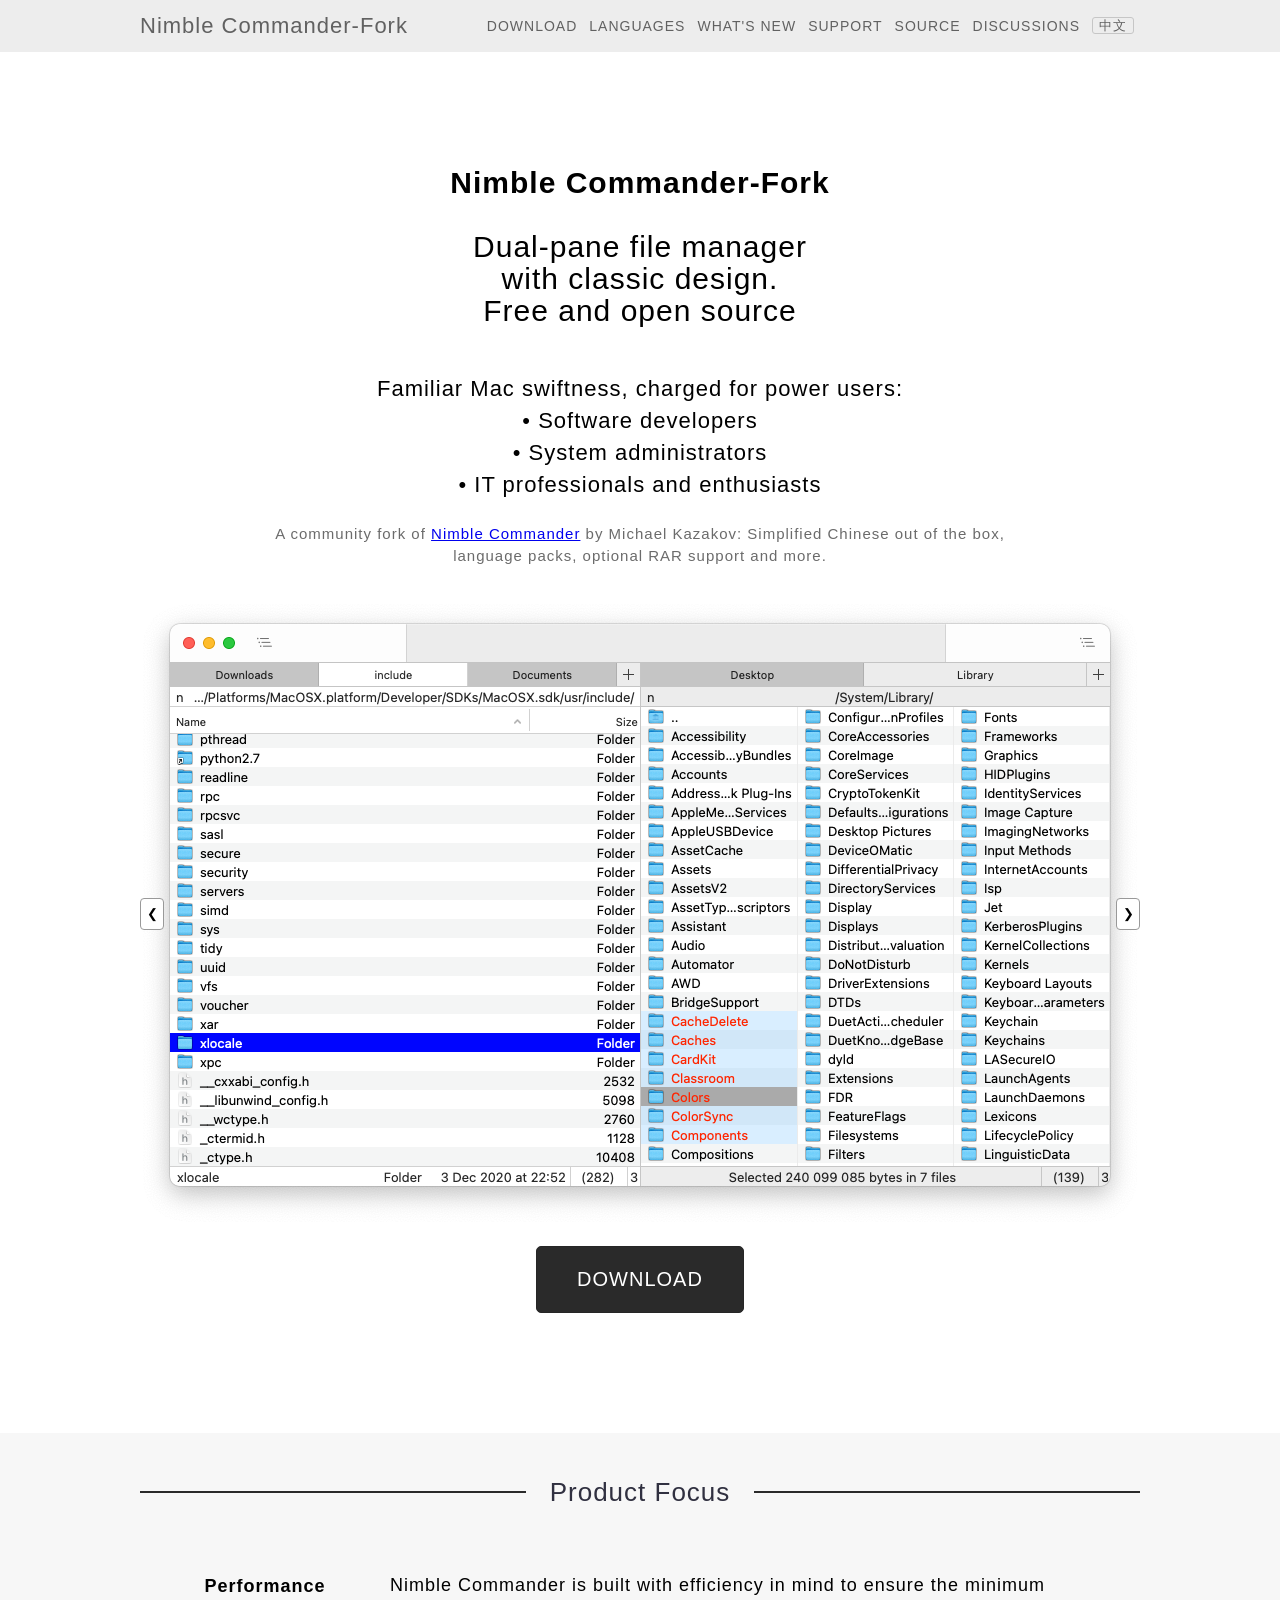
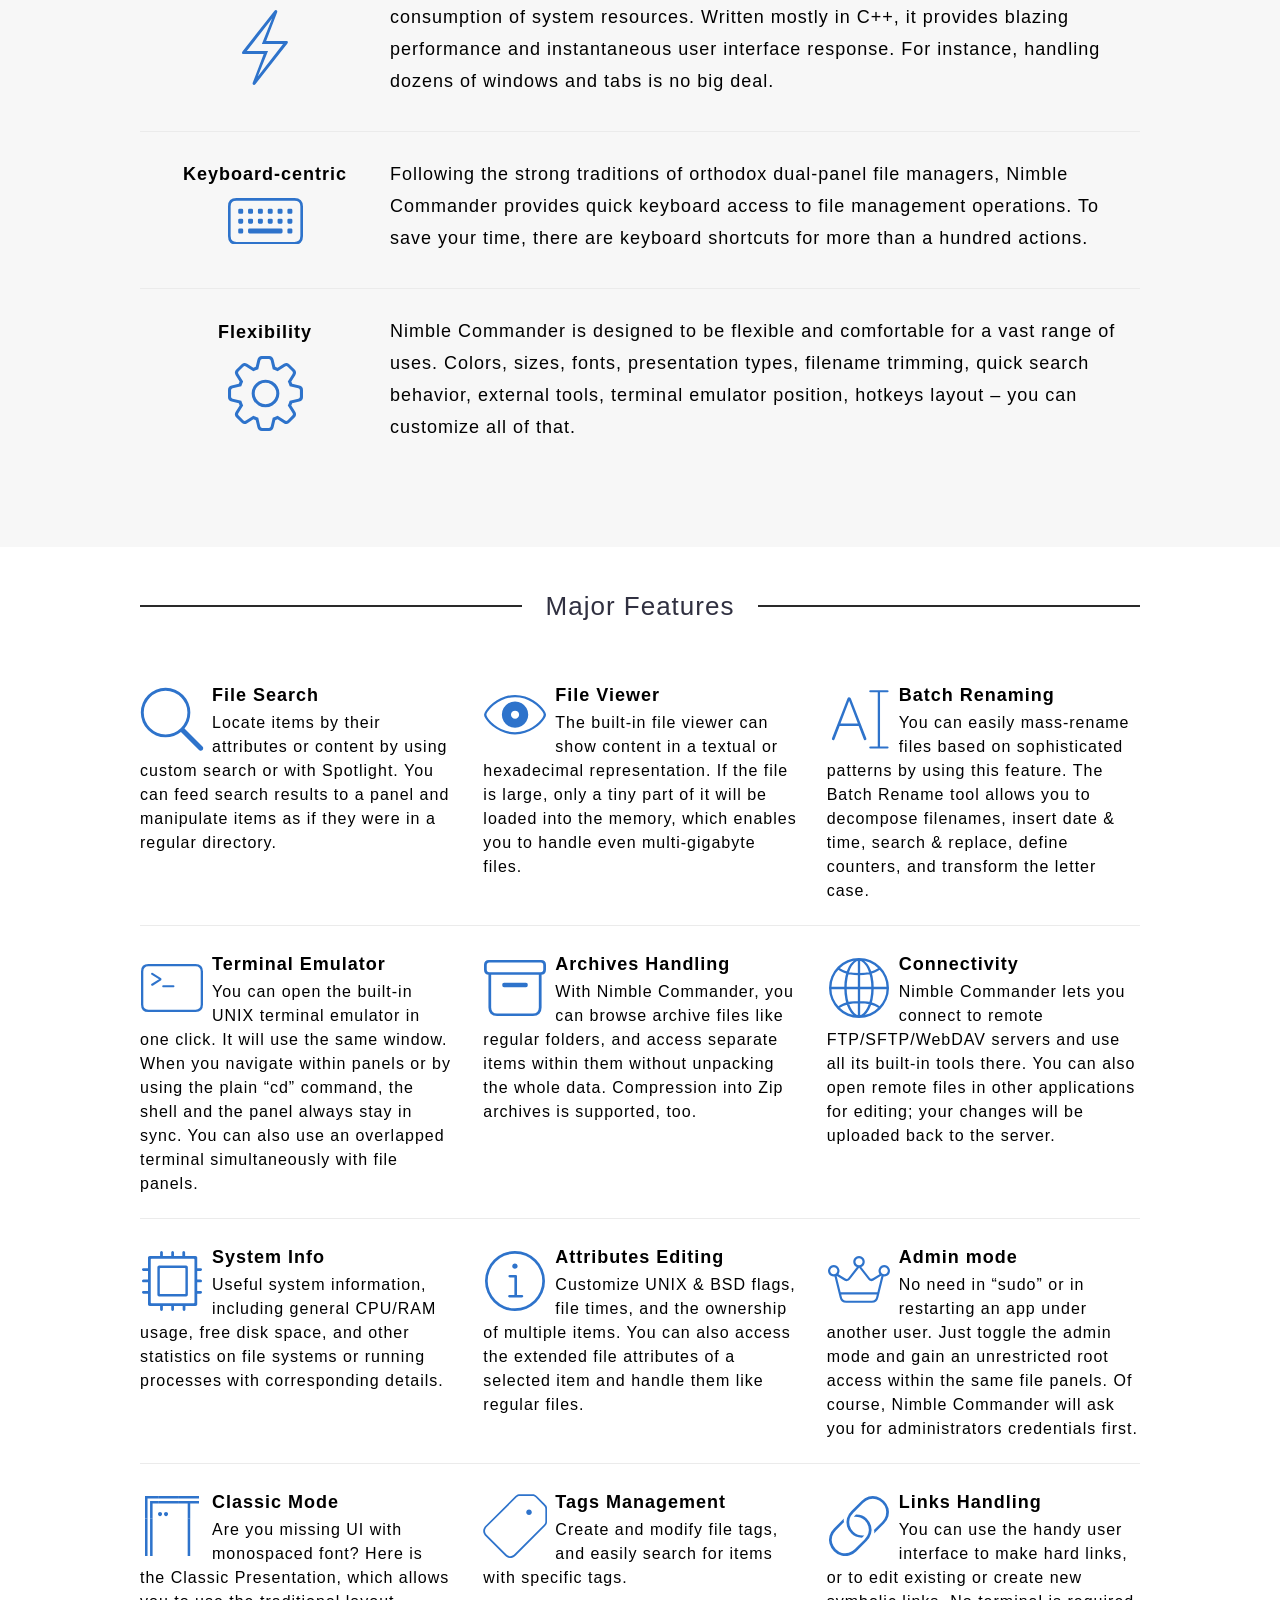
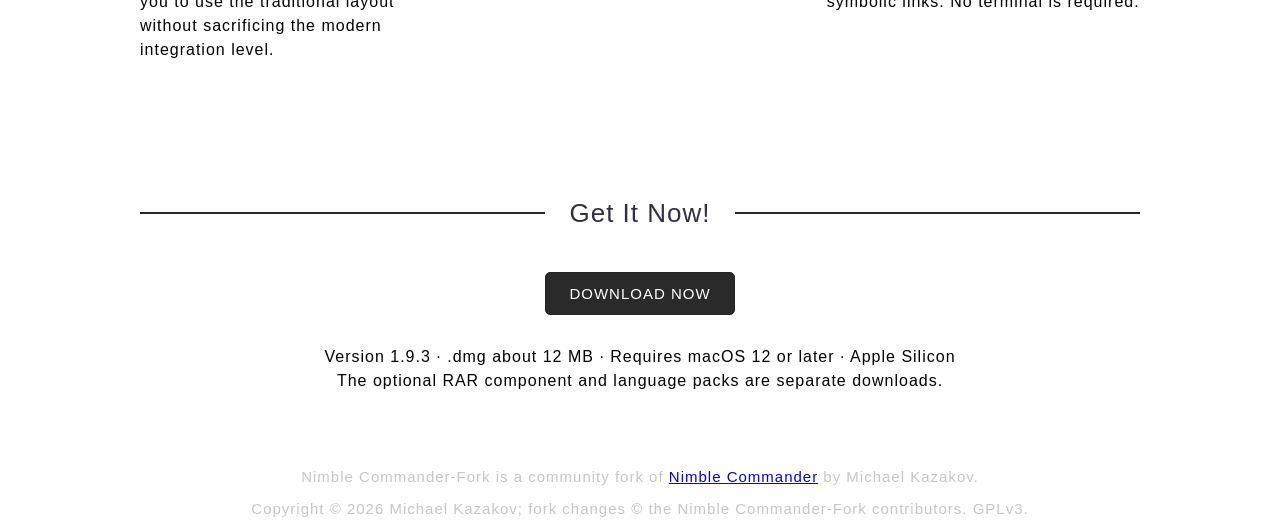
==== index.html @ 8ba86e89 "Make the header responsive and keep the nav on one line" ====
<!DOCTYPE html>
<html lang="en">

<head>
    <meta charset="utf-8">
    <meta name="viewport" content="width=device-width">
    <meta name="description" content="Nimble Commander-Fork: a community fork of the classic dual-pane Mac file manager, with Simplified Chinese out of the box, language packs, optional RAR support and more." data-zh="Nimble Commander-Fork：经典双窗格 Mac 文件管理器的社区分支，开箱即用简体中文、语言包、可选 RAR 支持等。">
    <meta name="author" content="Nimble Commander-Fork contributors">
    <title data-zh="Mac 上的进阶文件管理器 - Nimble Commander-Fork">Advanced file manager for Mac - Nimble Commander-Fork</title>
    <link rel="stylesheet" href="css/style.css?v=ad28f13b">
    <link rel="icon" href="favicon.ico" type="image/x-icon">
    <style>
        .showcase_image {
            display: none;
        }
    </style>
    <script src="js/i18n.js?v=1741791a"></script>
</head>

<body>
    <header>
        <div class="container">
            <div id="branding">
                <a href=".">
                    <h1>Nimble Commander-Fork</h1>
                </a>
            </div>
            <nav id="header_links">
                <ul>
                    <li><a href="download/" data-zh="下载">Download</a></li>
                    <li><a href="languages/" data-zh="语言">Languages</a></li>
                    <li><a href="whats-new/" data-zh="更新内容">What's new</a></li>
                    <li><a href="support/" data-zh="支持">Support</a></li>
                    <li><a href="https://github.com/cfanmaoli/nimble-commander" data-zh="源代码">Source</a></li>
                    <li><a href="https://github.com/cfanmaoli/nimble-commander/discussions" data-zh="讨论区">Discussions</a></li>
                    <li><a href="#" id="nc_lang_toggle" class="lang_toggle">中文</a></li>
                </ul>
            </nav>
        </div>
    </header>
    <div id="header_fix_space"></div>
    <section>
        <div id="showcase">
            <div class="container">
                <h1 id="showcase_title">Nimble Commander-Fork</h1>
                <h1 id="showcase_slogan" data-zh-html='双窗格文件管理器&lt;br&gt;经典设计，免费且开源'>Dual-pane file manager<br>with classic design.<br>Free and open source</h1>
                <p data-zh-html='熟悉的 Mac 流畅体验，专为进阶用户打造：&lt;br&gt;• 软件开发者&lt;br&gt;• 系统管理员&lt;br&gt;• IT 专业人士与爱好者'>Familiar Mac swiftness, charged for power users:<br>
                    • Software developers<br>
                    • System administrators<br>
                    • IT professionals and enthusiasts</p>
                <p class="fork_note" data-zh-html='&lt;a href="https://magnumbytes.com/"&gt;Nimble Commander&lt;/a&gt; 的社区分支（原作者 Michael Kazakov）：开箱即用的简体中文、语言包、可选 RAR 支持等。'>A community fork of <a href="https://magnumbytes.com/">Nimble Commander</a> by Michael Kazakov:
                    Simplified Chinese out of the box, language packs, optional RAR support and more.</p>
                <div class="showcase_images">
                    <img class="showcase_image" src="img/Screenshot-1.png" srcset="img/Screenshot-1@2x.png 2x" data-zh-alt="Nimble Commander 的界面" alt="Nimble Commander's UI">
                    <img class="showcase_image" src="[data-uri]" data-src="img/Screenshot-2.png" srcset="img/Screenshot-2@2x.png 2x"
                        data-zh-alt="项目选择与过滤" alt="Item selection and filtering">
                    <img class="showcase_image" src="[data-uri]" data-src="img/Screenshot-3.png" srcset="img/Screenshot-3@2x.png 2x"
                        data-zh-alt="自定义文件搜索" alt="Custom file search">
                    <img class="showcase_image" src="[data-uri]" data-src="img/Screenshot-4.png" srcset="img/Screenshot-4@2x.png 2x"
                        data-zh-alt="使用常规工具编辑远程文件" alt="Using regular tools to edit remote files">
                    <img class="showcase_image" src="[data-uri]" data-src="img/Screenshot-5.png" srcset="img/Screenshot-5@2x.png 2x"
                        data-zh-alt="重叠式终端与临时面板" alt="Overlapped terminal and temporary panel">
                    <img class="showcase_image" src="[data-uri]" data-src="img/Screenshot-6.png" srcset="img/Screenshot-6@2x.png 2x"
                        data-zh-alt="经典等宽展示模式" alt="Classic monospaced presentation mode">
                    <img class="showcase_image" src="[data-uri]" data-src="img/Screenshot-7.png" srcset="img/Screenshot-7@2x.png 2x"
                        data-zh-alt="内置终端模拟器" alt="Built-in terminal emulator">
                    <button class="showcase_image_button showcase_image_button_left"
                        onclick="showPrevGalleryImage()">&#10094;</button>
                    <button class="showcase_image_button showcase_image_button_right"
                        onclick="showNextGalleryImage()">&#10095;</button>
                </div>
                <a href="https://github.com/cfanmaoli/nimble-commander/releases/latest"
                    class="download_primary hrefbutton_common" data-zh="下载">DOWNLOAD</a>
            </div>
        </div>
    </section>
    <section>
        <div id="product_focus">
            <div class="container ">
                <h2 class="section_header" data-zh="产品特色">Product Focus</h2>
                <div class="focus">
                    <div class="focus_icon">
                        <h4 data-zh="性能">Performance</h4>
                        <svg class="focus_icons" width="12.141mm" height="19.844mm" version="1.1" viewBox="0 0 12.141 19.844" xmlns="http://www.w3.org/2000/svg">
                            <path d="m3.5817 19.609 8.3822-10.693q0.17693-0.21423 0.17693-0.39916 0-0.12476-0.08775-0.22209-0.08773-0.097325-0.26412-0.097325h-5.3913l2.8847-7.5706q0.10849-0.29173-0.0040878-0.46285-0.11255-0.17115-0.32867-0.16417-0.21614 0.0069517-0.39924 0.23403l-8.3737 10.693q-0.17693 0.21423-0.17693 0.39914 0 0.12479 0.087754 0.22211 0.087729 0.09732 0.26412 0.09732h5.3827l-2.8762 7.5703q-0.10849 0.29173 0.00409 0.46285 0.11255 0.17114 0.32433 0.16417 0.21181-7e-3 0.39488-0.23405zm0.38247-1.4678 2.9192-7.2678h-5.6123l7.0462-9.0904-0.14396-0.081144-2.9158 7.2678h5.6003l-7.0374 9.0904z" stroke-width=".24478"/>
                        </svg>
                    </div>
                    <p data-zh="Nimble Commander 以高效为设计目标，力求将系统资源占用降到最低。它主要由 C++ 编写，性能极快，界面响应即时。例如，同时处理数十个窗口和标签页毫无压力。">Nimble Commander is built with efficiency in mind to ensure the minimum consumption of system resources. Written mostly in C++, it provides blazing performance and instantaneous user interface response. For instance, handling dozens of windows and tabs is no big deal.</p>
                </div>
                <hr>
                <div class="focus">
                    <div class="focus_icon">
                        <h4 data-zh="键盘优先">Keyboard-centric</h4>
                        <svg class="focus_icons" width="19.844mm" height="12.32mm" version="1.1" viewBox="0 0 19.844 12.32" xmlns="http://www.w3.org/2000/svg">
                            <path d="m2.2319 12.32h15.38q1.1033 0 1.6676-0.56879 0.56429-0.56879 0.56429-1.6544v-7.8764q0-1.0856-0.56429-1.653-0.56433-0.56736-1.6676-0.56736h-15.38q-1.1063 0-1.6691 0.55993-0.56285 0.55996-0.56285 1.6604v7.8764q0 1.1005 0.56285 1.6618 0.56283 0.56136 1.6691 0.56136zm0.020624-0.69897q-0.76594 0-1.1598-0.39244-0.39384-0.39244-0.39384-1.167v-7.8032q0-0.77455 0.39384-1.167 0.39386-0.39244 1.1598-0.39244h15.339q0.74359 0 1.1486 0.39244 0.40496 0.39244 0.40496 1.167v7.8032q0 0.77455-0.40496 1.167-0.40503 0.39244-1.1486 0.39244zm0.79441-7.436h0.63326q0.33908 0 0.33908-0.34206v-0.63324q0-0.34206-0.33908-0.34206h-0.63326q-0.34205 0-0.34205 0.34206v0.63324q0 0.34206 0.34205 0.34206zm2.6025 0h0.63324q0.33911 0 0.33911-0.34206v-0.63324q0-0.34206-0.33911-0.34206h-0.63324q-0.34206 0-0.34206 0.34206v0.63324q0 0.34206 0.34206 0.34206zm2.6025 0h0.63325q0.3391 0 0.3391-0.34206v-0.63324q0-0.34206-0.3391-0.34206h-0.63325q-0.34206 0-0.34206 0.34206v0.63324q0 0.34206 0.34206 0.34206zm2.6025 0h0.63325q0.3391 0 0.3391-0.34206v-0.63324q0-0.34206-0.3391-0.34206h-0.63325q-0.34206 0-0.34206 0.34206v0.63324q0 0.34206 0.34206 0.34206zm2.6025 0h0.63326q0.33911 0 0.33911-0.34206v-0.63324q0-0.34206-0.33911-0.34206h-0.63326q-0.34205 0-0.34205 0.34206v0.63324q0 0.34206 0.34205 0.34206zm2.6025 0h0.63326q0.33911 0 0.33911-0.34206v-0.63324q0-0.34206-0.33911-0.34206h-0.63326q-0.34204 0-0.34204 0.34206v0.63324q0 0.34206 0.34204 0.34206zm-13.012 2.6025h0.63326q0.33908 0 0.33908-0.34204v-0.63326q0-0.34204-0.33908-0.34204h-0.63326q-0.34205 0-0.34205 0.34204v0.63326q0 0.34204 0.34205 0.34204zm2.6025 0h0.63324q0.33911 0 0.33911-0.34204v-0.63326q0-0.34204-0.33911-0.34204h-0.63324q-0.34206 0-0.34206 0.34204v0.63326q0 0.34204 0.34206 0.34204zm2.6025 0h0.63325q0.3391 0 0.3391-0.34204v-0.63326q0-0.34204-0.3391-0.34204h-0.63325q-0.34206 0-0.34206 0.34204v0.63326q0 0.34204 0.34206 0.34204zm2.6025 0h0.63325q0.3391 0 0.3391-0.34204v-0.63326q0-0.34204-0.3391-0.34204h-0.63325q-0.34206 0-0.34206 0.34204v0.63326q0 0.34204 0.34206 0.34204zm2.6025 0h0.63326q0.33911 0 0.33911-0.34204v-0.63326q0-0.34204-0.33911-0.34204h-0.63326q-0.34205 0-0.34205 0.34204v0.63326q0 0.34204 0.34205 0.34204zm2.6025 0h0.63326q0.33911 0 0.33911-0.34204v-0.63326q0-0.34204-0.33911-0.34204h-0.63326q-0.34204 0-0.34204 0.34204v0.63326q0 0.34204 0.34204 0.34204zm-13.012 2.6025h0.63326q0.33908 0 0.33908-0.34204v-0.63326q0-0.34204-0.33908-0.34204h-0.63326q-0.34205 0-0.34205 0.34204v0.63326q0 0.34204 0.34205 0.34204zm2.6285 0h8.3858q0.36804 0 0.36804-0.36814v-0.57833q0-0.37087-0.36804-0.37087h-8.3858q-0.36804 0-0.36804 0.37087v0.57833q0 0.36814 0.36804 0.36814zm10.384 0h0.63326q0.33911 0 0.33911-0.34204v-0.63326q0-0.34204-0.33911-0.34204h-0.63326q-0.34204 0-0.34204 0.34204v0.63326q0 0.34204 0.34204 0.34204z" stroke-width=".2115"/>
                        </svg>
                    </div>
                    <p data-zh="秉承经典双面板文件管理器的优良传统，Nimble Commander 为文件管理操作提供快捷的键盘访问。为节省你的时间，超过一百个操作都配有键盘快捷键。">Following the strong traditions of orthodox dual-panel file managers, Nimble Commander provides quick keyboard access to file management operations. To save your time, there are keyboard shortcuts for more than a hundred actions.</p>
                </div>
                <hr>
                <div class="focus">
                    <div class="focus_icon">
                        <h4 data-zh="灵活性">Flexibility</h4>
                        <svg class="focus_icons" width="19.844mm" height="19.833mm" version="1.1" viewBox="0 0 19.844 19.833" xmlns="http://www.w3.org/2000/svg">
                            <path d="m8.9543 19.833h1.9316q0.45476 0 0.76382-0.25089 0.30906-0.25089 0.41722-0.71289l0.43863-1.9014 0.60736-0.22287 1.6479 1.0381q0.40102 0.26171 0.79547 0.21476 0.39444-0.04695 0.7186-0.37462l1.3535-1.3502q0.33655-0.3188 0.37739-0.71592 0.04084-0.39712-0.21199-0.80353l-1.0416-1.6425 0.22288-0.60588 1.9014-0.43863q0.46202-0.11152 0.71464-0.42058 0.25265-0.30906 0.25265-0.76046v-1.9179q0-0.46011-0.2509-0.7665-0.2509-0.30636-0.7164-0.41452l-1.8945-0.44549-0.22636-0.60924 1.0416-1.6426q0.25283-0.40638 0.21199-0.80345-0.04084-0.39704-0.37724-0.71933l-1.3537-1.3502q-0.32419-0.32767-0.71687-0.37288-0.39269-0.045193-0.79371 0.21302l-1.6513 1.0347-0.61072-0.22636-0.43863-1.9014q-0.10816-0.46199-0.41722-0.71289-0.30906-0.25088-0.76382-0.25088h-1.9316q-0.45476 0-0.76214 0.25088-0.30739 0.2509-0.4154 0.71289l-0.43863 1.9014-0.62293 0.22636-1.6515-1.0347q-0.40103-0.25821-0.79196-0.21302-0.39094 0.045218-0.7186 0.37288l-1.3502 1.3502q-0.33638 0.32228-0.37721 0.71933-0.040861 0.39707 0.21199 0.80345l1.0382 1.6426-0.22651 0.60924-1.8856 0.44549q-0.462 0.10816-0.71289 0.41452-0.25089 0.30638-0.25089 0.7665v1.9179q0 0.4514 0.25257 0.76046 0.25257 0.30906 0.71122 0.42058l1.8925 0.43863 0.22301 0.60588-1.0382 1.6425q-0.26507 0.40641-0.21813 0.80353 0.04697 0.39712 0.3835 0.71592l1.3502 1.3502q0.3188 0.32767 0.71585 0.37462 0.39704 0.04696 0.79807-0.21476l1.6513-1.0381 0.61625 0.22287 0.43863 1.9014q0.10801 0.462 0.4154 0.71289 0.30739 0.25089 0.76214 0.25089zm0.10075-0.81022q-0.43528 0-0.52126-0.41418l-0.52864-2.2906q-0.34136-0.10464-0.67784-0.23181-0.33645-0.12716-0.61898-0.26795l-1.9831 1.2464q-0.35103 0.24396-0.67924-0.080746l-1.2059-1.2092q-0.30711-0.30027-0.068377-0.67053l1.2396-1.9883q-0.11838-0.27043-0.2533-0.60691-0.13495-0.33645-0.23961-0.67769l-2.2939-0.52529q-0.41417-0.091337-0.41417-0.52126v-1.7232q0-0.43528 0.41417-0.52476l2.2904-0.52178q0.10466-0.35158 0.24311-0.69149 0.13843-0.33988 0.24644-0.59997l-1.2362-1.9849q-0.23861-0.3701 0.064997-0.67721l1.2094-1.2025q0.32471-0.32121 0.6826-0.080746l1.9762 1.2363q0.28267-0.13395 0.62591-0.26452 0.34324-0.1306 0.68112-0.23525l0.52529-2.2904q0.085979-0.41432 0.52126-0.41432h1.7336q0.43513 0 0.52126 0.41432l0.52514 2.2973q0.36247 0.10466 0.68838 0.2335 0.32594 0.12882 0.60323 0.26292l1.9829-1.2398q0.35789-0.24046 0.6826 0.080746l1.2094 1.2025q0.3036 0.30711 0.06502 0.67721l-1.2396 1.9849q0.12559 0.26009 0.26129 0.59562 0.13568 0.33553 0.23698 0.69584l2.285 0.52178q0.4197 0.089484 0.4197 0.52476v1.7232q0 0.42992-0.4197 0.52126l-2.2886 0.52529q-0.10115 0.3501-0.23172 0.68215-0.1306 0.33202-0.2699 0.60245l1.2431 1.9883q0.2351 0.37026-0.06853 0.67053l-1.2059 1.2092q-0.32822 0.32471-0.67924 0.08075l-1.9864-1.2464q-0.27378 0.14079-0.59972 0.26795-0.32591 0.12717-0.68838 0.23181l-0.52514 2.2906q-0.08613 0.41418-0.52126 0.41418zm0.87391-5.4423q1.0025 0 1.8338-0.4995 0.83132-0.49947 1.3308-1.3352 0.4995-0.83575 0.4995-1.8382 0-1.0025-0.4995-1.826-0.49947-0.82353-1.3308-1.323-0.83132-0.49947-1.8338-0.49947-1.0025 0-1.8365 0.49947-0.834 0.4995-1.3352 1.323-0.50125 0.82353-0.50125 1.826 0 1.0113 0.50125 1.8427 0.50125 0.83132 1.3308 1.3308 0.82957 0.4995 1.8409 0.4995zm0-0.80688q-0.78442 0-1.4314-0.39221-0.64692-0.39221-1.0374-1.0408-0.39046-0.6486-0.39046-1.433 0-0.77223 0.39046-1.4165 0.39048-0.64424 1.0418-1.0347 0.65138-0.39048 1.4269-0.39048 0.77208 0 1.4191 0.39048 0.64699 0.39046 1.0375 1.0347 0.39048 0.64424 0.39048 1.4165 0 0.78445-0.39048 1.433-0.39046 0.64862-1.0375 1.0408-0.64702 0.39221-1.4191 0.39221z" stroke-width=".25038"/>
                        </svg>
                    </div>
                    <p data-zh="Nimble Commander 的设计力求灵活舒适，可适应极其广泛的用途。颜色、尺寸、字体、展示方式、文件名截断、快速搜索行为、外部工具、终端模拟器位置、快捷键布局——这些都可以自定义。">Nimble Commander is designed to be flexible and comfortable for a vast range of uses. Colors, sizes, fonts, presentation types, filename trimming, quick search behavior, external tools, terminal emulator position, hotkeys layout – you can customize all of that.</p>
                </div>
            </div>
        </div>
    </section>
    <section>
        <div id="features">
            <div class="container">
                <h2 class="section_header" data-zh="主要功能">Major Features</h2>
                <div class="features_row">
                    <div class="feature">
                        <svg class="features_icons" id="svg2477" width="64" height="64" version="1.1" viewBox="0 0 16.933 16.933" xmlns="http://www.w3.org/2000/svg">
                            <path d="m0.21349 6.765q0 1.3567 0.51296 2.5418 0.51295 1.1849 1.4153 2.0914 0.9024 0.90642 2.0858 1.4138 1.1835 0.5074 2.5434 0.5074 1.1519 0 2.188-0.3766 1.0361-0.3766 1.874-1.0473l4.7717 4.783q0.08956 0.09444 0.20843 0.14408 0.11886 0.04965 0.25292 0.04965 0.30427 0 0.479-0.19783 0.17475-0.19783 0.17475-0.47018 0-0.12904-0.04721-0.24237-0.04722-0.11333-0.13557-0.21263l-4.7655-4.7686q0.72615-0.852 1.136-1.9341 0.40987-1.0821 0.40987-2.2814 0-1.352-0.50899-2.5354-0.50897-1.1834-1.4098-2.0898-0.90088-0.90642-2.0898-1.4154-1.1889-0.50899-2.5378-0.50899-1.3599 0-2.5434 0.50899-1.1835 0.50899-2.0858 1.4154-0.90238 0.90642-1.4153 2.0898-0.51296 1.1834-0.51296 2.5354zm0.77353 0q0-1.1888 0.4502-2.235 0.45018-1.0461 1.2474-1.8419 0.7973-0.79571 1.8434-1.2475 1.0461-0.45176 2.2429-0.45176 1.1888 0 2.2332 0.45176 1.0445 0.45179 1.8419 1.2475 0.7973 0.79571 1.2491 1.8419 0.45179 1.0461 0.45179 2.235 0 1.1966-0.45179 2.2412-0.45179 1.0446-1.2491 1.8419-0.7973 0.79728-1.8419 1.249-1.0446 0.45179-2.2332 0.45179-1.1967 0-2.2429-0.45179-1.0461-0.45176-1.8434-1.249-0.7973-0.79723-1.2474-1.8419-0.4502-1.0446-0.4502-2.2412z" stroke-width=".2271"/>
                        </svg>
                        <h4 data-zh="文件搜索">File Search</h4>
                        <p data-zh="通过自定义搜索或 Spotlight，按属性或内容定位项目。你可以把搜索结果送入面板，像操作普通目录中的项目一样操作它们。">Locate items by their attributes or content by using custom search or with Spotlight. You can feed search results to a panel and manipulate items as if they were in a regular directory.</p>
                    </div>
                    <div class="feature">
                        <svg class="features_icons" width="64" height="64" version="1.1" viewBox="0 0 16.933 16.933" xmlns="http://www.w3.org/2000/svg">
                            <path d="m8.481 12.55q1.429 0 2.6808-0.41315 1.2518-0.41315 2.2657-1.0656 1.0139-0.65245 1.741-1.3745 0.72713-0.72209 1.1194-1.358 0.39239-0.63591 0.39239-1.0055 0-0.37172-0.39516-1.0066t-1.1251-1.3569q-0.73002-0.72209-1.7468-1.3745-1.0168-0.65244-2.2629-1.0656-1.2461-0.41315-2.6693-0.41315-1.4223 0-2.6662 0.41315-1.2439 0.41315-2.2617 1.0656-1.0178 0.65245-1.7501 1.3745-0.73225 0.72207-1.1296 1.3569-0.39733 0.63483-0.39733 1.0066 0 0.36955 0.39444 1.0055 0.39446 0.63592 1.1239 1.358 0.72942 0.72207 1.7444 1.3745 1.015 0.65245 2.2646 1.0656 1.2496 0.41315 2.6776 0.41315zm0-0.57399q-1.3127 0-2.4635-0.38176-1.1507-0.38175-2.0914-0.97686-0.94065-0.59509-1.6175-1.2447-0.67685-0.64956-1.0424-1.2032-0.36557-0.55367-0.36557-0.83626 0-0.26925 0.36557-0.81846 0.36559-0.54922 1.0424-1.2038 0.67687-0.65462 1.6175-1.2542 0.94067-0.59959 2.0914-0.98864 1.1507-0.38904 2.4635-0.38904 1.3071 0 2.4577 0.38904 1.1507 0.38904 2.0914 0.98864 0.9407 0.59959 1.6176 1.2542 0.67692 0.65462 1.0414 1.2038 0.36443 0.54922 0.36443 0.81846 0 0.28259-0.36443 0.83626-0.36443 0.55367-1.0414 1.2032-0.67687 0.64956-1.6176 1.2447-0.94072 0.59511-2.0914 0.97686-1.1507 0.38176-2.4577 0.38176zm0-1.1699q0.95338 0 1.746-0.47339 0.7926-0.47338 1.2666-1.2642 0.47399-0.79082 0.47399-1.7353 0-0.96481-0.47399-1.7545t-1.2666-1.254q-0.79262-0.4643-1.746-0.4643-0.9705 0-1.7642 0.4643-0.79369 0.46432-1.262 1.254-0.46829 0.78973-0.46261 1.7545 0.00793 0.94451 0.4762 1.7353 0.46829 0.79082 1.2552 1.2642 0.78688 0.47339 1.7574 0.47339zm0.00575-2.4103q-0.44639 0-0.76531-0.31208-0.31892-0.31206-0.31892-0.75052 0-0.44639 0.31892-0.75562 0.31892-0.30923 0.76531-0.30923 0.44064 0 0.7527 0.30923 0.31208 0.30923 0.31208 0.75562 0 0.43846-0.31208 0.75052-0.31206 0.31208-0.75269 0.31208z" stroke-width=".16255"/>
                        </svg>
                        <h4 data-zh="文件查看器">File Viewer</h4>
                        <p data-zh="内置文件查看器可以用文本或十六进制形式显示内容。如果文件很大，只会将其中一小部分载入内存，因此即使处理数 GB 的文件也不在话下。">The built-in file viewer can show content in a textual or hexadecimal representation. If the file is large, only a tiny part of it will be loaded into the memory, which enables you to handle even multi-gigabyte files.</p>
                    </div>
                    <div class="feature">
                        <svg class="features_icons" width="64" height="64" version="1.1" viewBox="0 0 16.933 16.933" xmlns="http://www.w3.org/2000/svg">
                            <path d="m1.6424 14.072q0.14577 0 0.23256-0.06952 0.086776-0.06954 0.14376-0.23048l1.3316-3.4734h5.0217l1.3246 3.4734q0.05696 0.16095 0.1437 0.23049 0.08673 0.06952 0.23248 0.06952 0.15978 0 0.25422-0.08679 0.09446-0.08679 0.09446-0.24387 0-0.09741-0.04866-0.22386l-4.0337-10.428q-0.06516-0.16485-0.17888-0.25655-0.1137-0.091702-0.29547-0.091702-0.35117 0-0.47598 0.34556l-4.0408 10.433q-0.048651 0.11554-0.048651 0.22386 0 0.15707 0.091698 0.24252 0.091703 0.08544 0.25146 0.08544zm1.9234-4.4002 2.2819-5.9744h0.034965l2.2749 5.9744zm7.9024 6.6318h4.5262q0.30478 0 0.30478-0.27457 0-0.26031-0.30478-0.26031h-1.963v-14.374h1.963q0.30478 0 0.30478-0.26582 0-0.26463-0.30478-0.26463h-4.5262q-0.29764 0-0.29764 0.26463 0 0.26582 0.29764 0.26582h1.9603v14.374h-1.9603q-0.29764 0-0.29764 0.26031 0 0.27457 0.29764 0.27457z" stroke-width=".20106"/>
                        </svg>
                        <h4 data-zh="批量重命名">Batch Renaming</h4>
                        <p data-zh="借助此功能，你可以基于复杂的模式轻松批量重命名文件。批量重命名工具支持拆解文件名、插入日期和时间、搜索并替换、定义计数器以及转换字母大小写。">You can easily mass-rename files based on sophisticated patterns by using this feature. The Batch Rename tool allows you to decompose filenames, insert date & time, search & replace, define counters, and transform the letter case.</p>
                    </div>
                </div>
                <hr>
                <div class="features_row">
                    <div class="feature">
                        <svg class="features_icons" width="64" height="64" version="1.1" viewBox="0 0 16.933 16.933" xmlns="http://www.w3.org/2000/svg">
                            <path d="m3.0857 7.3605q-0.13041 0.080156-0.1502 0.19254-0.019786 0.11238 0.039628 0.2105 0.059414 0.098115 0.17052 0.13109 0.11112 0.032972 0.24005-0.052181l2.1051-1.3339q0.12783-0.077564 0.16622-0.20746 0.038411-0.12988-0.0044994-0.26173-0.042892-0.13183-0.16172-0.20289l-2.1051-1.3313q-0.12893-0.087765-0.24326-0.053543-0.11433 0.034222-0.17374 0.12784-0.059414 0.093602-0.036419 0.21053 0.023013 0.11693 0.15342 0.19448l1.9424 1.1893zm2.7985 0.64365q0 0.11757 0.077283 0.19373 0.077264 0.076146 0.18956 0.076146h2.6832q0.11883 0 0.19611-0.076146 0.077283-0.076165 0.077283-0.19373 0-0.12029-0.077283-0.19515-0.077283-0.074841-0.19611-0.074841h-2.6832q-0.1123 0-0.18956 0.074841-0.077283 0.074859-0.077283 0.19515zm-3.6736 6.8126h12.512q0.96709 0 1.4565-0.5016 0.48944-0.5016 0.48944-1.4589v-8.7791q0-0.95726-0.48944-1.4589-0.48942-0.5016-1.4565-0.5016h-12.512q-0.96204 0-1.454 0.49505-0.49196 0.49503-0.49196 1.4654v8.7791q0 0.97036 0.49196 1.4654 0.49195 0.49504 1.454 0.49504zm0.018016-0.61893q-0.66779 0-1.0112-0.34604-0.34337-0.34604-0.34337-1.0264v-8.7173q0-0.68297 0.34337-1.0277 0.34339-0.34472 1.0112-0.34472h12.476q0.64828 0 1.0014 0.34472 0.35313 0.34474 0.35313 1.0277v8.7173q0 0.68037-0.35313 1.0264-0.35315 0.34604-1.0014 0.34604z" stroke-width=".18545"/>
                        </svg>
                        <h4 data-zh="终端模拟器">Terminal Emulator</h4>
                        <p data-zh="一键即可打开内置的 UNIX 终端模拟器，它使用同一个窗口。当你在面板中导航或使用普通的“cd”命令时，shell 与面板始终保持同步。你也可以让重叠式终端与文件面板同时使用。">You can open the built-in UNIX terminal emulator in one click. It will use the same window. When you navigate within panels or by using the plain “cd” command, the shell and the panel always stay in sync. You can also use an overlapped terminal simultaneously with file panels.</p>
                    </div>
                    <div class="feature">
                        <svg class="features_icons" width="64" height="64" version="1.1" viewBox="0 0 16.933 16.933" xmlns="http://www.w3.org/2000/svg">
                            <path d="m3.7337 15.875h9.4737q1.1193 0 1.7059-0.57778 0.5866-0.57778 0.5866-1.6737v-8.9552h-0.72929v8.9607q0 0.75944-0.41443 1.1566t-1.1661 0.39711h-9.4469q-0.77793 0-1.1807-0.39711-0.40276-0.39711-0.40276-1.1566v-8.9607h-0.72148v8.9552q0 1.1036 0.58424 1.6775 0.58422 0.57393 1.7112 0.57393zm1.8378-7.6259h5.801q0.21812 0 0.33925-0.13087 0.12113-0.13087 0.12113-0.34897v-0.23033q0-0.22554-0.12113-0.35496-0.12113-0.12942-0.33925-0.12942h-5.801q-0.22582 0-0.34695 0.12942-0.12113 0.12942-0.12113 0.35496v0.23033q0 0.2181 0.12113 0.34897 0.12113 0.13087 0.34695 0.13087zm-4.0234-3.2667h13.837q0.61253 0 0.94805-0.36185 0.3355-0.36185 0.3355-0.95808v-1.2842q0-0.59318-0.3355-0.95656-0.33552-0.36338-0.94805-0.36338h-13.837q-0.59265 0-0.9381 0.36338-0.34547 0.36338-0.34547 0.95656v1.2842q0 0.59623 0.33942 0.95808 0.33942 0.36185 0.94414 0.36185zm0.10988-0.68927q-0.32799 0-0.49608-0.18488-0.16807-0.18485-0.16807-0.50826v-1.164q0-0.32339 0.16807-0.50439 0.16809-0.18103 0.49608-0.18103h13.62q0.32799 0 0.49696 0.18103 0.16897 0.181 0.16897 0.50439v1.164q0 0.32341-0.16897 0.50826-0.16897 0.18488-0.49696 0.18488z" stroke-width=".21912"/>
                           </svg>
                        <h4 data-zh="归档处理">Archives Handling</h4>
                        <p data-zh="使用 Nimble Commander，你可以像浏览普通文件夹一样浏览归档文件，无需解包全部数据即可访问其中的单个项目。也支持压缩为 Zip 归档。">With Nimble Commander, you can browse archive files like regular folders, and access separate items within them without unpacking the whole data. Compression into Zip archives is supported, too.</p>
                    </div>
                    <div class="feature">
                        <svg class="features_icons" width="64" height="64" version="1.1" viewBox="0 0 16.933 16.933" xmlns="http://www.w3.org/2000/svg">
                            <path d="m8.4652 16.22q0.76682 0 1.465-0.55015 0.69825-0.55015 1.2471-1.5702 0.54879-1.02 0.86729-2.444 0.3185-1.424 0.3185-3.1689 0-1.7477-0.31703-3.1732-0.31703-1.4255-0.86731-2.4469-0.55027-1.0214-1.247-1.5731-0.69676-0.55163-1.4665-0.55163-0.76682 0-1.4651 0.55163-0.69825 0.55161-1.247 1.5731-0.54882 1.0214-0.8659 2.4469-0.31709 1.4255-0.31709 3.1732 0 1.7449 0.31709 3.1689 0.31709 1.424 0.86738 2.444 0.55027 1.02 1.247 1.5702 0.69676 0.55015 1.4636 0.55015zm0-14.942q0.64929 0 1.2361 0.55654t1.0445 1.5471q0.45758 0.99061 0.7198 2.295 0.26221 1.3044 0.26221 2.8105 0 1.4411-0.26221 2.7367-0.26221 1.2956-0.7198 2.2995-0.4576 1.004-1.0445 1.5827t-1.2361 0.57872q-0.64647 0-1.237-0.57872-0.59052-0.57872-1.0444-1.5827-0.45392-1.004-0.71607-2.2995-0.26215-1.2956-0.26215-2.7367 0-1.506 0.26215-2.8105 0.26215-1.3044 0.71607-2.295 0.45392-0.99059 1.0444-1.5471 0.59054-0.55654 1.237-0.55654zm-0.30743-0.41511v15.196h0.61486v-15.196zm0.30743 11.015q-1.1988 0-2.2698 0.18846-1.071 0.18848-1.9241 0.53231-0.85313 0.34385-1.4182 0.79678l0.46324 0.38766q0.8428-0.61499 2.1472-0.94895 1.3044-0.33396 3.0016-0.33396 1.7002 0 3.0045 0.33396 1.3043 0.33396 2.1473 0.94895l0.46312-0.38766q-0.56508-0.45293-1.4233-0.79678-0.85827-0.34383-1.9241-0.53231-1.0659-0.18846-2.2675-0.18846zm7.5304-3.7186h-15.061v0.61498h15.061zm-7.5304-3.0626q1.2016 0 2.2675-0.18846 1.0658-0.18848 1.9241-0.53231 0.85827-0.34385 1.4233-0.79678l-0.46312-0.38767q-0.84293 0.615-2.1473 0.94896t-3.0045 0.33396q-1.6972 0-3.0016-0.33396t-2.1472-0.94896l-0.46324 0.38767q0.56508 0.45293 1.4182 0.79678 0.85313 0.34383 1.9241 0.53231 1.071 0.18846 2.2698 0.18846zm0 11.308q1.6389 0 3.0723-0.6178 1.4334-0.6178 2.5309-1.7169 1.0975-1.0991 1.7166-2.5328 0.61916-1.4336 0.61916-3.07 0-1.6364-0.61916-3.07-0.61916-1.4336-1.718-2.5328-1.0989-1.0991-2.5323-1.7169-1.4334-0.6178-3.0723-0.6178-1.6361 0-3.0732 0.6178-1.4371 0.6178-2.5295 1.7169-1.0924 1.0991-1.7115 2.5328-0.61909 1.4336-0.61909 3.07 0 1.6364 0.61909 3.07 0.61909 1.4336 1.7129 2.5328 1.0938 1.0991 2.5309 1.7169 1.4371 0.6178 3.0732 0.6178zm0-0.62637q-1.505 0-2.827-0.56969-1.322-0.56969-2.3313-1.5792-1.0093-1.0095-1.5789-2.3332-0.56959-1.3237-0.56959-2.829t0.56812-2.829q0.56811-1.3237 1.5775-2.3332 1.0093-1.0095 2.3314-1.5792 1.3221-0.56969 2.827-0.56969 1.5078 0 2.8298 0.56969 1.322 0.56969 2.3328 1.5792 1.0108 1.0095 1.5804 2.3332 0.56958 1.3237 0.56958 2.829t-0.56958 2.829q-0.56958 1.3237-1.5789 2.3332-1.0093 1.0095-2.3314 1.5792-1.3221 0.56969-2.8299 0.56969z" stroke-width=".21043"/>
                        </svg>
                        <h4 data-zh="连接能力">Connectivity</h4>
                        <p data-zh="Nimble Commander 允许你连接远程 FTP/SFTP/WebDAV 服务器，并在其中使用全部内置工具。你还可以用其他应用程序打开远程文件进行编辑；所做的更改会被上传回服务器。">Nimble Commander lets you connect to remote FTP/SFTP/WebDAV servers and use all its built-in tools there. You can also open remote files in other applications for editing; your changes will be uploaded back to the server.</p>
                    </div>
                </div>
                <hr>
                <div class="features_row">
                    <div class="feature">
                        <svg class="features_icons" width="64" height="64" version="1.1" viewBox="0 0 16.933 16.933" xmlns="http://www.w3.org/2000/svg">
                            <path d="m5.0548 12.583h7.1477q0.45941 0 0.45941-0.4689v-7.2945q0-0.46888-0.45941-0.46888h-7.1477q-0.45648 0-0.45648 0.46888v7.2945q0 0.4689 0.45648 0.4689zm0.36135-0.65434q-0.17359 0-0.17359-0.1801v-6.5634q0-0.1801 0.17359-0.1801h6.425q0.17652 0 0.17652 0.1801v6.5634q0 0.1801-0.17652 0.1801zm-2.8309 3.1785h12.087q0.2176 0 0.34314-0.12815 0.12554-0.12815 0.12554-0.35004v-12.324q0-0.22188-0.12554-0.35004-0.12554-0.12815-0.34314-0.12815h-12.087q-0.21438 0-0.34146 0.12815-0.12708 0.12815-0.12708 0.35004v12.324q0 0.22189 0.12708 0.35004 0.12708 0.12815 0.34146 0.12815zm0.45187-0.7357q-0.19167 0-0.19167-0.19558v-11.418q0-0.19558 0.19167-0.19558h11.186q0.18874 0 0.18874 0.19558v11.418q0 0.19558-0.18874 0.19558zm3.0127 0.21972h-0.72874v1.4413q0 0.16178 0.10139 0.26681 0.10141 0.10503 0.26291 0.10503 0.15855 0 0.26148-0.10503 0.10296-0.10503 0.10296-0.26681zm2.9394 0h-0.72105v1.4413q0 0.16178 0.10296 0.26681 0.10293 0.10503 0.25368 0.10503 0.1615 0 0.26296-0.10503 0.10146-0.10503 0.10146-0.26681zm3.0277 0h-0.72874v1.4413q0 0.16178 0.10679 0.26681 0.10677 0.10503 0.25751 0.10503 0.15857 0 0.2615-0.10503 0.10293-0.10503 0.10293-0.26681zm2.6104-3.508v0.73558h1.4126q0.1615 0 0.26289-0.10347 0.10141-0.10345 0.10141-0.26027 0-0.16177-0.10141-0.26679-0.10139-0.10505-0.26289-0.10505zm0-3.007v0.74341h1.4126q0.1615 0 0.26289-0.10496 0.10141-0.10498 0.10141-0.26675 0-0.16177-0.10141-0.26675-0.10139-0.10496-0.26289-0.10496zm0-2.9991v0.73558h1.4126q0.1615 0 0.26289-0.10505 0.10141-0.10503 0.10141-0.26679 0-0.15682-0.10141-0.26027-0.10139-0.10347-0.26289-0.10347zm-3.4197-2.7346h0.73181v-1.4413q0-0.1538-0.10294-0.26281-0.10293-0.10901-0.26148-0.10901-0.1615 0-0.26446 0.10901-0.10293 0.10901-0.10293 0.26281zm-2.9394 0h0.72105v-1.4413q0-0.1538-0.10146-0.26281-0.10146-0.10901-0.26296-0.10901-0.15074 0-0.25368 0.10901-0.10296 0.10901-0.10296 0.26281zm-2.9471 0h0.72874v-1.4413q0-0.1538-0.10296-0.26281-0.10293-0.10901-0.26148-0.10901-0.1615 0-0.26291 0.10901-0.10139 0.10901-0.10139 0.26281zm-2.691 3.4732v-0.73857h-1.7366q-0.15841 0-0.26137 0.10498-0.10293 0.10496-0.10293 0.26191 0 0.16177 0.10293 0.26673 0.10296 0.10496 0.26137 0.10496zm0 3.0071v-0.74355h-1.7366q-0.15841 0-0.26137 0.10503-0.10293 0.10503-0.10293 0.26668 0 0.16177 0.10293 0.26679 0.10296 0.10505 0.26137 0.10505zm0 2.9991v-0.73556h-1.7366q-0.15841 0-0.26137 0.10496-0.10293 0.10498-0.10293 0.26675 0 0.15682 0.10293 0.26034 0.10296 0.10352 0.26137 0.10352z" stroke-width=".22274"/>
                        </svg>
                        <h4 data-zh="系统信息">System Info</h4>
                        <p data-zh="实用的系统信息，包括 CPU/内存总体占用、磁盘可用空间，以及文件系统或运行中进程的其他统计数据与相应详情。">Useful system information, including general CPU/RAM usage, free disk space, and other statistics on file systems or running processes with corresponding details.</p>
                    </div>
                    <div class="feature">
                        <svg class="features_icons" width="64" height="64" version="1.1" viewBox="0 0 16.933 16.933" xmlns="http://www.w3.org/2000/svg">
                            <path d="m8.4615 16.404q1.6417 0 3.0739-0.61578 1.4322-0.61578 2.53-1.7154 1.0977-1.0996 1.7182-2.5328 0.6205-1.4332 0.6205-3.0736 0-1.6404-0.6205-3.0736-0.62052-1.4332-1.7194-2.5328-1.0989-1.0996-2.5311-1.7154-1.4322-0.61579-3.0739-0.61579-1.6314 0-3.0676 0.61579-1.4362 0.61577-2.5288 1.7154-1.0926 1.0996-1.7131 2.5328-0.62052 1.4332-0.62052 3.0736 0 1.6404 0.62052 3.0736 0.62052 1.4332 1.7143 2.5328 1.0937 1.0996 2.53 1.7154t3.0676 0.61578zm0-0.71891q-1.4925 0-2.8014-0.55891-1.3088-0.55891-2.2998-1.5517-0.991-0.9928-1.5535-2.3036-0.56252-1.3108-0.56252-2.8043 0-1.4935 0.56136-2.8043 0.56136-1.3108 1.5524-2.3036 0.991-0.9928 2.2998-1.5517 1.3088-0.55893 2.8014-0.55893 1.4949 0 2.8077 0.55893 1.3128 0.5589 2.301 1.5517 0.98818 0.99282 1.5519 2.3036 0.56368 1.3108 0.56368 2.8043 0 1.4935-0.55854 2.8043-0.55856 1.3108-1.5496 2.3036-0.991 0.99282-2.301 1.5517-1.31 0.55891-2.8128 0.55891zm-1.4664-2.863h3.3145q0.15011 0 0.24075-0.1003 0.09063-0.10032 0.09063-0.22665 0-0.13198-0.09063-0.22947-0.09064-0.09749-0.24075-0.09749h-1.3096v-4.9428q0-0.15752-0.093455-0.26429-0.093455-0.10676-0.2575-0.10676h-1.5794q-0.15011 0-0.24191 0.097473-0.091793 0.097495-0.091793 0.22947 0 0.13429 0.091793 0.23179 0.091793 0.097495 0.24191 0.097495h1.2351v4.6576h-1.3096q-0.14216 0-0.23793 0.09749-0.09577 0.0975-0.09577 0.22947 0 0.12634 0.09577 0.22665 0.095769 0.1003 0.23793 0.1003zm1.4478-7.5721q0.29991 0 0.50933-0.20394 0.20944-0.20394 0.20944-0.50402 0-0.3001-0.20944-0.512-0.20942-0.21189-0.50933-0.21189-0.29989 0-0.50651 0.21189t-0.20662 0.512q0 0.30008 0.20662 0.50402t0.50651 0.20394z" stroke-width=".21046"/>
                           </svg>
                        <h4 data-zh="属性编辑">Attributes Editing</h4>
                        <p data-zh="自定义 UNIX 与 BSD 标志、文件时间和多个项目的所有者。你还可以访问所选项目的扩展文件属性，并像处理普通文件一样处理它们。">Customize UNIX & BSD flags, file times, and the ownership of multiple items. You can also access the extended file attributes of a selected item and handle them like regular files.</p>
                    </div>
                    <div class="feature">
                        <svg class="features_icons" width="64" height="64" version="1.1" viewBox="0 0 16.933 16.933" xmlns="http://www.w3.org/2000/svg">
                            <path d="m1.7885 7.2896q0.42012 0 0.76519-0.20688 0.34506-0.20688 0.55068-0.55194t0.20562-0.76506q0-0.41386-0.20562-0.76205-0.20562-0.3482-0.55068-0.55508-0.34506-0.20688-0.76519-0.20688-0.42251 0-0.76752 0.20567-0.34501 0.20567-0.55068 0.55388-0.20567 0.34819-0.20567 0.76445 0 0.42 0.20687 0.76506 0.20688 0.34506 0.55194 0.55194 0.34506 0.20688 0.76506 0.20688zm0-0.58348q-0.38666 0-0.66472-0.27682-0.27806-0.2768-0.27806-0.66357 0-0.3917 0.27806-0.6661 0.27806-0.2744 0.66472-0.2744 0.38679 0 0.66364 0.27686 0.27686 0.27686 0.27686 0.66364 0 0.38677-0.2756 0.66357-0.2756 0.27682-0.6649 0.27682zm6.6814-1.8087q0.42011 0 0.76512-0.20567t0.55068-0.55194q0.20567-0.34627 0.20567-0.76626 0-0.41386-0.20567-0.76205-0.20567-0.3482-0.55068-0.55381-0.34501-0.20562-0.76512-0.20562-0.41375 0-0.76321 0.20562-0.34944 0.2056-0.55506 0.55381-0.20562 0.34819-0.20562 0.76205 0 0.42 0.20688 0.76626 0.20688 0.34626 0.55506 0.55194 0.3482 0.20567 0.76196 0.20567zm0-0.58348q-0.38679 0-0.66359-0.27686-0.2768-0.27688-0.2768-0.66354 0-0.39169 0.2768-0.6661 0.2768-0.2744 0.66359-0.2744 0.38677 0 0.66363 0.27686 0.27686 0.27686 0.27686 0.66364 0 0.38666-0.2744 0.66354-0.2744 0.27686-0.66608 0.27686zm6.675 2.9756q0.41375 0 0.7632-0.20688 0.34944-0.20688 0.55512-0.55194 0.20567-0.34506 0.20567-0.76506 0-0.41626-0.20885-0.76445-0.20885-0.3482-0.55386-0.55388-0.34501-0.20567-0.76127-0.20567-0.42011 0-0.76512 0.20688-0.34501 0.20688-0.55068 0.55508-0.20567 0.34819-0.20567 0.76205 0 0.42 0.20567 0.76506t0.55068 0.55194q0.34501 0.20688 0.76512 0.20688zm0-0.58348q-0.38917 0-0.66359-0.27682-0.2744-0.2768-0.2744-0.66357 0-0.38679 0.2756-0.66364 0.27562-0.27686 0.66239-0.27686 0.38928 0 0.6661 0.2744 0.2768 0.2744 0.2768 0.6661 0 0.38677-0.2768 0.66357-0.27682 0.27682-0.6661 0.27682zm-12.732 0.28582 2.1638 1.3286q0.37242 0.23072 0.77301 0.17671 0.40059-0.053986 0.69066-0.42881l2.4909-3.1955-0.53898-0.22725-2.4048 3.0823q-0.14583 0.18968-0.32627 0.2116-0.18043 0.021903-0.38235-0.10601l-2.1657-1.3234zm12.108-0.031598-0.30057-0.48811-2.1 1.2894q-0.25488 0.15567-0.46056 0.11989-0.20567-0.035799-0.37291-0.26093l-2.3304-3.0089-0.53898 0.22975 2.5226 3.2585q0.2497 0.32436 0.61562 0.38784 0.36591 0.063483 0.63477-0.10174zm-11.095 5.0735h10.096v-0.56874h-10.096zm-1.4878-4.9865 1.4191 5.7612q0.18515 0.75457 0.58907 1.0977 0.40393 0.34314 1.1505 0.34314h6.7545q0.74407 0 1.1492-0.34314 0.40517-0.34314 0.58792-1.0977l1.4191-5.7612-0.53407-0.23842-1.4601 5.9782q-0.2209 0.89098-1.1533 0.89098h-6.7721q-0.94117 0-1.1558-0.89098l-1.4601-5.9782z" stroke-width=".17953"/>
                        </svg>
                        <h4 data-zh="管理员模式">Admin mode</h4>
                        <p data-zh="无需“sudo”，也无需以其他用户身份重启应用。只需切换管理员模式，即可在同一个文件面板中获得不受限制的 root 权限。当然，Nimble Commander 会先要你提供管理员凭据。">No need in “sudo” or in restarting an app under another user. Just toggle the admin mode and gain an unrestricted root access within the same file panels. Of course, Nimble Commander will ask you for administrators credentials first.</p>
                    </div>
                </div>
                <hr>
                <div class="features_row">
                    <div class="feature">
                        <svg class="features_icons" width="64" height="64" version="1.1" viewBox="0 0 16.933 16.933" xmlns="http://www.w3.org/2000/svg">
                            <g stroke-width=".73779">
                                <path d="m1.993 6.5122h-0.67006v-5.983h3.6616v0.67006h-2.9915zm0.67006 0v-4.6429h2.3214v0.67006h-1.6514v3.9728z"/>
                                <path d="m4.9845 1.8693h5.3129v0.67006h-5.3129zm0-0.67006v-0.67006h5.3129v0.67006z"/>
                                <path d="m10.297 1.8693h5.3129v0.67006h-2.3214v3.9728h-0.67006v-3.9728h-2.3214zm0-0.67006v-0.67006h5.3129v0.67006z"/>
                                <path d="m1.993 16.414h-0.67006v-9.9602h0.67006zm0.67006-9.9602h0.67006v9.9602h-0.67006z"/>
                                <path d="m5.2942 4.7625q0.22912 0 0.38475 0.15563t0.15563 0.38475q0 0.23344-0.15995 0.40204-0.15563 0.16427-0.38042 0.16427-0.22047 0-0.3761-0.16427-0.15563-0.1686-0.15563-0.40204t0.1513-0.38475q0.15563-0.15563 0.38042-0.15563z"/>
                                <path d="m6.8817 4.7625q0.22912 0 0.38475 0.15563t0.15563 0.38475q0 0.23344-0.15995 0.40204-0.15563 0.16427-0.38042 0.16427-0.22047 0-0.3761-0.16427-0.15563-0.1686-0.15563-0.40204t0.1513-0.38475q0.15563-0.15563 0.38042-0.15563z"/>
                                <path d="m12.612 16.412v-9.9602h0.67006v9.9602z"/>
                            </g>
                           </svg>
                        <h4 data-zh="经典模式">Classic Mode</h4>
                        <p data-zh="怀念等宽字体界面吗？这里提供经典展示方式，让你在不牺牲现代集成度的前提下使用传统布局。">Are you missing UI with monospaced font? Here is the Classic Presentation, which allows you to use the traditional layout without sacrificing the modern integration level.</p>
                    </div>
                    <div class="feature">
                        <svg class="features_icons" width="64" height="64" version="1.1" viewBox="0 0 16.933 16.933" xmlns="http://www.w3.org/2000/svg">
                            <path d="M 8.6766831,16.241708 16.43805,8.4415787 C 16.890267,7.9887918 16.948811,7.8140002 16.948811,6.9750375 V 3.9937233 c 0,-0.6291758 -0.06256,-0.8062619 -0.662018,-1.4058113 L 14.415402,0.71337329 C 13.816631,0.11382396 13.639087,0.05118918 13.011423,0.05118918 h -2.977419 c -0.8378675,0 -1.0124108,0.05792419 -1.4553308,0.51072942 L 0.76087269,8.3155302 c -0.95458541,0.9558112 -0.93809704,1.9516588 6.9603e-4,2.8995618 l 5.01934018,5.025915 c 0.9573696,0.948619 1.9597962,0.938614 2.8957742,7.01e-4 z M 8.3672555,15.905553 c -0.7511491,0.75283 -1.515082,0.762834 -2.2776072,-7e-4 L 1.0965719,10.905257 c -0.75254099,-0.753523 -0.74254897,-1.5370633 0,-2.280589 L 8.8916042,0.87525664 C 9.1429823,0.62424595 9.4215522,0.50559431 9.7642505,0.50559431 h 3.2971245 c 0.332019,0 0.601285,0.11795546 0.862663,0.36966233 l 2.201777,2.21397986 c 0.251378,0.2517076 0.368491,0.5220192 0.368491,0.8544738 V 7.245164 c 0,0.3517345 -0.117801,0.6220666 -0.368491,0.8737737 z M 12.175156,5.5722169 c 0.417144,0 0.739464,-0.3148342 0.739464,-0.7411283 0,-0.416275 -0.32232,-0.7404313 -0.739464,-0.7404313 -0.417839,0 -0.740159,0.3241563 -0.740159,0.7404313 0,0.4262941 0.32232,0.7411283 0.740159,0.7411283 z" stroke-width=".21846"/>
                        </svg>
                        <h4 data-zh="标签管理">Tags Management</h4>
                        <p data-zh="创建和修改文件标签，并轻松搜索具有特定标签的项目。">Create and modify file tags, and easily search for items with specific tags.</p>
                    </div>
                    <div class="feature">
                        <svg class="features_icons" width="64" height="64" version="1.1" viewBox="0 0 16.933 16.933" xmlns="http://www.w3.org/2000/svg">
                            <path d="m7.6783 5.3973-0.60559 0.60395q1.0007-0.058508 1.695 0.19462 0.69425 0.25311 1.2157 0.77727 0.72969 0.72959 0.96976 1.627 0.24005 0.89745-0.01306 1.7935-0.25311 0.8961-0.99438 1.6373l-2.5526 2.5525q-0.744 0.73685-1.64 0.98633-0.89601 0.24947-1.7899 0.014435t-1.6234-0.95734q-0.72957-0.73972-0.96964-1.6335-0.24005-0.89382 0.0094261-1.7899 0.24947-0.89608 0.99348-1.6372l2.1479-2.1407q-0.082206-0.17411-0.099826-0.41795-0.017641-0.24387 0.054092-0.49895l-2.6363 2.6436q-0.86447 0.8616-1.1601 1.9142-0.29559 1.0527-0.007218 2.1126 0.28837 1.0599 1.17 1.9387 0.88605 0.88605 1.9424 1.1722t2.109-0.0072q1.0527-0.29338 1.9142-1.155l2.6801-2.6829q0.8616-0.86157 1.1586-1.9129 0.29704-1.0513 0.0072-2.1125-0.28978-1.0613-1.1686-1.9402-0.51139-0.51139-1.1662-0.79095t-1.6399-0.29112zm1.5755 6.1636 0.60286-0.6012q-0.99789 0.058508-1.6886-0.19456-0.69067-0.25305-1.2121-0.77734-0.72957-0.72959-0.96962-1.627-0.24005-0.89745 0.0094261-1.7935 0.24947-0.89603 0.9906-1.6373l2.5599-2.5526q0.74125-0.73686 1.6387-0.98633 0.89745-0.24947 1.7913-0.014437t1.6162 0.95746q0.73674 0.73244 0.97321 1.6299 0.23647 0.89745-0.01444 1.7935-0.25091 0.89601-0.99204 1.6373l-2.1407 2.1406q0.07504 0.17411 0.09625 0.41795 0.02119 0.24387-0.05781 0.49895l2.6437-2.6436q0.86147-0.86147 1.1549-1.9142 0.29344-1.0527 0.007208-2.1126-0.28621-1.0599-1.165-1.9388-0.88605-0.88881-1.9459-1.1736-1.0599-0.2848-2.1125 0.0086457-1.0526 0.29344-1.9071 1.1549l-2.6801 2.6829q-0.86874 0.86159-1.1622 1.9129-0.29344 1.0513-0.00723 2.1126 0.28623 1.0613 1.1722 1.9401 0.50424 0.51139 1.1612 0.79095 0.65697 0.27956 1.6377 0.28837z" stroke-width=".20536"/>
                        </svg>
                        <h4 data-zh="链接处理">Links Handling</h4>
                        <p data-zh="你可以通过便捷的界面创建硬链接，或编辑现有的、创建新的符号链接。无需终端。">You can use the handy user interface to make hard links, or to edit existing or create new symbolic links. No terminal is required.</p>
                    </div>
                </div>
            </div>
        </div>

    </section>
    <section>
        <div id="get_it_now">
            <div class="container">
                <h2 class="section_header" data-zh="立即获取！">Get It Now!</h2>
                <a href="https://github.com/cfanmaoli/nimble-commander/releases/latest"
                    class="download_gta_try hrefbutton_common" data-zh="立即下载">DOWNLOAD NOW</a>
                <p data-zh-html='版本 1.9.3 · .dmg 约 12 MB · 需要 macOS 12 或更新版本 · Apple Silicon&lt;br&gt;可选的 RAR 组件和语言包为单独下载。'>
                    Version 1.9.3 · .dmg about 12 MB · Requires macOS 12 or later · Apple Silicon<br>
                    The optional RAR component and language packs are separate downloads.
                </p>
            </div>
        </div>

    </section>
    <footer>
        <div class="container">
            <p data-zh-html='Nimble Commander-Fork 是 &lt;a href="https://magnumbytes.com/"&gt;Nimble Commander&lt;/a&gt;（作者 Michael Kazakov）的社区分支。&lt;br&gt;版权所有 © 2026 Michael Kazakov；分支改动 © Nimble Commander-Fork 贡献者。GPLv3。'>Nimble Commander-Fork is a community fork of <a href="https://magnumbytes.com/">Nimble Commander</a> by Michael Kazakov.<br>Copyright © 2026 Michael Kazakov; fork changes © the Nimble Commander-Fork contributors. GPLv3.</p>
        </div>
    </footer>

    <script>
        var galleryImageIndex = 0;
        showGalleryImage(galleryImageIndex);

        function showPrevGalleryImage() {
            showGalleryImage(galleryImageIndex - 1);
        }

        function showNextGalleryImage() {
            showGalleryImage(galleryImageIndex + 1);
        }

        function showGalleryImage(n) {
            var images = document.getElementsByClassName("showcase_image");

            galleryImageIndex = (images.length + n) % images.length;

            var target = images[galleryImageIndex];
            if (target.src.endsWith(".png")) {
                for (var i = 0; i < images.length; i++)
                    images[i].style.display = (i == galleryImageIndex) ? "block" : "none";
            }
            else {
                function loaded() {
                    showGalleryImage(galleryImageIndex);
                }
                target.addEventListener('load', loaded);
                target.src = target.getAttribute('data-src');
            }
        }
    </script>
</body>

</html>
---- css/style.css ----
body {
font-size: 16px;
line-height: 32px;
font-family: 'Helvetica Neue', Helvetica, Arial, sans-serif;
letter-spacing: 1px;
padding: 0;
margin: 0;
background-color: #ffffff;
}

body h1 {
    font-size: 30px;
}

body h2 {
    font-size: 26px;
}

body h3 {
    font-size: 22px;
}

body h4 {
    font-size: 18px;
}

/* Global */
.container{
    width: 90%;
    max-width: 1000px;
    margin: auto;
    overflow: hidden;
}

.section_header {
    display: flex;
	flex-basis: 100%;
	align-items: center;
    color: #303040;
    margin: 8px 0px;
    font-weight: normal;
    padding-top: 35px;
    padding-bottom: 35px;
}

.section_header::before {
    content: "";
    flex-grow: 1;
    background: #2a2a2a;
    height: 2px;
    margin-right: 24px;
}
.section_header::after {
	content: "";
	flex-grow: 1;
	background: #2a2a2a;
	height: 2px;
    margin-left: 24px;
}

.hrefbutton_common {
    display: inline-block;
    border-radius: 5px;
    text-decoration: none;
    text-transform: uppercase;
    text-align:center;
    line-height: 1em;
    vertical-align:middle;
    padding: 1.125em 2em;
    transition: 0.2s;
}

/******************************************** Header *******************************************/
header {
    background: #ededed;
    position: fixed;
    width: 100%;
    top: 0px;
    left: 0px;
    z-index: 1500;
    color: #616161;
}

header .container {
    display: flex;
    flex-wrap: wrap;
    align-items: center;
    justify-content: space-between;
    row-gap: 2px;
    column-gap: 20px;
}

header #branding {
    float: none;
    margin-right: auto;
} 

header h1 {
    font-weight: normal;
    margin-block-start: 10px;
    margin-block-end: 10px;
}

header nav {
    float: none;
    margin-top: 0;
    margin-left: auto;
}

header ul {
    list-style-type: none;
    margin: 0;
    padding: 0;
    display: flex;
    flex-wrap: wrap;
    align-items: center;
    justify-content: flex-end;
}

header li {
    display: inline;
    padding: 6px;
}

header div#branding a{
    color:inherit;
    text-decoration: none;
    text-transform: none;
}

header  h1{
    font-size: 26px;
}

header nav#header_links a{
    color:inherit;
    font-size: 14px;
    text-decoration: none;
    text-transform: uppercase;
}

#header_fix_space {
    height: 60px;
}

/******************************************** Footer *********************************************/

footer p {
    text-align: center;
    color: #c6c6c6;
    font-size: 15px;
    margin: 2px 0px;
}

/**************************************** Main - Showcase ****************************************/
#showcase {
    background: #ffffff;
    color: #000000;
    text-align: center;
    margin-top: 90px;
}

#showcase_title {
    font-weight: bold;
    margin-bottom: 32px;
}

#showcase_slogan {
    font-weight: normal;
    margin-bottom: 46px;
}

#showcase p {
    font-size: 22px;

}

/* Chinese text: use the system CJK font and slightly roomier lines, so the hero does not look
   cramped next to the Latin typography. */
html[data-nc-lang="zh"] body {
    font-family: "PingFang SC", "Hiragino Sans GB", "Heiti SC", "Microsoft YaHei", "Helvetica Neue", sans-serif;
}

html[data-nc-lang="zh"] #showcase_slogan {
    line-height: 1.5;
}

#showcase p.fork_note {
    font-size: 15px;
    line-height: 1.5;
    color: #6b6b6b;
    margin: 0 auto 26px auto;
    max-width: 760px;
}

.showcase_images {
    position: relative;
    margin-bottom: 12px;
}

.showcase_image {
    width: 100%;
}

.showcase_image_button {
    position: absolute;
    width: 24px;
    height: 32px;
    top: 50%;
    transform: translate(0%,-50%);
    border-radius: 4px;
    border: 1px solid #999999;
    color: #000000;
    background-color: #ffffff;
    transition: 0.2s;
}

.showcase_image_button:hover {
    background-color: #e7e7e7;
}

.showcase_image_button:focus {
    outline: none;
}

.showcase_image_button_left {
    left: 0%;
}

.showcase_image_button_right {
    right:0%;
}

.download_primary {
    border: 1px solid #262626;
    color: #ffffff;    
    background-color: #2A2A2A;
    font-size: 20px;
    font-weight: 300;
}

.download_primary:hover{
    border: 1px solid #1b1b1b;    
    background-color: #1b1b1b;
}

/******************************************Product focus *****************************************/
#product_focus{
    background: #f7f7f7;
    margin-top: 120px;
    padding-bottom: 70px;
}

#product_focus hr {
    border: none;
    height: 1px;
    background-color: #ebebeb;
}

.focus {
    display: flex;
    align-items: center;
    font-size: 18px;
    font-weight: 400;
    margin-block-start: 0;
    margin-block-end: 0;
    margin-bottom: 16px;
}

.focus_icon {
    flex: 0 0 250px;
    text-align:center;
}

.focus_icon i{
    margin: auto;
}

.focus_icon h4 {
    font-weight: 700;
    margin: 0;
} 

/******************************************** Features *******************************************/
#features{
    background: #ffffff;
    padding-bottom: 70px;
}

.features_row {
    display: grid;
    grid-template: repeat(3, 1fr) / repeat(3, 1fr); 
    grid-template-rows: none;
    column-gap: 30px;
    margin-top: 22px;
    margin-bottom: 22px;
}

.feature i{
    float: left;
    margin-right: 10px;
}

.feature h4 {
    margin-block-start: 0;
    margin-block-end: 0;    
    margin: 0;
}

.feature p {
    margin-block-start: 0;
    margin-block-end: 0;    
    margin: 0;
    line-height: 150%;
}

#features hr {
    border: none;
    height: 1px;
    background-color: #ebebeb;
}

/****************************************** Versions comparison *****************************************/
#versions_comparison{
    background: #f7f7f7;
    padding-bottom: 70px;
}

#versions_features_table {
    margin: 0 auto;
}

#versions_features_table th,
#versions_features_table td {
    padding: 5px 16px;
}

#versions_features_table th {
    font-size: 18px;
    font-weight: normal;
}

#versions_features_table td:not(:first-child) {
    text-align: center;
}

.download_versions {
    border: 2px solid #262626;
    color: #000000;    
    background-color: none;
    font-size: 15px;
    padding: 13px 19px;
    margin: 0px 6px;
    width: 105px;
}

.download_versions:hover{
    background-color: #2a2a2a;
    color: #ffffff;   
}

/****************************************** Get it now! *****************************************/
#get_it_now{
    background: #ffffff;
    text-align: center;
    padding-bottom: 50px;
}

#get_it_now p {
    margin-top: 30px;
    line-height: 150%;
}

.download_gta_try {
    border: 1px solid #262626;
    color: #ffffff;    
    background-color: #2A2A2A;
    font-size: 15px;
    font-weight: 300;
    padding: 13px 19px;
    margin: 0px 10px;
    width: 150px;
}

.download_gta_try:hover{
    background-color: #1b1b1b;
    color: #ffffff;
}

.download_gta_buy {
    border: 1px solid #d4d4d4;
    color: #000000;    
    background-color: #ebebeb;
    font-size: 15px;
    padding: 13px 19px;
    margin: 0px 10px;
    width: 150px;
}

.download_gta_buy:hover{
    background-color: #dcdcdc;
}

/******************************************** What's new *****************************************/
#whats_new h3 {
    padding: 0;
    margin: 0;
}

#whats_new ul {
    margin-top: 0.5em;
    margin-bottom: 2.5em;
}

/******************************************** Download *******************************************/

#direct_download {
    text-align: center;
    margin-bottom: 60px;
}

.download_direct {
    border: 1px solid #262626;
    color: #ffffff;    
    background-color: #2A2A2A;
    font-size: 15px;
    font-weight: 300;
    padding: 13px 19px;
    margin: 0px 10px;
    width: 120px;
}

.download_direct:hover{
    background-color: #1b1b1b;
    color: #ffffff;
}

#installation_and_uninstallation{
    background: #f7f7f7;
    padding-bottom: 70px;
}

#installation_and_uninstallation_table {
    margin: 0 auto;
    width: 90%;
    border-spacing: 15px 0px;
}

#installation_and_uninstallation_table td {
    text-align: left;
    vertical-align: top;
    width: 40%;
}

#mas_versions {
    padding-bottom: 10px;
}

/******************************************** Support ********************************************/

#support_container {
    max-width: 650px;
    margin: auto;
    margin-bottom: 40px;
}

#support_container p{
    font-size: 18px;
    line-height: 30px;
    margin-bottom: 30px;
}

/******************************************** Sprites ********************************************/

.focus_icons {
    fill: #2E73CB;
    padding-top: 8px;
}

.features_icons {
    fill: #2E73CB;
    display: block;
    float: left;
    padding-top: 8px;
    padding-right: 8px;    
}

/******************************************** Queries ********************************************/
@media only screen and (max-width: 768px) {
    header {
        position: relative;
        top: auto;
        left: auto;
        z-index: auto;
    }
    #header_fix_space {
        height: 0px;
    }
    .focus {
        display: inline;
    }
    .features_row {
        display: inline ;
    }
    .feature {
        padding-bottom: 12px;
    }
    #versions_comparison_downloads_row_primary {
        display: none;
    }
    #versions_comparison_downloads_row_secondary {
        display: none;
    }
}

/**************************************** Language switch ****************************************/

header nav#header_links a.lang_toggle {
    border: 1px solid #c6c6c6;
    border-radius: 3px;
    padding: 0px 6px;
    font-size: 13px;
    vertical-align: 2px;
    transition: 0.2s;
}

header nav#header_links a.lang_toggle:hover {
    background-color: #dcdcdc;
}

/* Set by js/i18n.js while a stored Chinese preference is being applied,
   to avoid a flash of the English text on page load. */
html.nc_i18n_pending body {
    visibility: hidden;
}

/**************************************** Language picker ****************************************/

.language_picker {
    display: flex;
    flex-wrap: wrap;
    align-items: center;
    justify-content: center;
    gap: 12px;
    margin-top: 24px;
}

.language_picker label {
    font-size: 15px;
}

.language_picker select {
    font-size: 15px;
    padding: 8px 10px;
    border: 1px solid #c6c6c6;
    border-radius: 4px;
    background: #ffffff;
    color: #262626;
    min-width: 260px;
}

a.language_download {
    font-size: 13px;
    padding: 10px 18px;
    border: 1px solid #262626;
    color: #ffffff;
    background-color: #2a2a2a;
}

a.language_download:hover {
    background-color: #1b1b1b;
    color: #ffffff;
}

a.language_download[aria-disabled="true"] {
    opacity: 0.4;
    pointer-events: none;
}

.language_hint {
    font-size: 13px;
    color: #6b6b6b;
    margin-top: 14px;
}

/**************************************** Download page ******************************************/

#direct_download {
    text-align: center;
    padding-bottom: 40px;
}

.download_meta {
    font-size: 15px;
    color: #6b6b6b;
    margin: 6px 0 28px;
}

.download_note {
    font-size: 13px;
    color: #6b6b6b;
    margin-top: 18px;
}

#installation_and_uninstallation {
    background: #f7f7f7;
    padding-bottom: 70px;
}

.card_grid {
    display: flex;
    flex-wrap: wrap;
    gap: 24px;
    justify-content: center;
    max-width: 880px;
    margin: 18px auto 8px;
}

.card {
    flex: 1 1 240px;
    background: #ffffff;
    border: 1px solid #e4e4e4;
    border-radius: 6px;
    padding: 18px 22px;
}

.card h3 {
    font-size: 17px;
    margin: 0 0 8px;
    color: #303040;
}

.card p {
    font-size: 15px;
    line-height: 1.6;
    margin: 0;
}

.prose {
    max-width: 900px;
    margin: 0 auto;
}

.prose p,
.prose li {
    line-height: 1.7;
}

.prose ul {
    padding-left: 22px;
}

.prose > h3 {
    margin-top: 32px;
}

.install_note {
    font-size: 14px;
    color: #4a4a4a;
    margin: 26px auto 0;
    max-width: 760px;
}

#rar_support {
    padding-bottom: 50px;
}

#rar_support .container,
#languages_section .container {
    max-width: 900px;
}

#languages_section {
    background: #f7f7f7;
    padding-bottom: 70px;
}

pre,
code {
    font-family: "SF Mono", Menlo, Consolas, "Liberation Mono", monospace;
}

pre {
    background: #ffffff;
    border: 1px solid #d9d9d9;
    border-radius: 6px;
    padding: 14px 18px;
    margin: 16px auto 0;
    max-width: 760px;
    overflow-x: auto;
    font-size: 13px;
    line-height: 1.6;
    text-align: left;
    color: #262626;
}

pre code {
    background: none;
    padding: 0;
    border: none;
    font-size: inherit;
}

code {
    background: #f2f2f2;
    border-radius: 3px;
    padding: 1px 5px;
    font-size: 0.9em;
}

#languages_quality {
    background: #f7f7f7;
    padding-bottom: 70px;
}

@media (max-width: 1280px) {
    header h1 {
        font-size: 22px;
    }
}
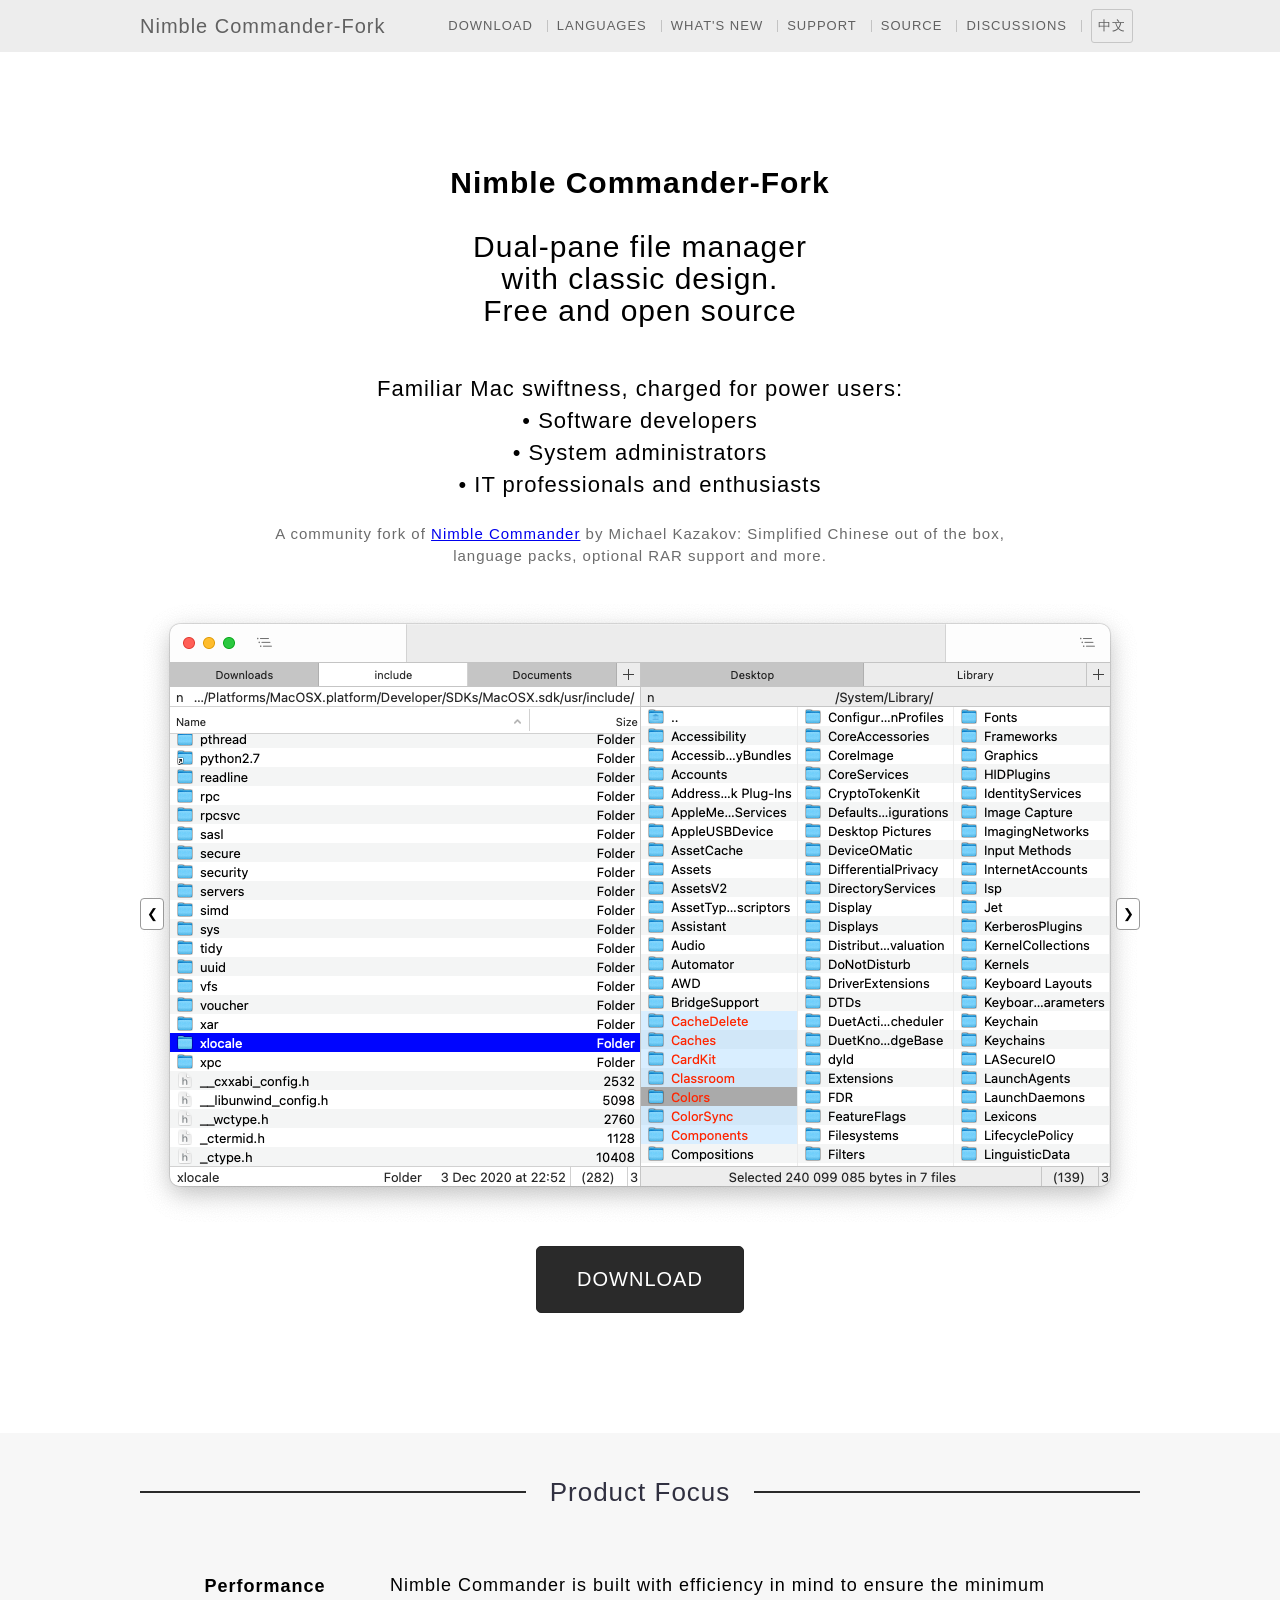
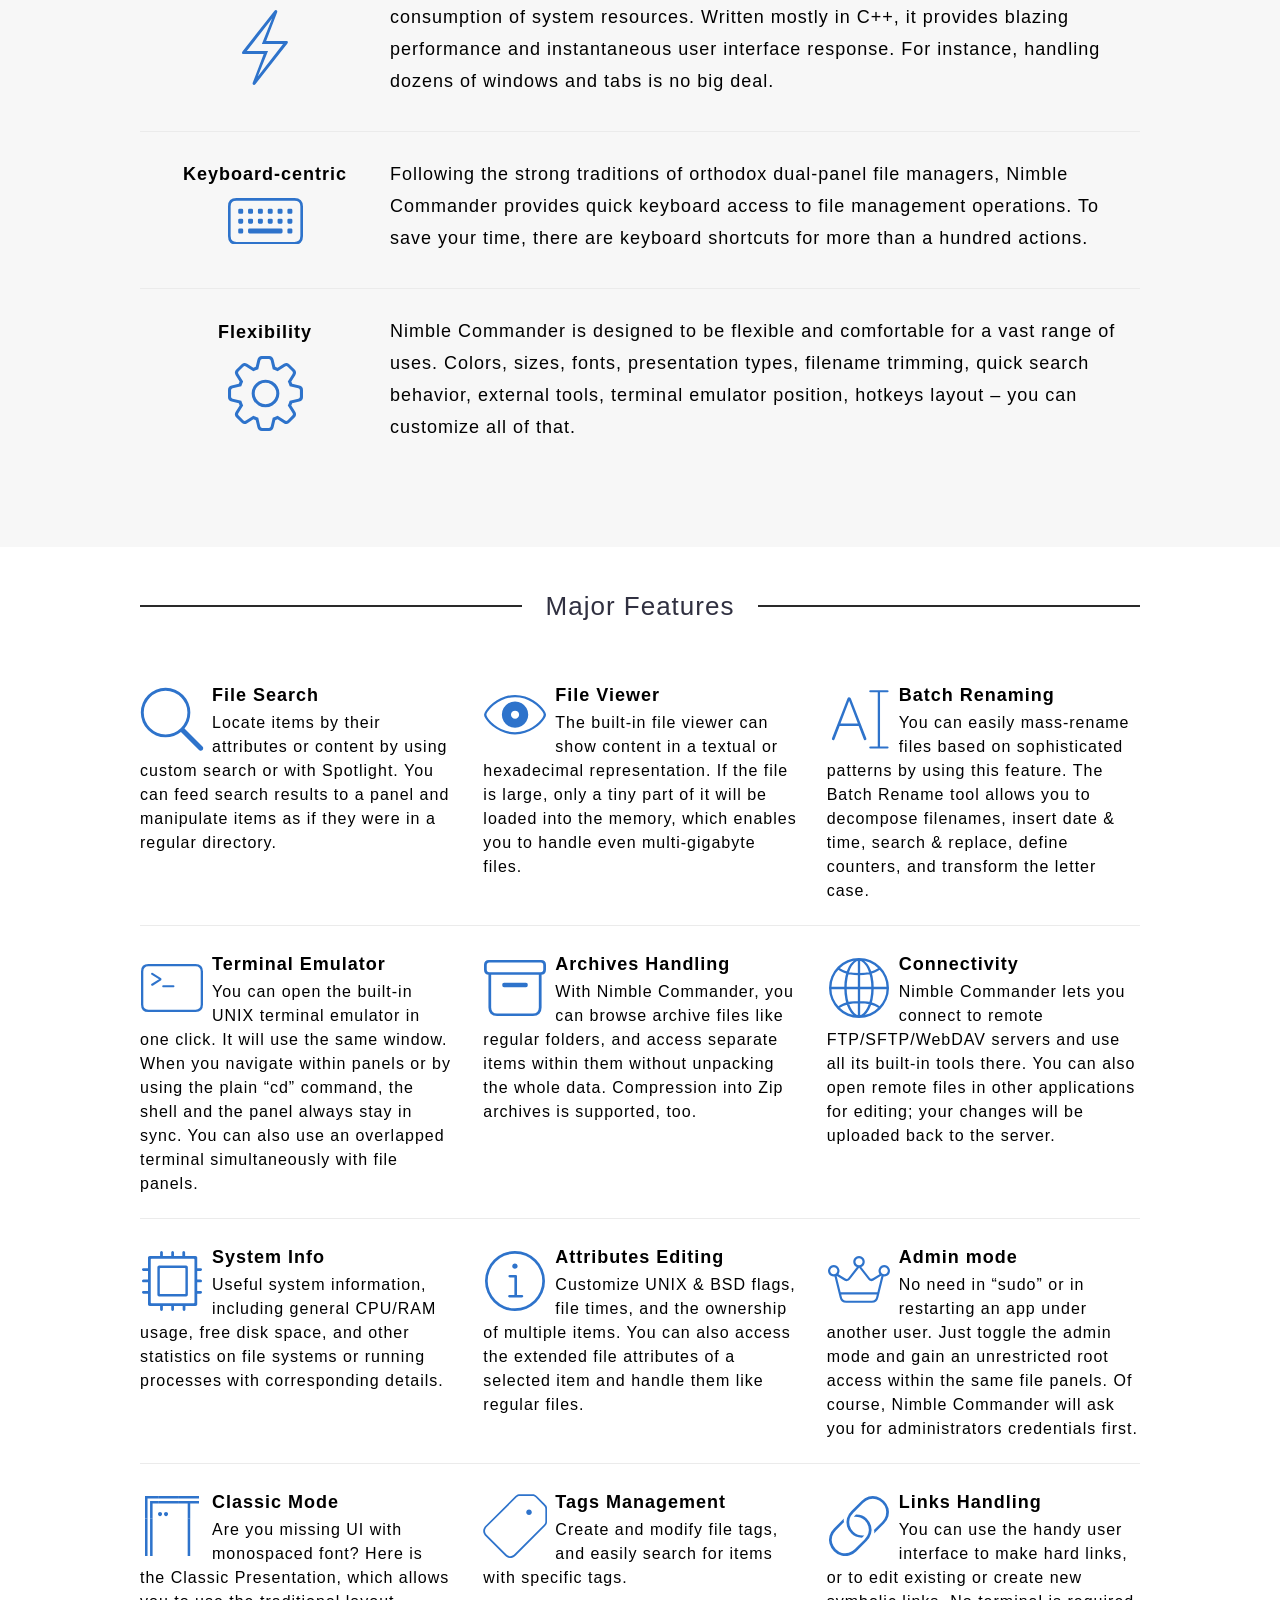
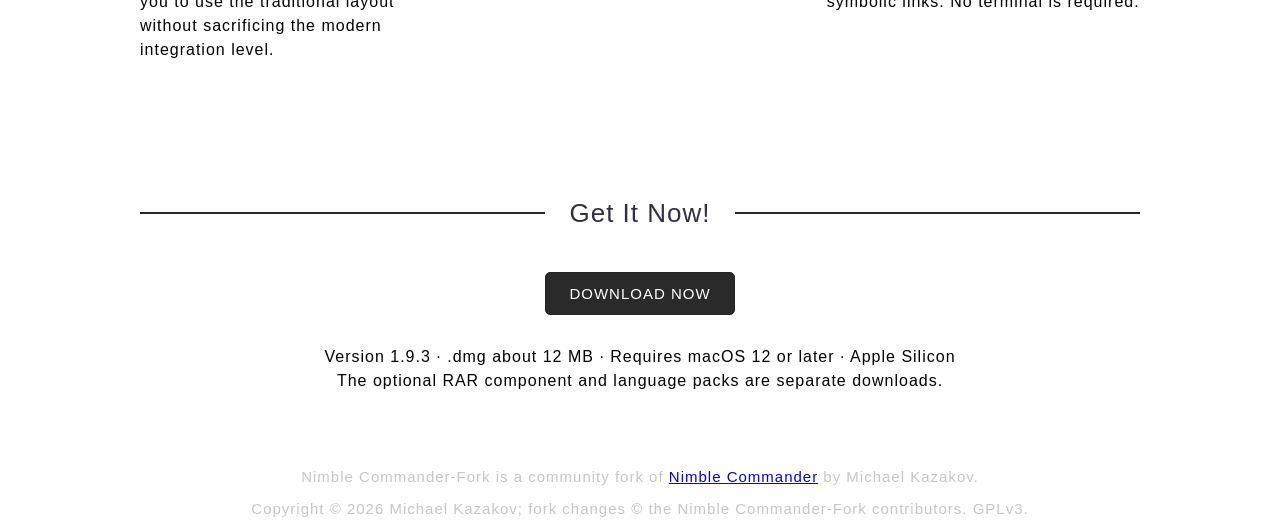
==== commit b74d35ab: "Separate the navigation items visually" ====
--- a/index.html
+++ b/index.html
@@ -7,7 +7,7 @@
     <meta name="description" content="Nimble Commander-Fork: a community fork of the classic dual-pane Mac file manager, with Simplified Chinese out of the box, language packs, optional RAR support and more." data-zh="Nimble Commander-Fork：经典双窗格 Mac 文件管理器的社区分支，开箱即用简体中文、语言包、可选 RAR 支持等。">
     <meta name="author" content="Nimble Commander-Fork contributors">
     <title data-zh="Mac 上的进阶文件管理器 - Nimble Commander-Fork">Advanced file manager for Mac - Nimble Commander-Fork</title>
-    <link rel="stylesheet" href="css/style.css?v=ad28f13b">
+    <link rel="stylesheet" href="css/style.css?v=faf4715b">
     <link rel="icon" href="favicon.ico" type="image/x-icon">
     <style>
         .showcase_image {
--- a/css/style.css
+++ b/css/style.css
@@ -118,8 +118,18 @@
 }
 
 header li {
-    display: inline;
-    padding: 6px;
+    display: inline-flex;
+    align-items: center;
+    padding: 6px 9px;
+}
+
+header li + li::before {
+    content: "";
+    display: inline-block;
+    width: 1px;
+    height: 12px;
+    margin-right: 12px;
+    background: #c3c3c3;
 }
 
 header div#branding a{
@@ -715,6 +725,18 @@
 
 @media (max-width: 1280px) {
     header h1 {
-        font-size: 22px;
-    }
-}
+        font-size: 20px;
+    }
+
+    header nav#header_links a {
+        font-size: 13px;
+    }
+
+    header li {
+        padding: 6px 7px;
+    }
+
+    header li + li::before {
+        margin-right: 9px;
+    }
+}
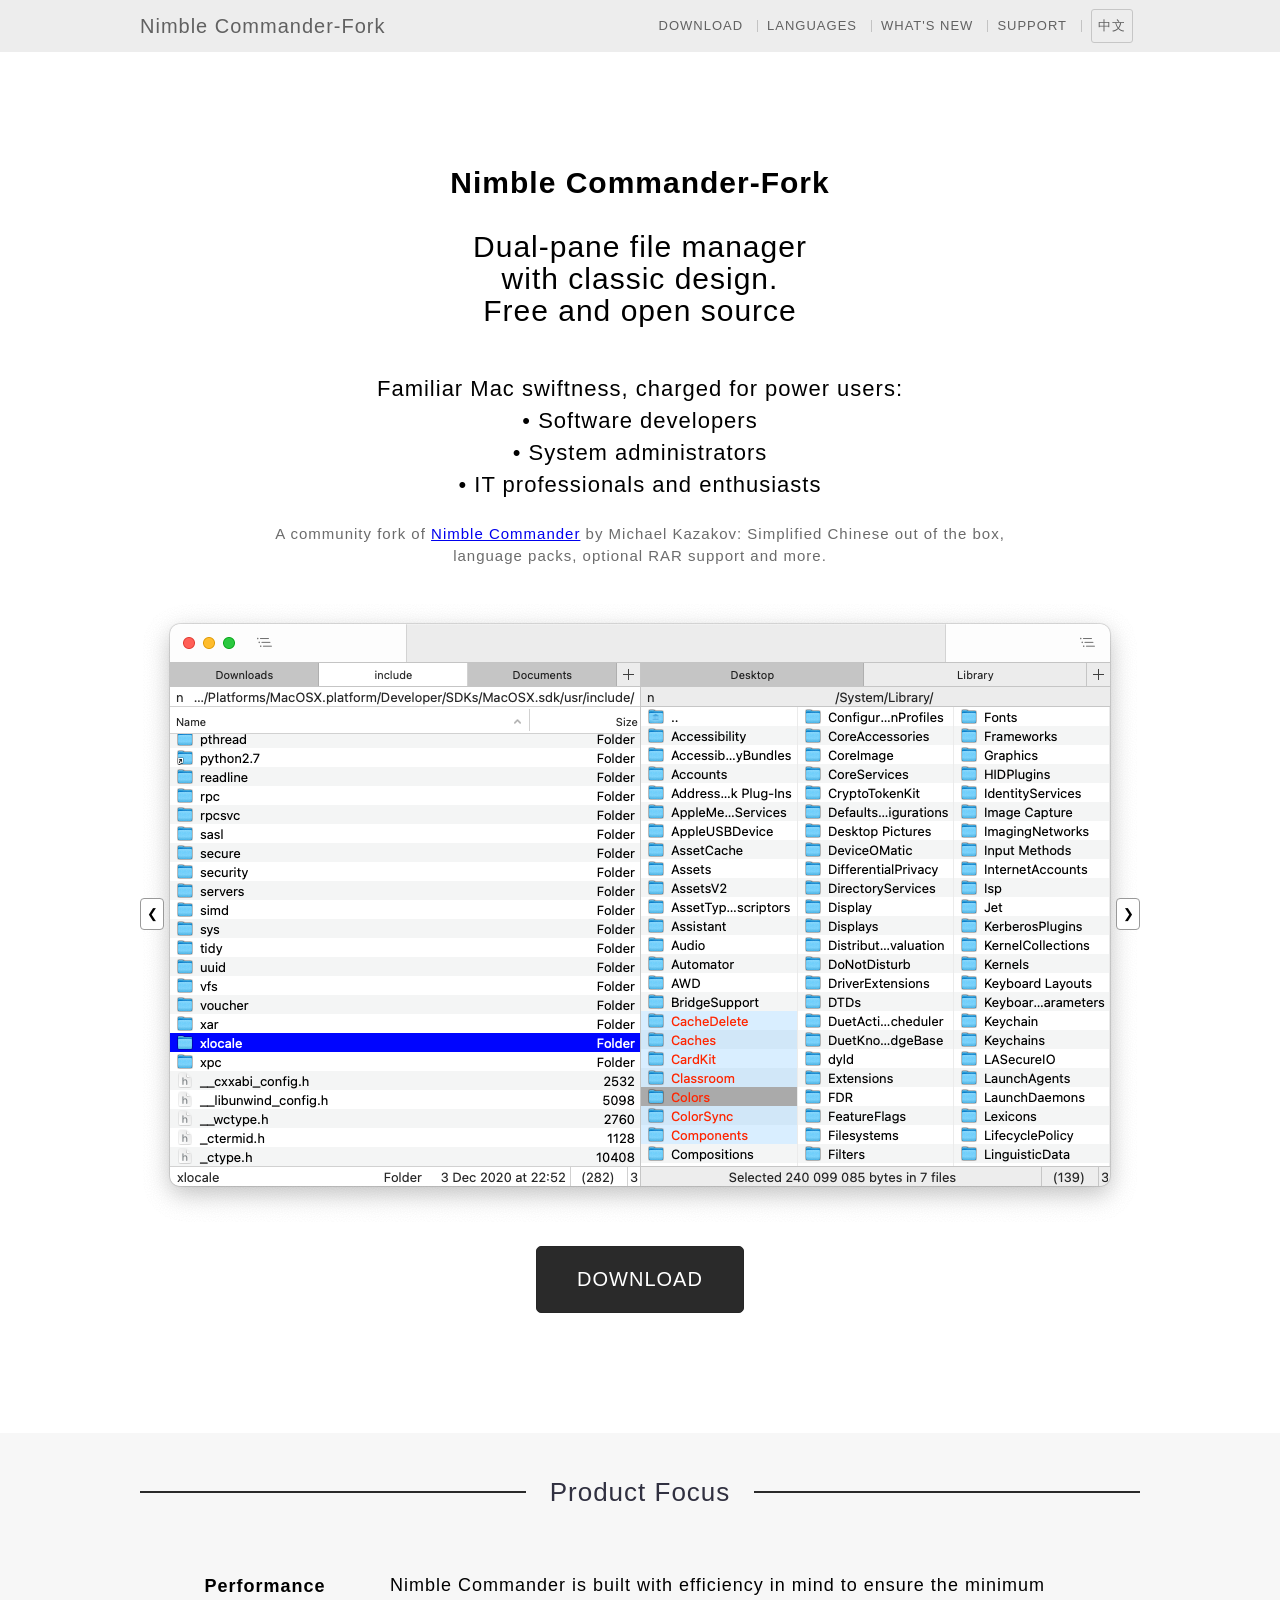
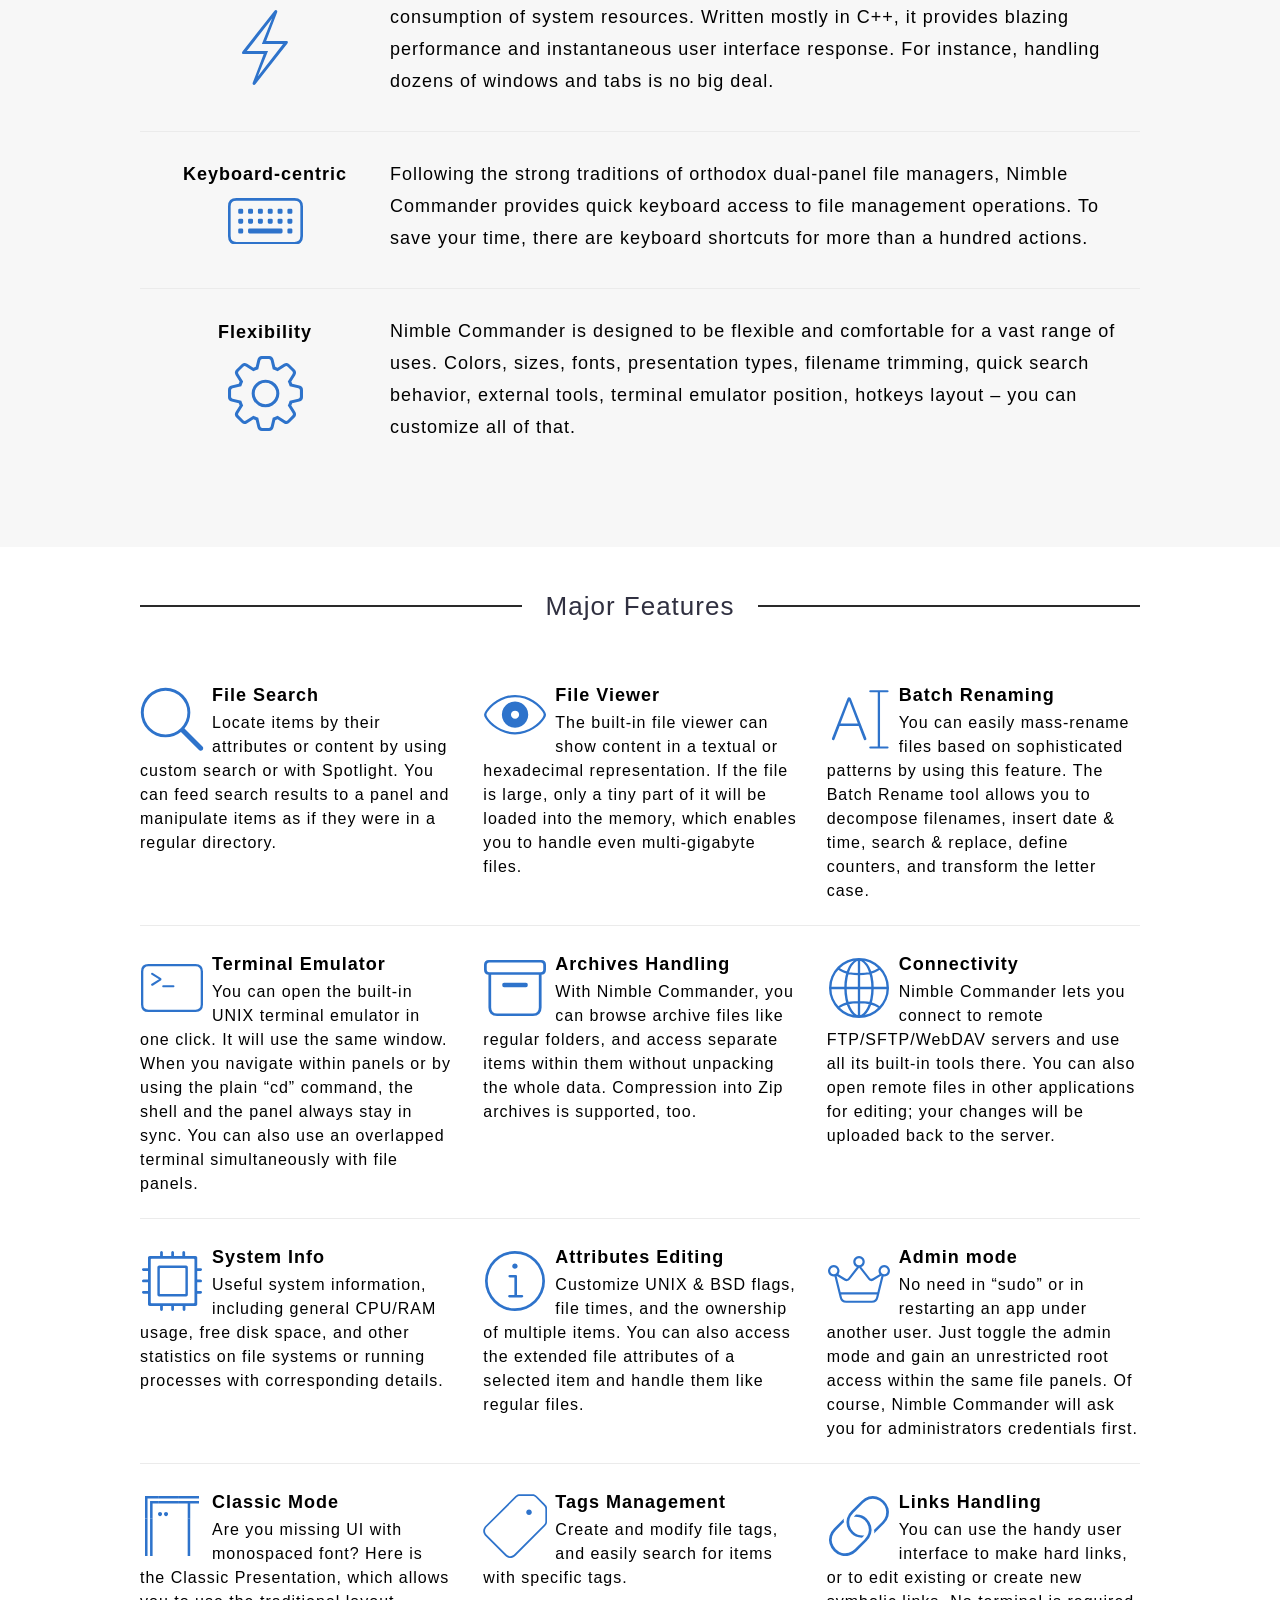
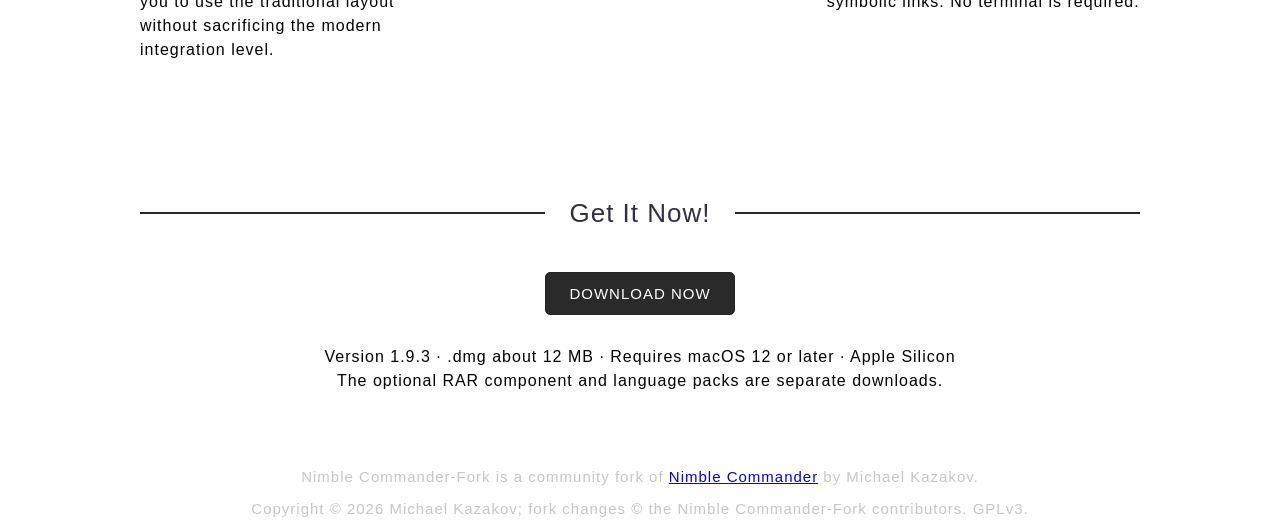
==== commit 8ed778b3: "Move the source and discussion links to the support page" ====
--- a/index.html
+++ b/index.html
@@ -31,8 +31,6 @@
                     <li><a href="languages/" data-zh="语言">Languages</a></li>
                     <li><a href="whats-new/" data-zh="更新内容">What's new</a></li>
                     <li><a href="support/" data-zh="支持">Support</a></li>
-                    <li><a href="https://github.com/cfanmaoli/nimble-commander" data-zh="源代码">Source</a></li>
-                    <li><a href="https://github.com/cfanmaoli/nimble-commander/discussions" data-zh="讨论区">Discussions</a></li>
                     <li><a href="#" id="nc_lang_toggle" class="lang_toggle">中文</a></li>
                 </ul>
             </nav>
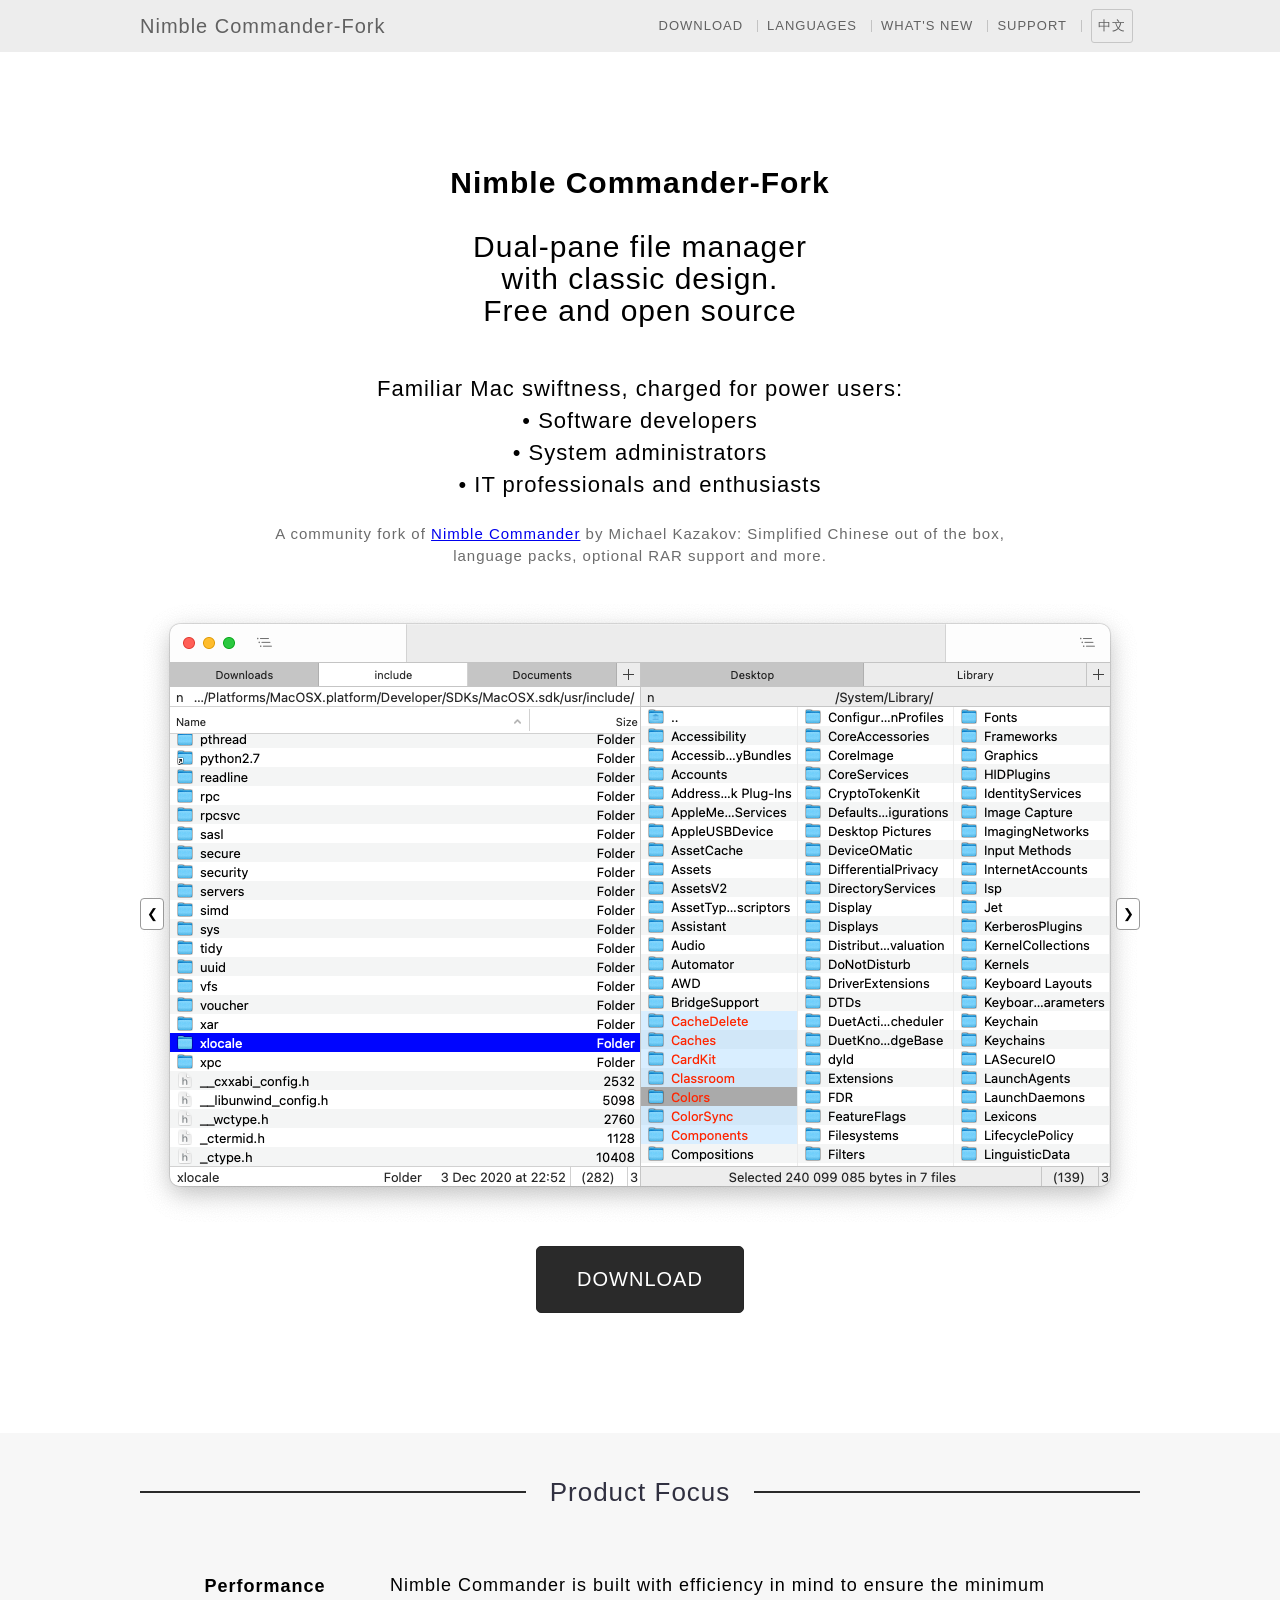
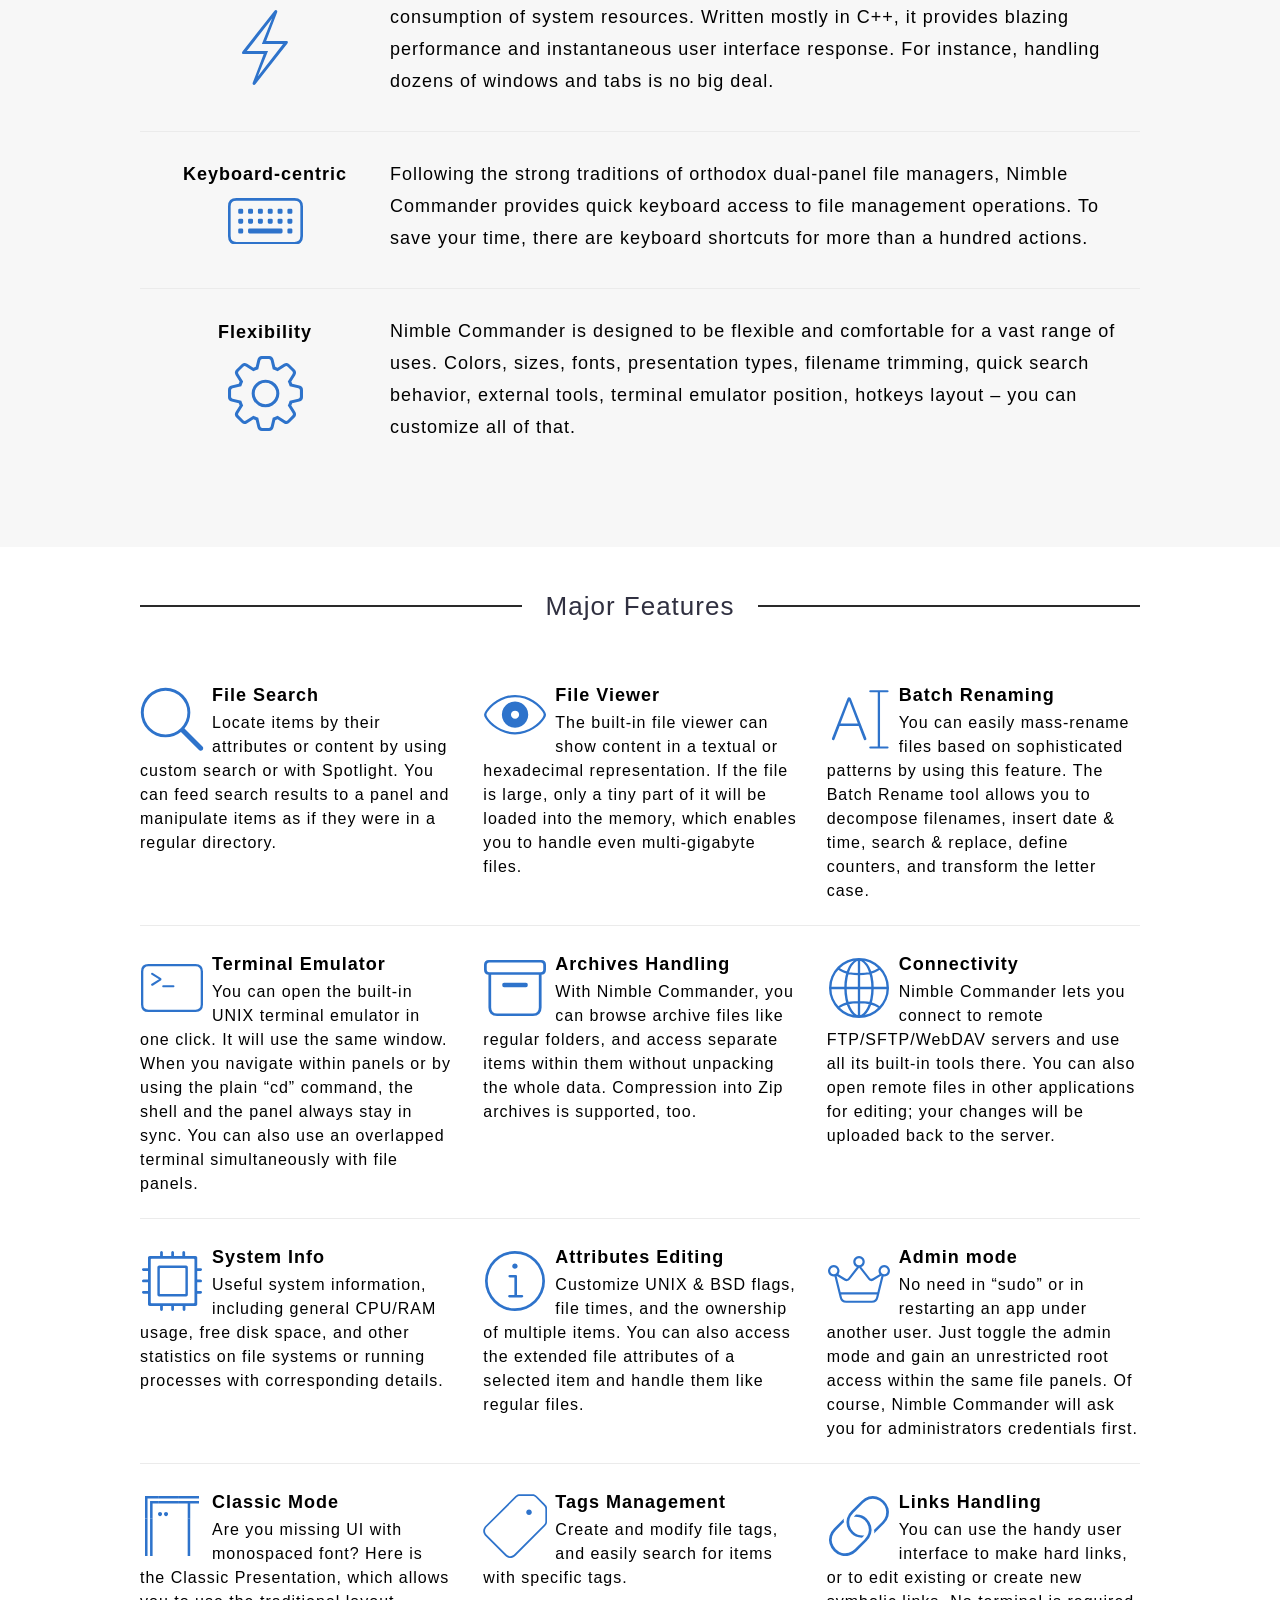
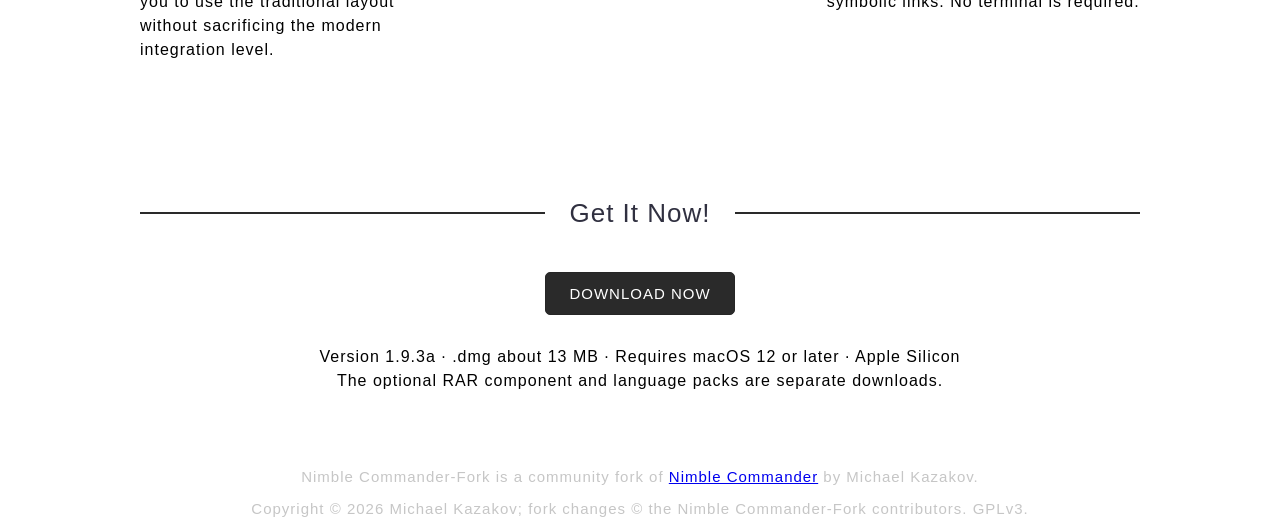
==== commit 0c855508: "Announce 1.9.3a Bump the version on the landing and download pages, the .dmg size to about 13 MB, an" ====
--- a/index.html
+++ b/index.html
@@ -225,8 +225,8 @@
                 <h2 class="section_header" data-zh="立即获取！">Get It Now!</h2>
                 <a href="https://github.com/cfanmaoli/nimble-commander/releases/latest"
                     class="download_gta_try hrefbutton_common" data-zh="立即下载">DOWNLOAD NOW</a>
-                <p data-zh-html='版本 1.9.3 · .dmg 约 12 MB · 需要 macOS 12 或更新版本 · Apple Silicon&lt;br&gt;可选的 RAR 组件和语言包为单独下载。'>
-                    Version 1.9.3 · .dmg about 12 MB · Requires macOS 12 or later · Apple Silicon<br>
+                <p data-zh-html='版本 1.9.3a · .dmg 约 13 MB · 需要 macOS 12 或更新版本 · Apple Silicon&lt;br&gt;可选的 RAR 组件和语言包为单独下载。'>
+                    Version 1.9.3a · .dmg about 13 MB · Requires macOS 12 or later · Apple Silicon<br>
                     The optional RAR component and language packs are separate downloads.
                 </p>
             </div>
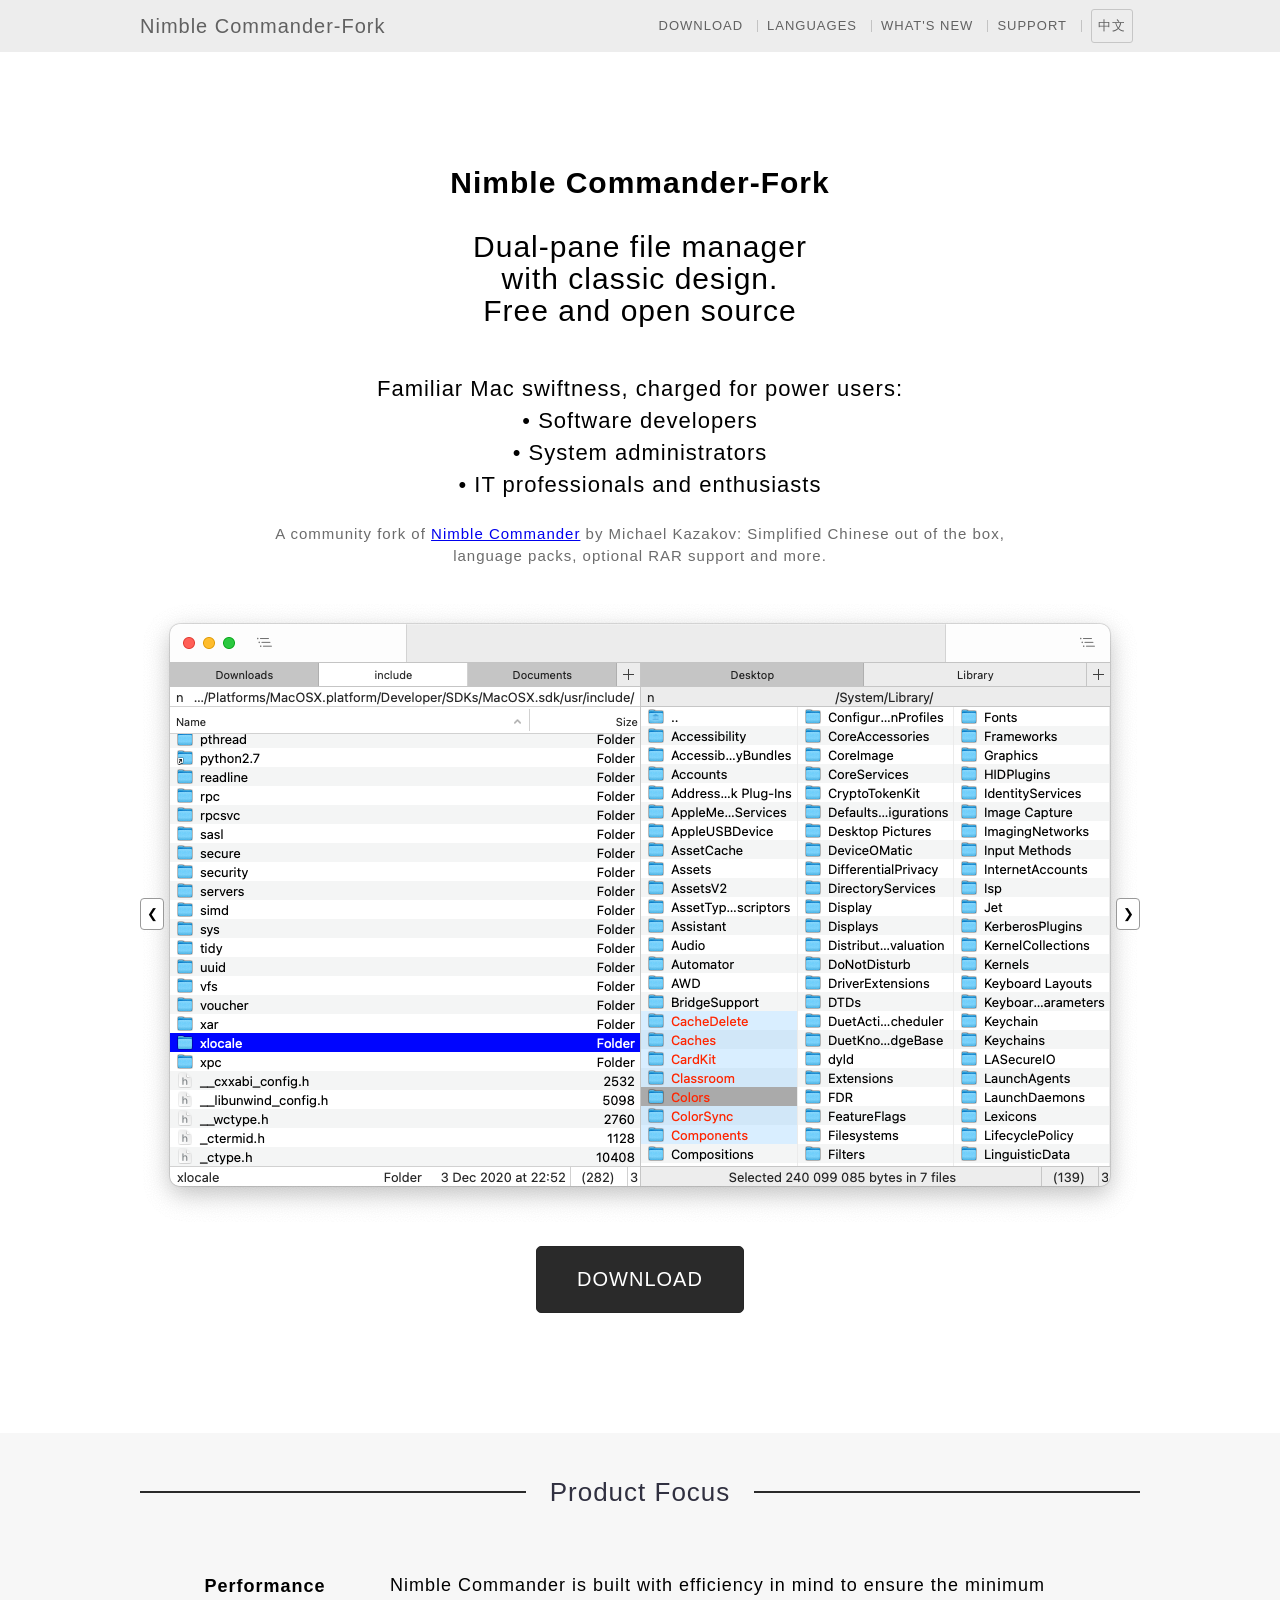
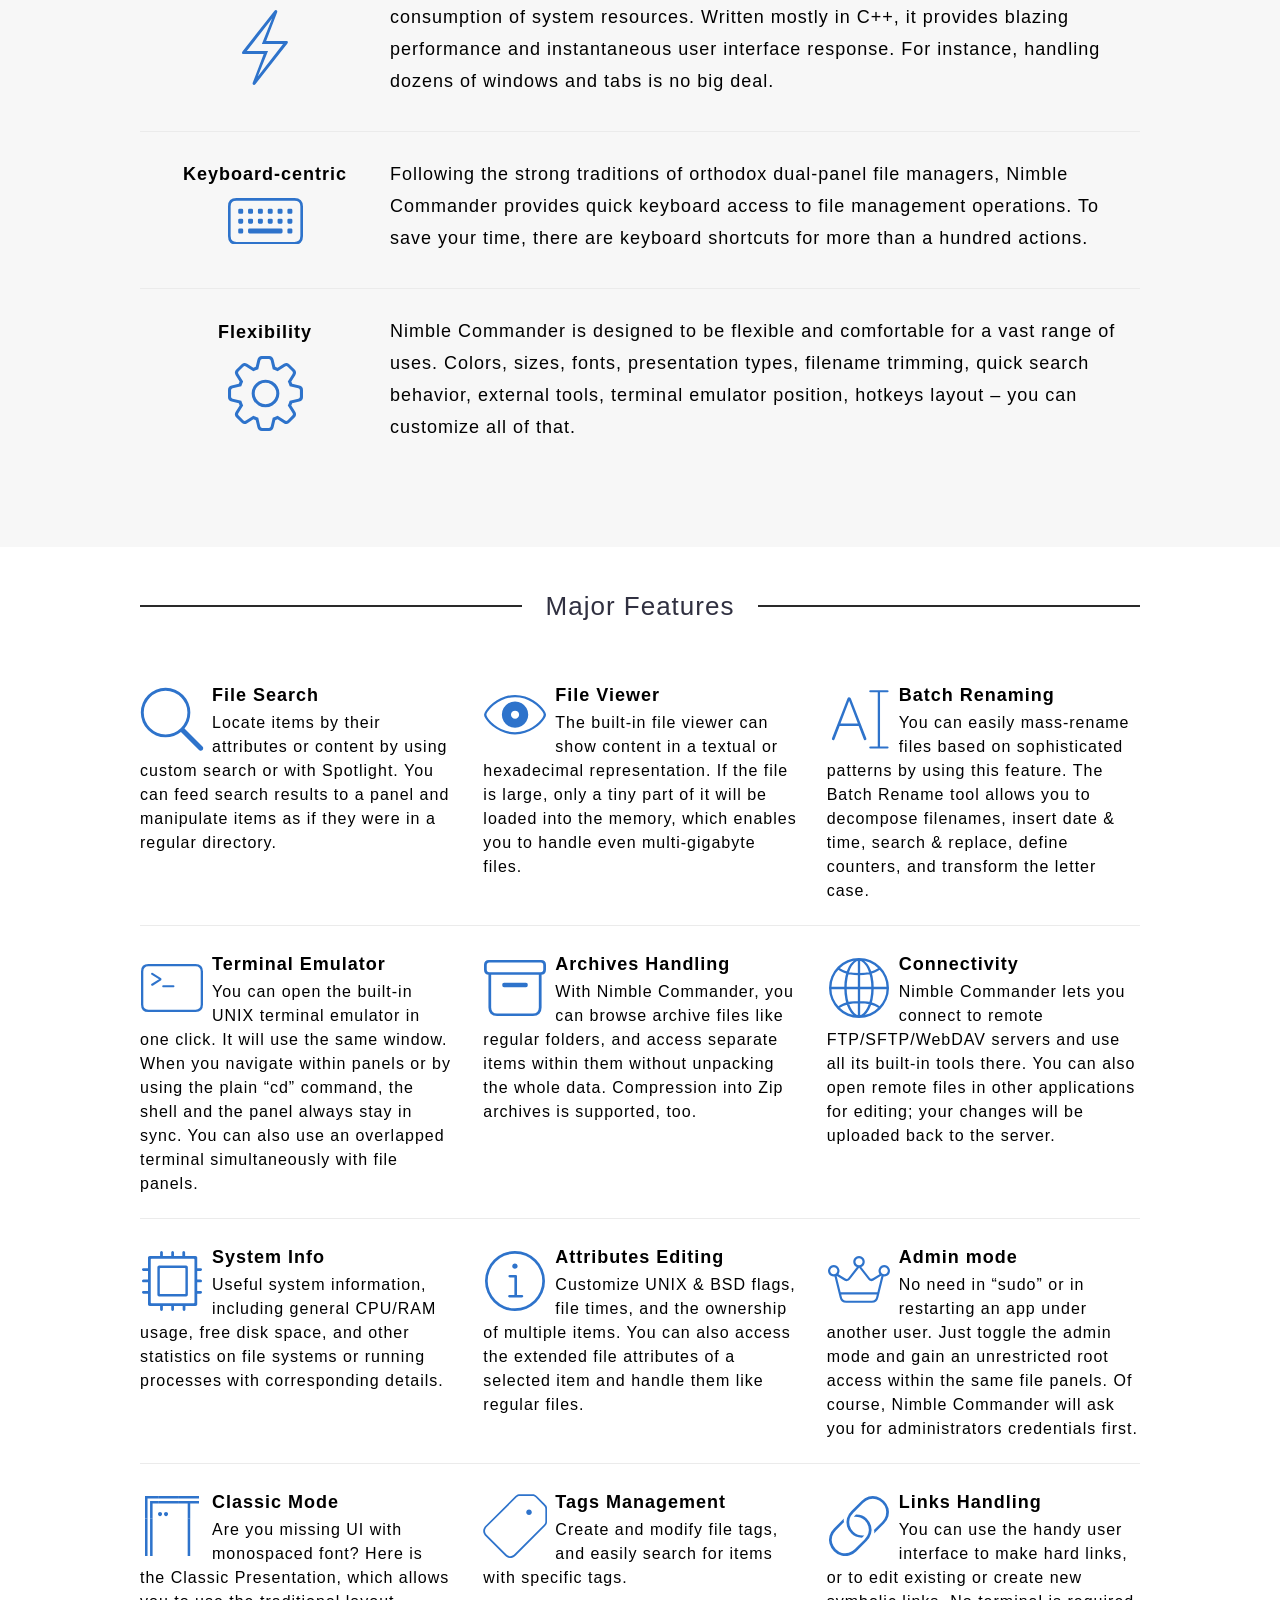
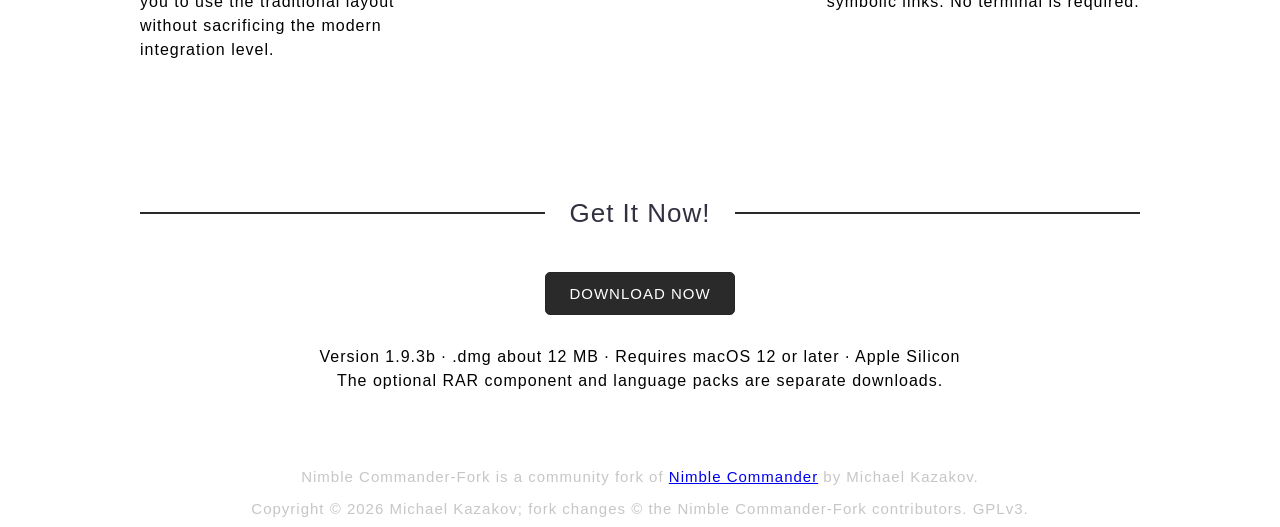
==== commit 63ae23b3: "Announce 1.9.3b" ====
--- a/index.html
+++ b/index.html
@@ -225,8 +225,8 @@
                 <h2 class="section_header" data-zh="立即获取！">Get It Now!</h2>
                 <a href="https://github.com/cfanmaoli/nimble-commander/releases/latest"
                     class="download_gta_try hrefbutton_common" data-zh="立即下载">DOWNLOAD NOW</a>
-                <p data-zh-html='版本 1.9.3a · .dmg 约 13 MB · 需要 macOS 12 或更新版本 · Apple Silicon&lt;br&gt;可选的 RAR 组件和语言包为单独下载。'>
-                    Version 1.9.3a · .dmg about 13 MB · Requires macOS 12 or later · Apple Silicon<br>
+                <p data-zh-html='版本 1.9.3b · .dmg 约 12 MB · 需要 macOS 12 或更新版本 · Apple Silicon&lt;br&gt;可选的 RAR 组件和语言包为单独下载。'>
+                    Version 1.9.3b · .dmg about 12 MB · Requires macOS 12 or later · Apple Silicon<br>
                     The optional RAR component and language packs are separate downloads.
                 </p>
             </div>
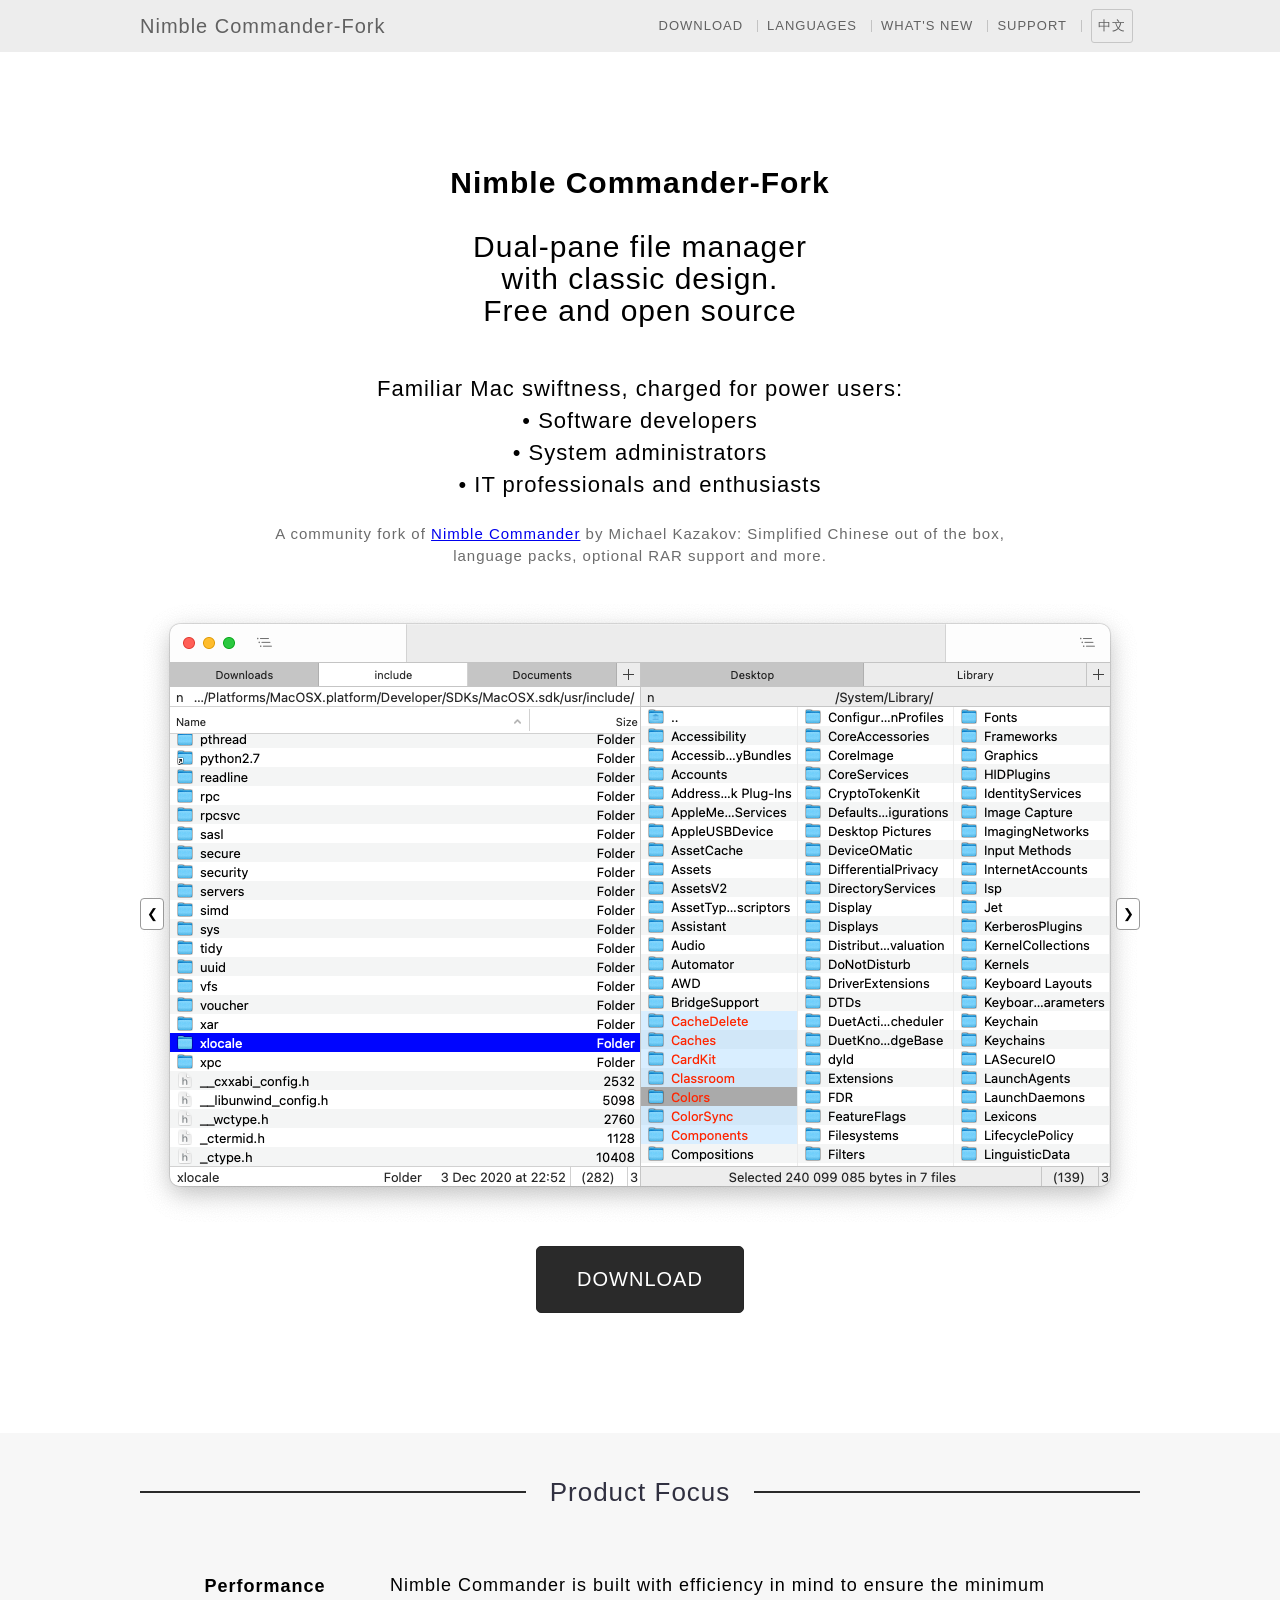
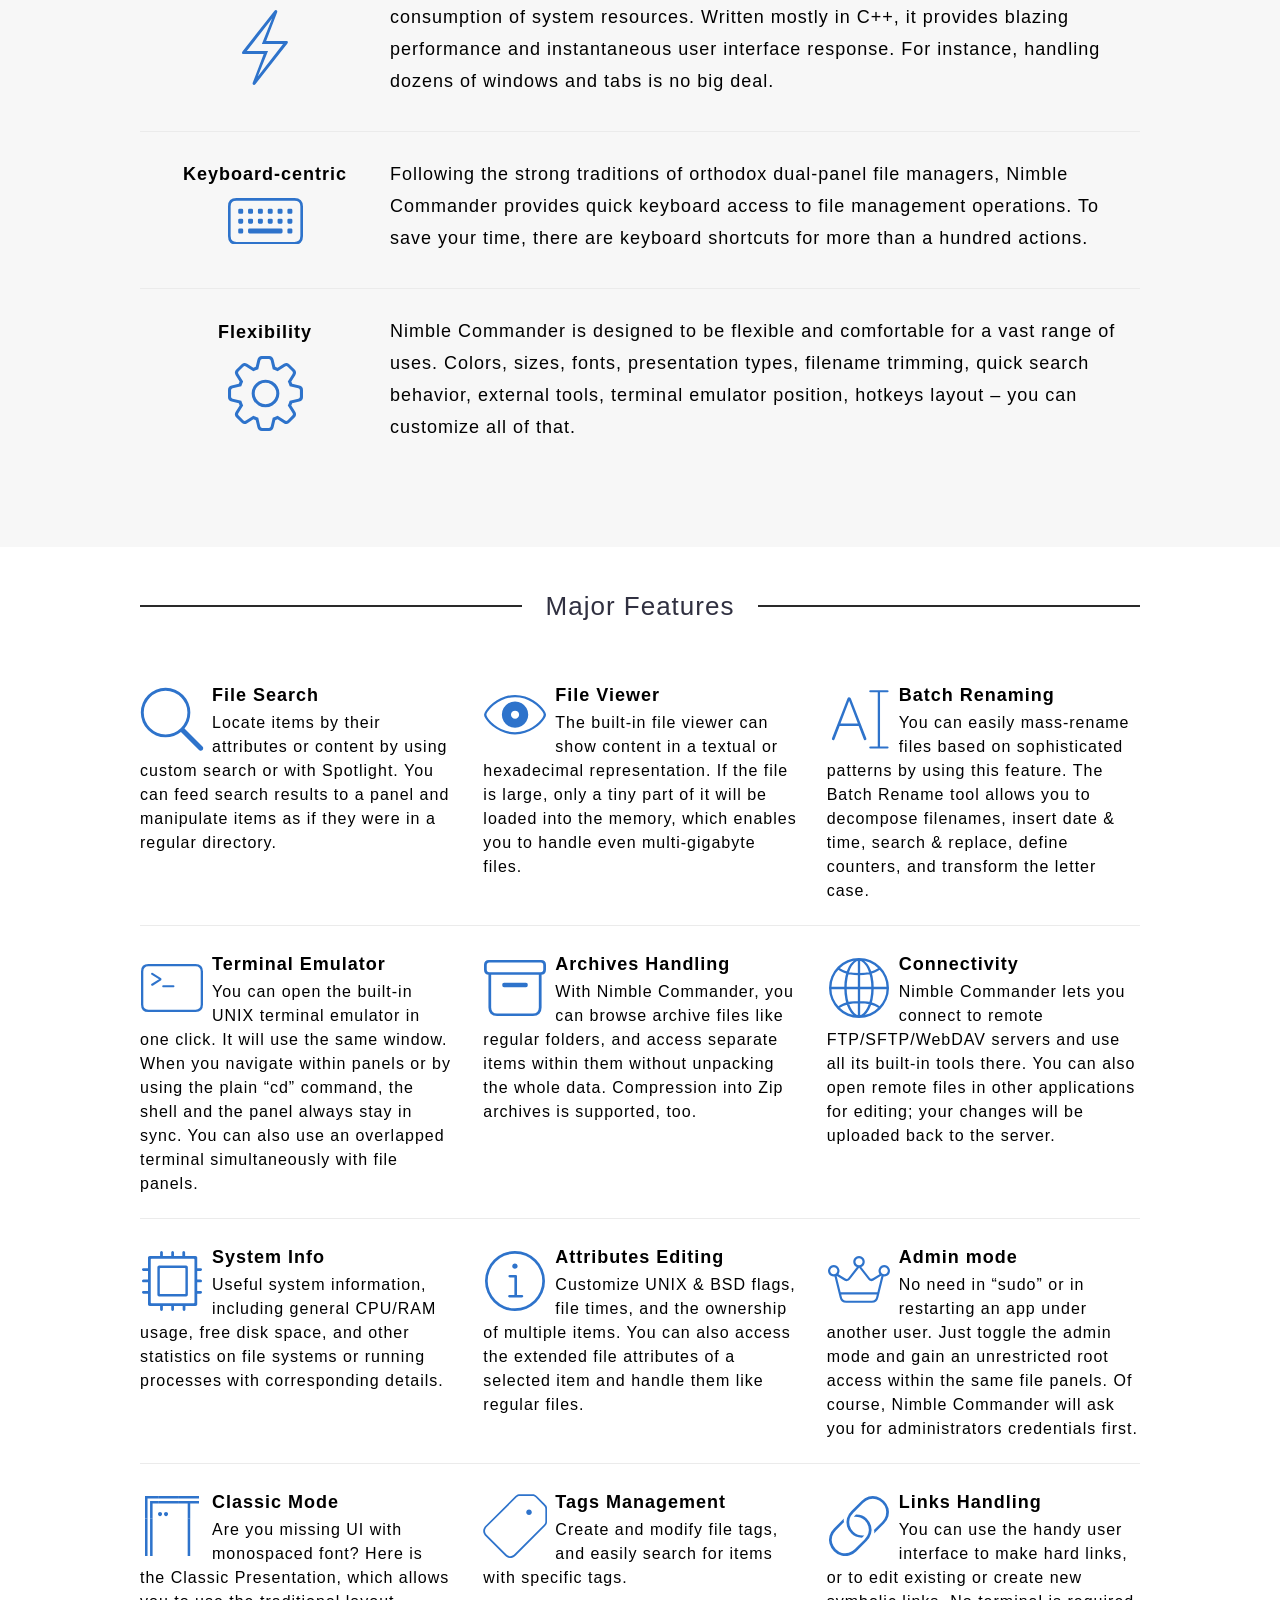
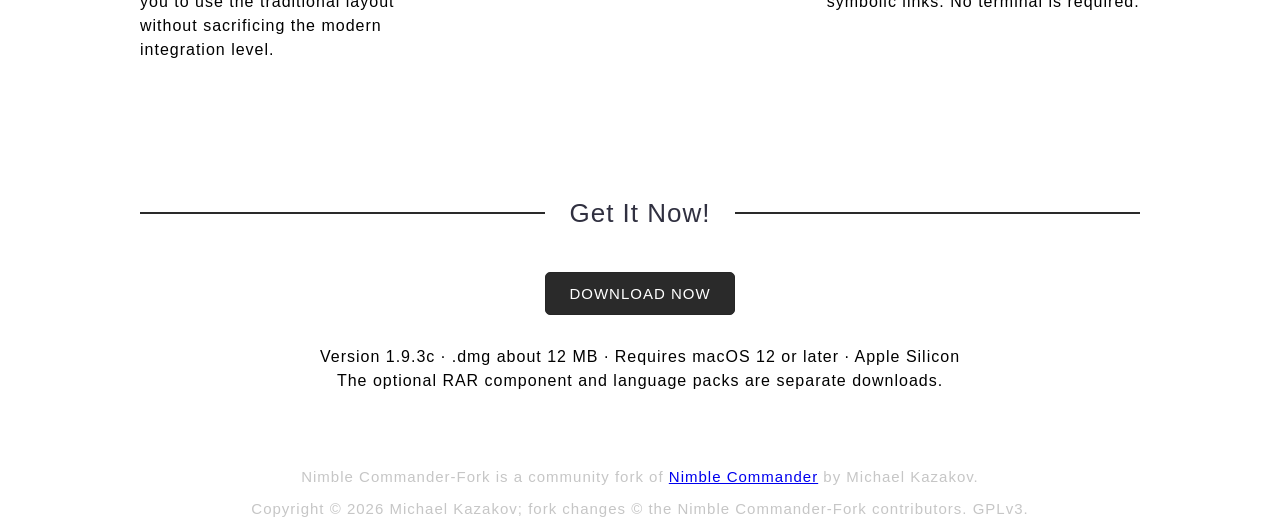
==== commit 87e7d0b2: "Announce 1.9.3c" ====
--- a/index.html
+++ b/index.html
@@ -225,8 +225,8 @@
                 <h2 class="section_header" data-zh="立即获取！">Get It Now!</h2>
                 <a href="https://github.com/cfanmaoli/nimble-commander/releases/latest"
                     class="download_gta_try hrefbutton_common" data-zh="立即下载">DOWNLOAD NOW</a>
-                <p data-zh-html='版本 1.9.3b · .dmg 约 12 MB · 需要 macOS 12 或更新版本 · Apple Silicon&lt;br&gt;可选的 RAR 组件和语言包为单独下载。'>
-                    Version 1.9.3b · .dmg about 12 MB · Requires macOS 12 or later · Apple Silicon<br>
+                <p data-zh-html='版本 1.9.3c · .dmg 约 12 MB · 需要 macOS 12 或更新版本 · Apple Silicon&lt;br&gt;可选的 RAR 组件和语言包为单独下载。'>
+                    Version 1.9.3c · .dmg about 12 MB · Requires macOS 12 or later · Apple Silicon<br>
                     The optional RAR component and language packs are separate downloads.
                 </p>
             </div>
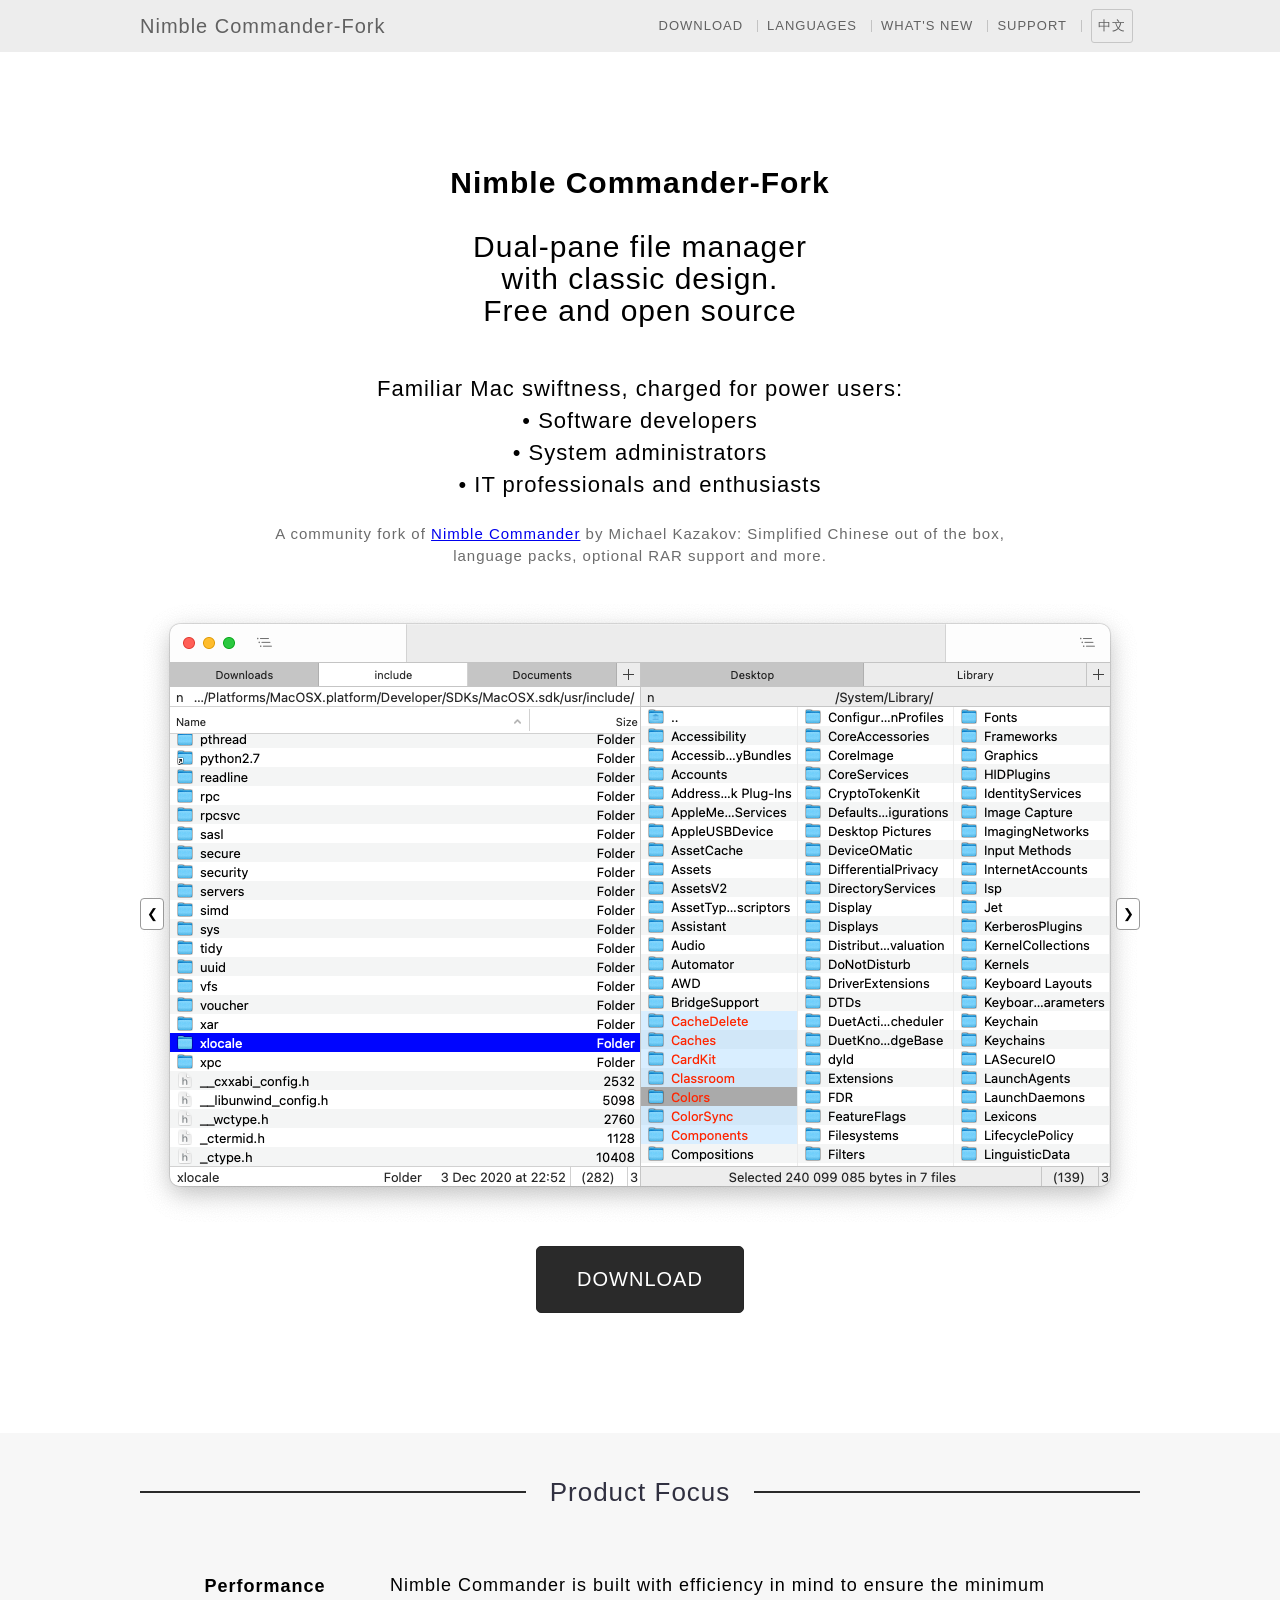
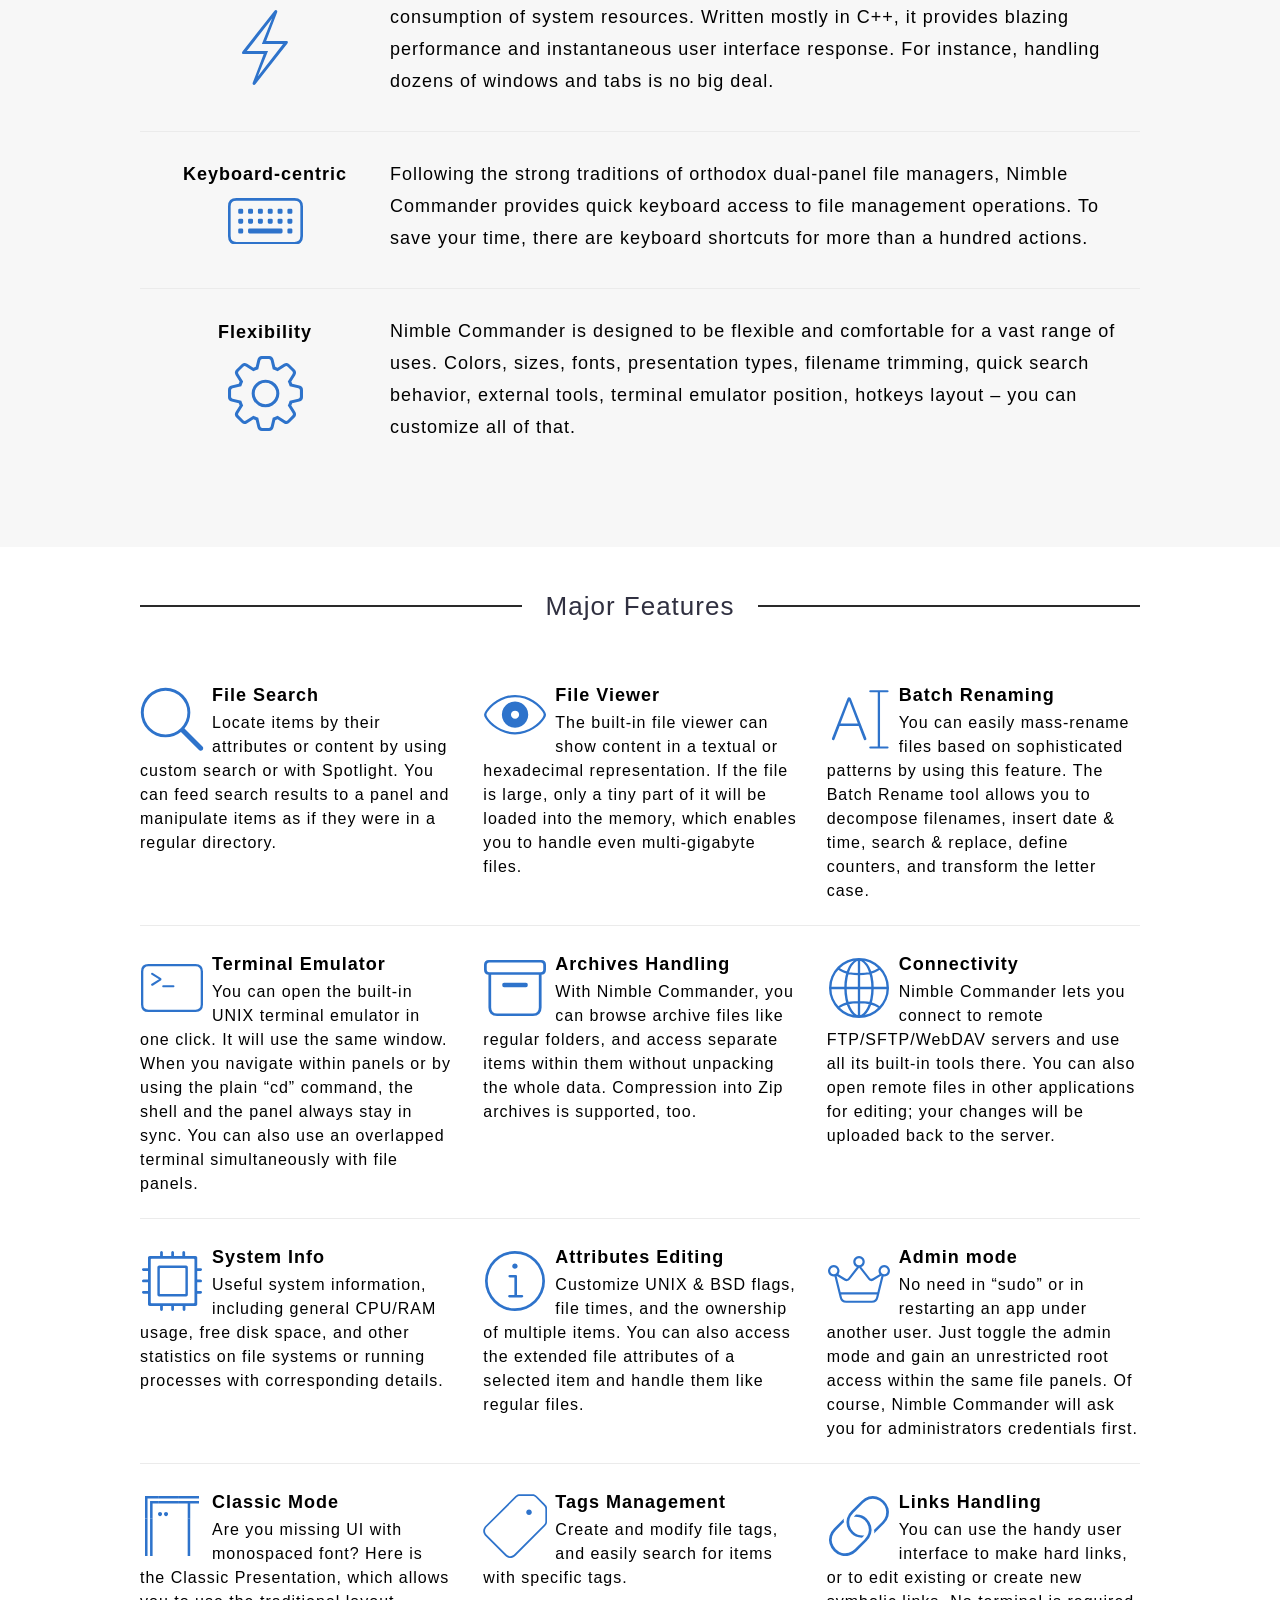
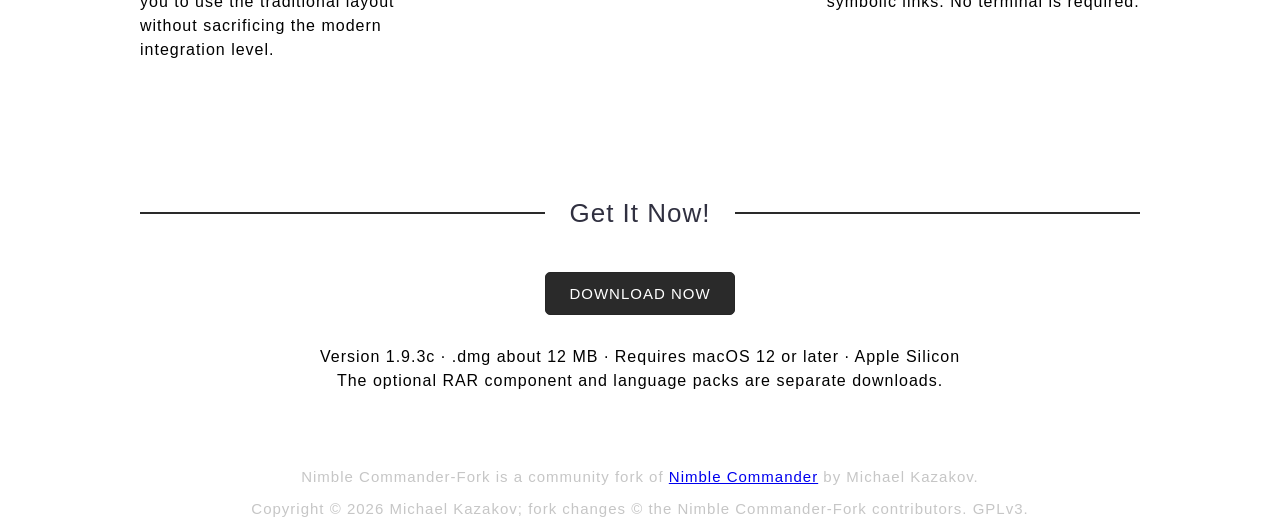
==== commit 84b59d27: "Load the release version from the GitHub Releases API" ====
--- a/index.html
+++ b/index.html
@@ -225,10 +225,8 @@
                 <h2 class="section_header" data-zh="立即获取！">Get It Now!</h2>
                 <a href="https://github.com/cfanmaoli/nimble-commander/releases/latest"
                     class="download_gta_try hrefbutton_common" data-zh="立即下载">DOWNLOAD NOW</a>
-                <p data-zh-html='版本 1.9.3c · .dmg 约 12 MB · 需要 macOS 12 或更新版本 · Apple Silicon&lt;br&gt;可选的 RAR 组件和语言包为单独下载。'>
-                    Version 1.9.3c · .dmg about 12 MB · Requires macOS 12 or later · Apple Silicon<br>
-                    The optional RAR component and language packs are separate downloads.
-                </p>
+                <p><span data-zh="版本 ">Version </span><span class="nc_release_version">1.9.3c</span><span data-zh-html=' · .dmg 约 12 MB · 需要 macOS 12 或更新版本 · Apple Silicon&lt;br&gt;可选的 RAR 组件和语言包为单独下载。'> · .dmg about 12 MB · Requires macOS 12 or later · Apple Silicon<br>
+                    The optional RAR component and language packs are separate downloads.</span></p>
             </div>
         </div>
 
@@ -270,6 +268,7 @@
             }
         }
     </script>
+    <script src="js/release.js?v=20261122"></script>
 </body>
 
 </html>
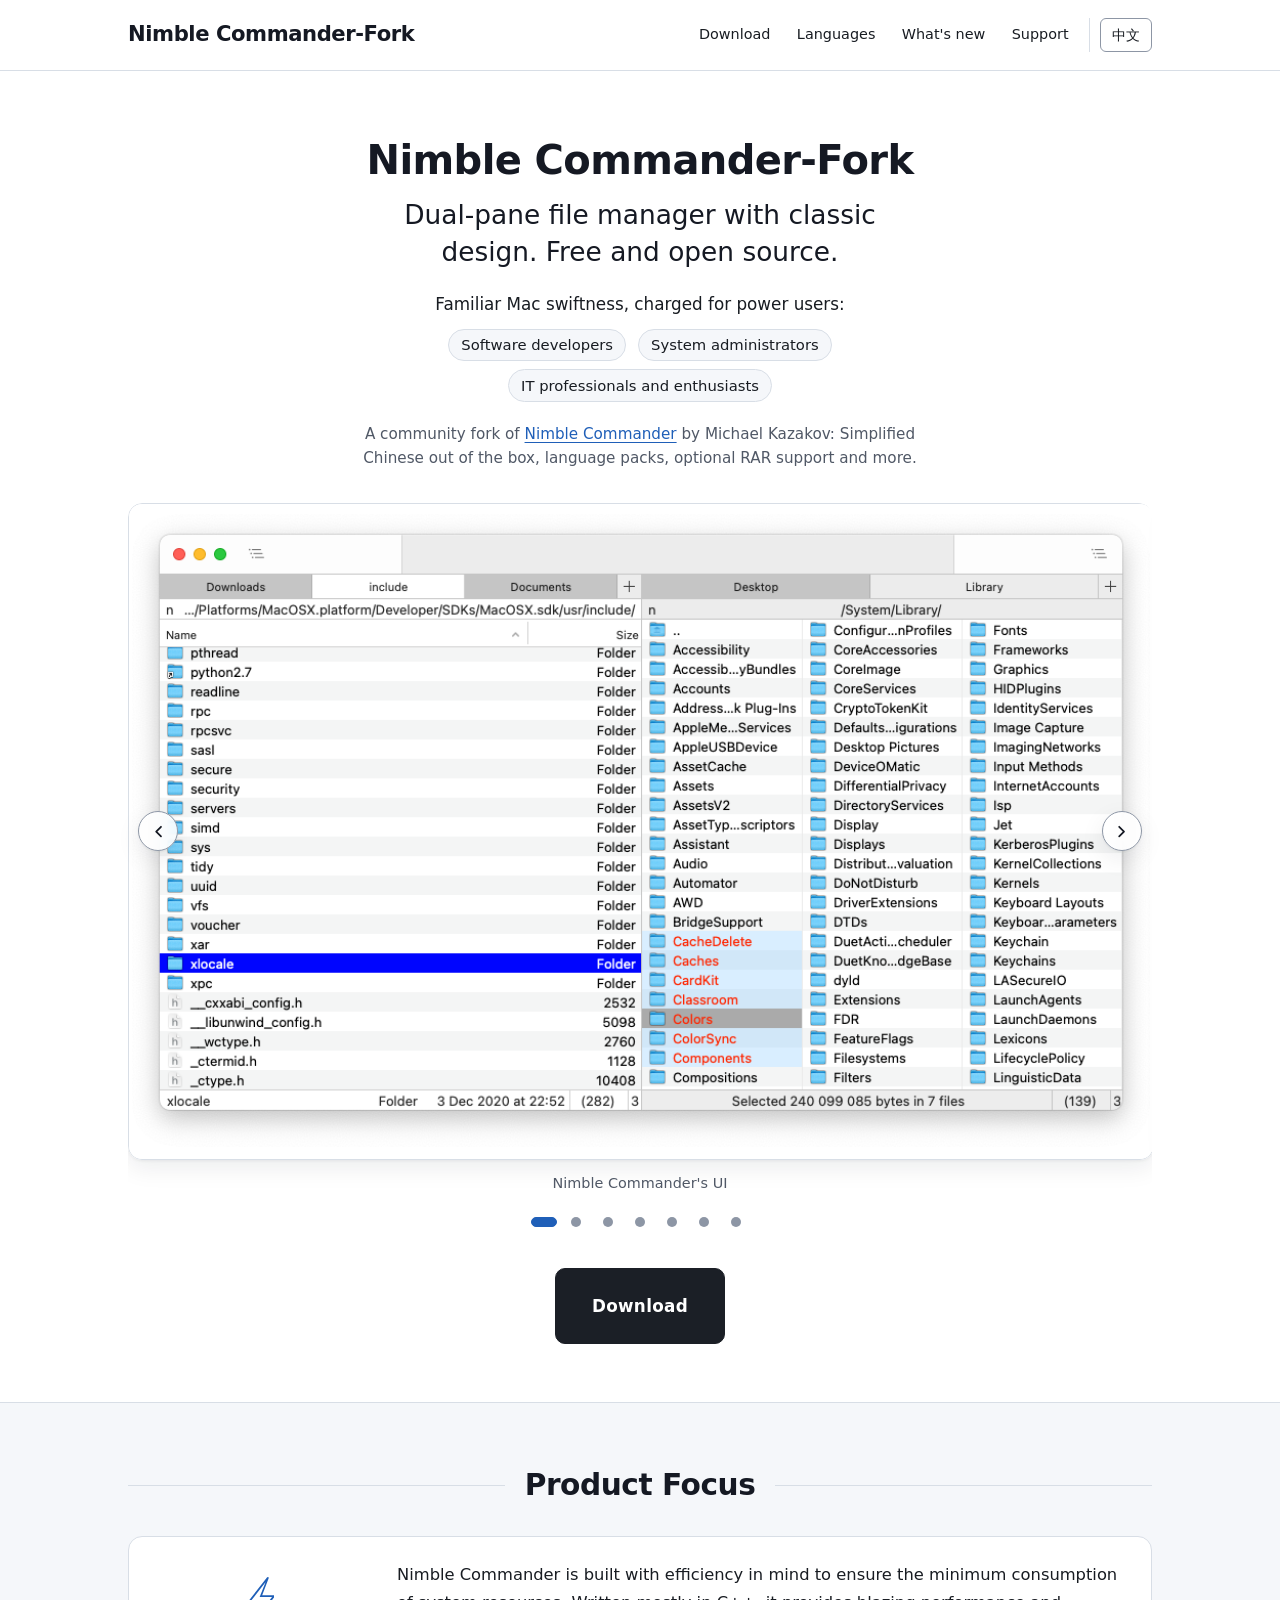
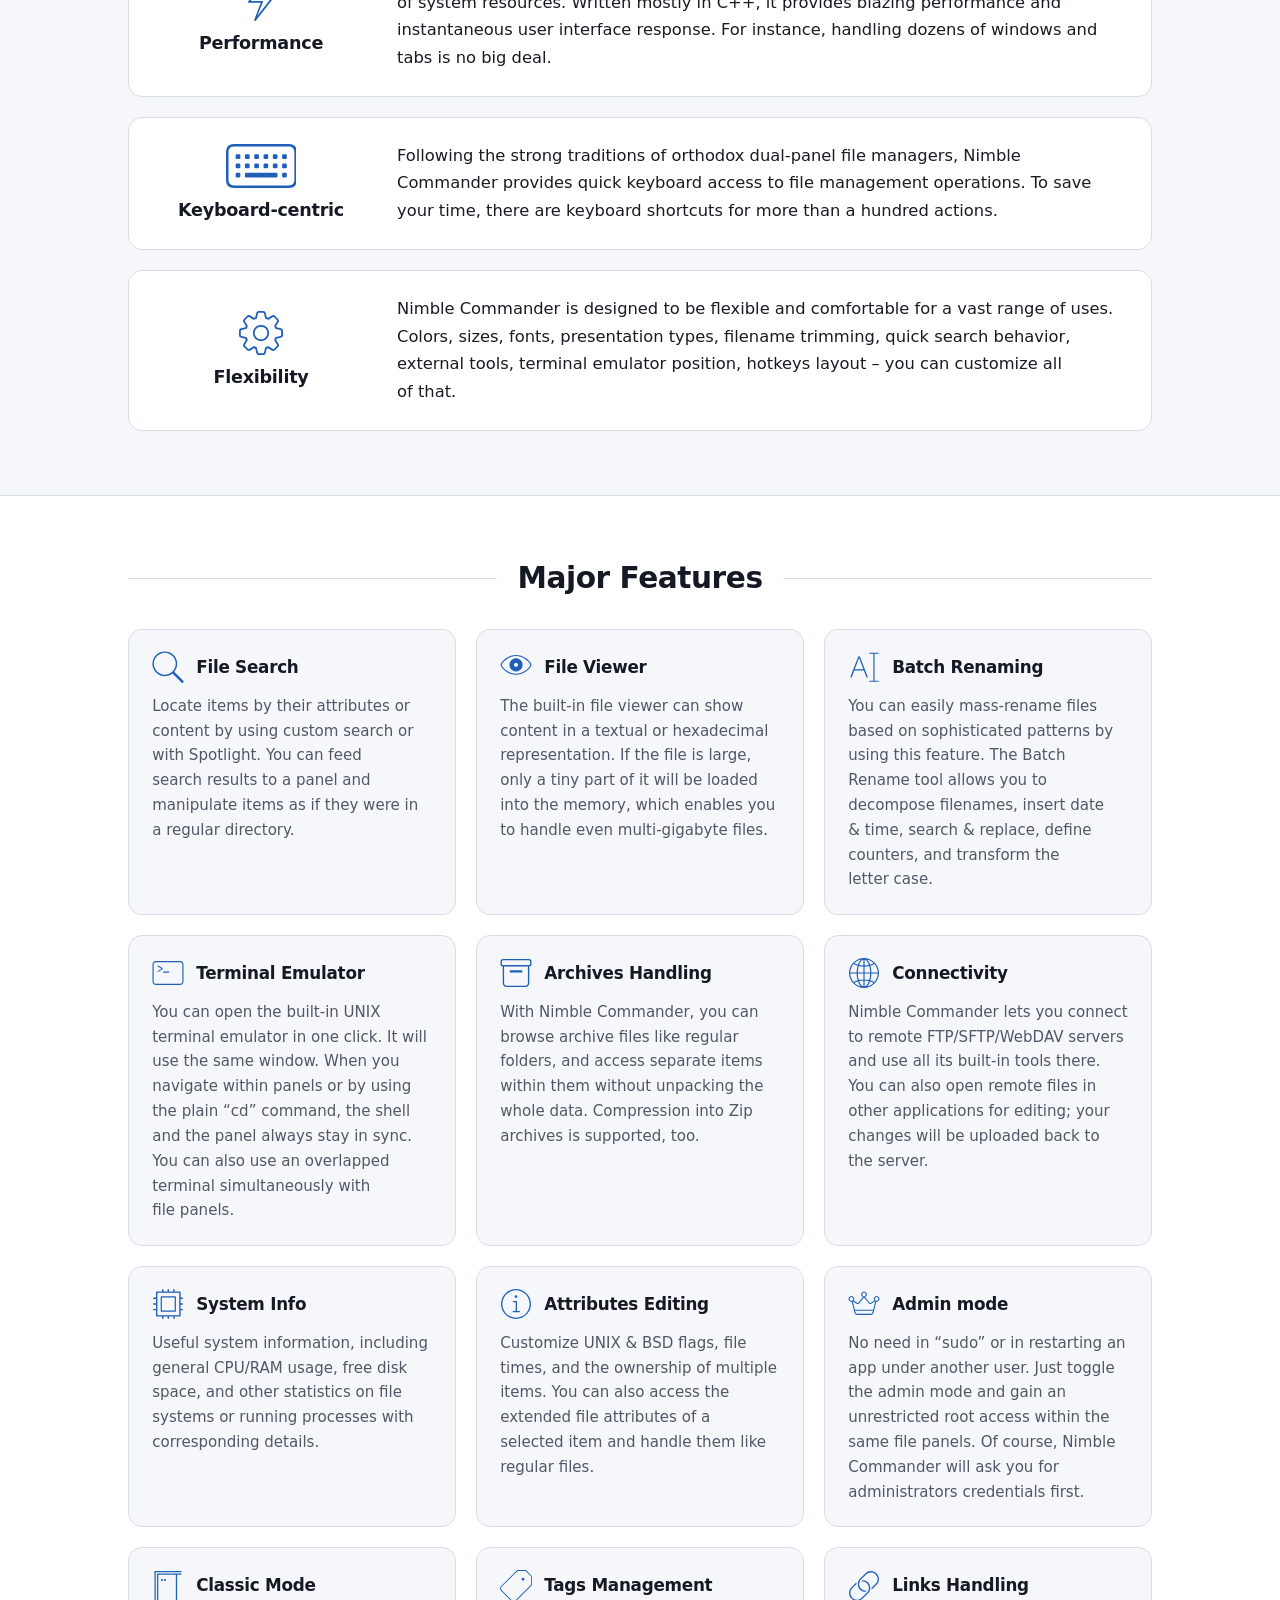
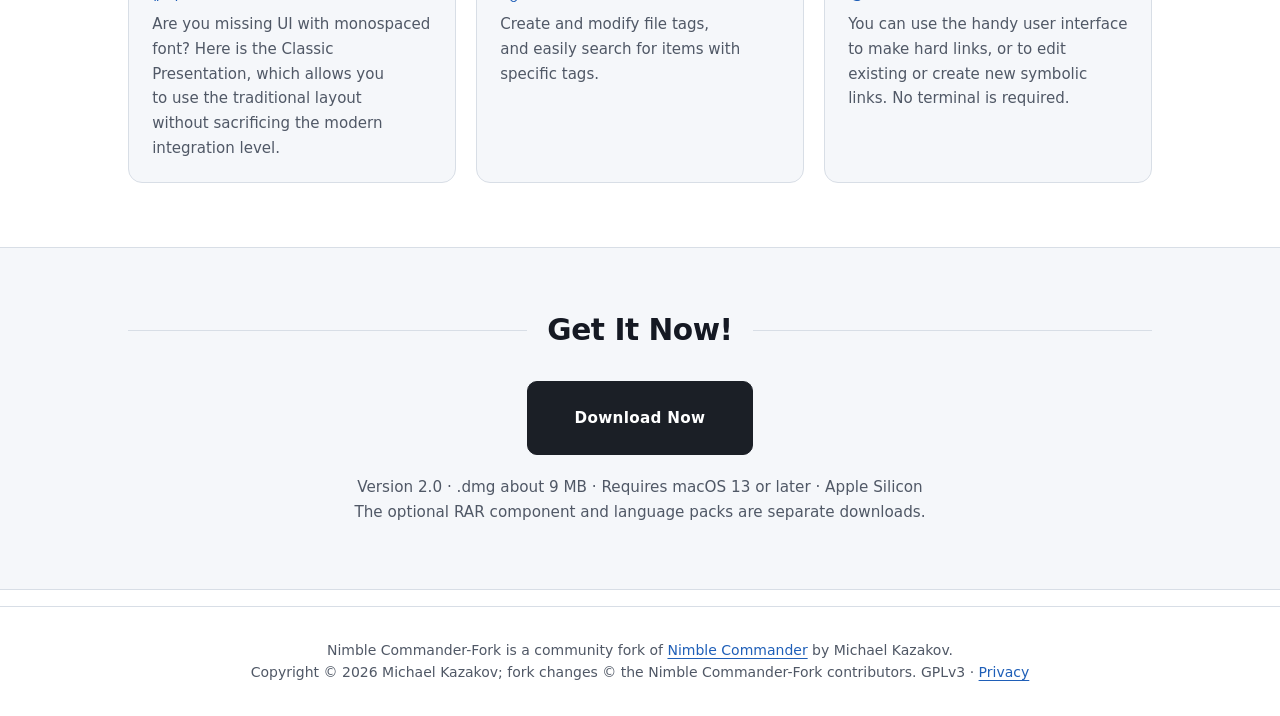
==== commit f14ec371: "Announce 2.0 and modernize the website Sync the site for Nimble Commander-Fork 2.0 (macOS 13+, ~9 MB" ====
--- a/index.html
+++ b/index.html
@@ -3,272 +3,298 @@
 
 <head>
     <meta charset="utf-8">
-    <meta name="viewport" content="width=device-width">
+    <meta name="viewport" content="width=device-width, initial-scale=1.0">
+    <meta name="color-scheme" content="light dark">
     <meta name="description" content="Nimble Commander-Fork: a community fork of the classic dual-pane Mac file manager, with Simplified Chinese out of the box, language packs, optional RAR support and more." data-zh="Nimble Commander-Fork：经典双窗格 Mac 文件管理器的社区分支，开箱即用简体中文、语言包、可选 RAR 支持等。">
     <meta name="author" content="Nimble Commander-Fork contributors">
     <title data-zh="Mac 上的进阶文件管理器 - Nimble Commander-Fork">Advanced file manager for Mac - Nimble Commander-Fork</title>
-    <link rel="stylesheet" href="css/style.css?v=faf4715b">
+    <link rel="stylesheet" href="css/style.css?v=20261127">
     <link rel="icon" href="favicon.ico" type="image/x-icon">
-    <style>
-        .showcase_image {
-            display: none;
-        }
-    </style>
-    <script src="js/i18n.js?v=1741791a"></script>
+    <script src="js/i18n.js?v=20261127"></script>
 </head>
 
 <body>
-    <header>
-        <div class="container">
-            <div id="branding">
-                <a href=".">
-                    <h1>Nimble Commander-Fork</h1>
-                </a>
-            </div>
-            <nav id="header_links">
-                <ul>
+    <a href="#showcase_title" class="skip-link visually-hidden" data-zh="跳至正文">Skip to content</a>
+
+    <header class="site-header">
+        <div class="container header-inner">
+            <a class="site-brand" href="." aria-current="page">Nimble Commander-Fork</a>
+            <nav class="site-nav" aria-label="Primary" data-zh-aria-label="主导航">
+                <button class="menu-button" type="button" popovertarget="site-menu" popovertargetaction="toggle" aria-controls="site-menu">
+                    <svg aria-hidden="true" viewBox="0 0 24 24" fill="none" stroke="currentColor" stroke-width="2" stroke-linecap="round">
+                        <path d="M4 6h16M4 12h16M4 18h16" />
+                    </svg>
+                    <span data-zh="菜单">Menu</span>
+                </button>
+                <ul id="site-menu" class="site-menu" popover="auto">
                     <li><a href="download/" data-zh="下载">Download</a></li>
                     <li><a href="languages/" data-zh="语言">Languages</a></li>
                     <li><a href="whats-new/" data-zh="更新内容">What's new</a></li>
                     <li><a href="support/" data-zh="支持">Support</a></li>
-                    <li><a href="#" id="nc_lang_toggle" class="lang_toggle">中文</a></li>
+                    <li><button type="button" id="nc_lang_toggle" class="lang_toggle" lang="zh-Hans" aria-label="切换到简体中文">中文</button></li>
                 </ul>
             </nav>
         </div>
     </header>
-    <div id="header_fix_space"></div>
-    <section>
-        <div id="showcase">
+
+    <main>
+        <section id="showcase">
             <div class="container">
-                <h1 id="showcase_title">Nimble Commander-Fork</h1>
-                <h1 id="showcase_slogan" data-zh-html='双窗格文件管理器&lt;br&gt;经典设计，免费且开源'>Dual-pane file manager<br>with classic design.<br>Free and open source</h1>
-                <p data-zh-html='熟悉的 Mac 流畅体验，专为进阶用户打造：&lt;br&gt;• 软件开发者&lt;br&gt;• 系统管理员&lt;br&gt;• IT 专业人士与爱好者'>Familiar Mac swiftness, charged for power users:<br>
-                    • Software developers<br>
-                    • System administrators<br>
-                    • IT professionals and enthusiasts</p>
+                <h1 id="showcase_title" tabindex="-1">Nimble Commander-Fork</h1>
+                <p class="showcase_slogan" data-zh-html='双窗格文件管理器，经典设计，免费且开源'>Dual-pane file manager with classic design. Free and open source.</p>
+                <div class="showcase_audience">
+                    <span data-zh="熟悉的 Mac 流畅体验，专为进阶用户打造：">Familiar Mac swiftness, charged for power users:</span>
+                    <ul class="audience_list" role="list">
+                        <li data-zh="软件开发者">Software developers</li>
+                        <li data-zh="系统管理员">System administrators</li>
+                        <li data-zh="IT 专业人士与爱好者">IT professionals and enthusiasts</li>
+                    </ul>
+                </div>
                 <p class="fork_note" data-zh-html='&lt;a href="https://magnumbytes.com/"&gt;Nimble Commander&lt;/a&gt; 的社区分支（原作者 Michael Kazakov）：开箱即用的简体中文、语言包、可选 RAR 支持等。'>A community fork of <a href="https://magnumbytes.com/">Nimble Commander</a> by Michael Kazakov:
                     Simplified Chinese out of the box, language packs, optional RAR support and more.</p>
-                <div class="showcase_images">
-                    <img class="showcase_image" src="img/Screenshot-1.png" srcset="img/Screenshot-1@2x.png 2x" data-zh-alt="Nimble Commander 的界面" alt="Nimble Commander's UI">
-                    <img class="showcase_image" src="[data-uri]" data-src="img/Screenshot-2.png" srcset="img/Screenshot-2@2x.png 2x"
-                        data-zh-alt="项目选择与过滤" alt="Item selection and filtering">
-                    <img class="showcase_image" src="[data-uri]" data-src="img/Screenshot-3.png" srcset="img/Screenshot-3@2x.png 2x"
-                        data-zh-alt="自定义文件搜索" alt="Custom file search">
-                    <img class="showcase_image" src="[data-uri]" data-src="img/Screenshot-4.png" srcset="img/Screenshot-4@2x.png 2x"
-                        data-zh-alt="使用常规工具编辑远程文件" alt="Using regular tools to edit remote files">
-                    <img class="showcase_image" src="[data-uri]" data-src="img/Screenshot-5.png" srcset="img/Screenshot-5@2x.png 2x"
-                        data-zh-alt="重叠式终端与临时面板" alt="Overlapped terminal and temporary panel">
-                    <img class="showcase_image" src="[data-uri]" data-src="img/Screenshot-6.png" srcset="img/Screenshot-6@2x.png 2x"
-                        data-zh-alt="经典等宽展示模式" alt="Classic monospaced presentation mode">
-                    <img class="showcase_image" src="[data-uri]" data-src="img/Screenshot-7.png" srcset="img/Screenshot-7@2x.png 2x"
-                        data-zh-alt="内置终端模拟器" alt="Built-in terminal emulator">
-                    <button class="showcase_image_button showcase_image_button_left"
-                        onclick="showPrevGalleryImage()">&#10094;</button>
-                    <button class="showcase_image_button showcase_image_button_right"
-                        onclick="showNextGalleryImage()">&#10095;</button>
-                </div>
-                <a href="https://github.com/cfanmaoli/nimble-commander/releases/latest"
-                    class="download_primary hrefbutton_common" data-zh="下载">DOWNLOAD</a>
+
+                <section class="carousel" aria-roledescription="carousel" aria-label="Application screenshots" data-zh-aria-label="应用截图">
+                    <div class="carousel-controls">
+                        <button type="button" data-direction="previous" aria-label="Previous screenshot" data-zh-aria-label="上一张截图">
+                            <svg aria-hidden="true" viewBox="0 0 24 24" fill="none" stroke="currentColor" stroke-width="2.2" stroke-linecap="round" stroke-linejoin="round">
+                                <path d="M15 18l-6-6 6-6" />
+                            </svg>
+                        </button>
+                        <button type="button" data-direction="next" aria-label="Next screenshot" data-zh-aria-label="下一张截图">
+                            <svg aria-hidden="true" viewBox="0 0 24 24" fill="none" stroke="currentColor" stroke-width="2.2" stroke-linecap="round" stroke-linejoin="round">
+                                <path d="M9 18l6-6-6-6" />
+                            </svg>
+                        </button>
+                    </div>
+
+                    <div class="carousel-track" tabindex="0" role="group" aria-label="Screenshots" data-zh-aria-label="截图列表">
+                        <figure class="carousel-slide" role="group" aria-roledescription="slide" aria-label="1 of 7" data-zh-aria-label="第 1 张，共 7 张" data-marker-name="Go to screenshot 1: Nimble Commander's UI" data-zh-marker-name="查看第 1 张截图：Nimble Commander 的界面">
+                            <img src="img/Screenshot-1.png" srcset="img/Screenshot-1@2x.png 2x" width="1000" height="640" fetchpriority="high" alt="Nimble Commander's UI" data-zh-alt="Nimble Commander 的界面">
+                            <figcaption data-zh="Nimble Commander 的界面">Nimble Commander's UI</figcaption>
+                        </figure>
+                        <figure class="carousel-slide" role="group" aria-roledescription="slide" aria-label="2 of 7" data-zh-aria-label="第 2 张，共 7 张" data-marker-name="Go to screenshot 2: Item selection and filtering" data-zh-marker-name="查看第 2 张截图：项目选择与过滤">
+                            <img src="img/Screenshot-2.png" srcset="img/Screenshot-2@2x.png 2x" width="1000" height="640" loading="lazy" fetchpriority="low" decoding="async" alt="Item selection and filtering" data-zh-alt="项目选择与过滤">
+                            <figcaption data-zh="项目选择与过滤">Item selection and filtering</figcaption>
+                        </figure>
+                        <figure class="carousel-slide" role="group" aria-roledescription="slide" aria-label="3 of 7" data-zh-aria-label="第 3 张，共 7 张" data-marker-name="Go to screenshot 3: Custom file search" data-zh-marker-name="查看第 3 张截图：自定义文件搜索">
+                            <img src="img/Screenshot-3.png" srcset="img/Screenshot-3@2x.png 2x" width="1000" height="640" loading="lazy" fetchpriority="low" decoding="async" alt="Custom file search" data-zh-alt="自定义文件搜索">
+                            <figcaption data-zh="自定义文件搜索">Custom file search</figcaption>
+                        </figure>
+                        <figure class="carousel-slide" role="group" aria-roledescription="slide" aria-label="4 of 7" data-zh-aria-label="第 4 张，共 7 张" data-marker-name="Go to screenshot 4: Using regular tools to edit remote files" data-zh-marker-name="查看第 4 张截图：使用常规工具编辑远程文件">
+                            <img src="img/Screenshot-4.png" srcset="img/Screenshot-4@2x.png 2x" width="1000" height="640" loading="lazy" fetchpriority="low" decoding="async" alt="Using regular tools to edit remote files" data-zh-alt="使用常规工具编辑远程文件">
+                            <figcaption data-zh="使用常规工具编辑远程文件">Using regular tools to edit remote files</figcaption>
+                        </figure>
+                        <figure class="carousel-slide" role="group" aria-roledescription="slide" aria-label="5 of 7" data-zh-aria-label="第 5 张，共 7 张" data-marker-name="Go to screenshot 5: Overlapped terminal and temporary panel" data-zh-marker-name="查看第 5 张截图：重叠式终端与临时面板">
+                            <img src="img/Screenshot-5.png" srcset="img/Screenshot-5@2x.png 2x" width="1000" height="640" loading="lazy" fetchpriority="low" decoding="async" alt="Overlapped terminal and temporary panel" data-zh-alt="重叠式终端与临时面板">
+                            <figcaption data-zh="重叠式终端与临时面板">Overlapped terminal and temporary panel</figcaption>
+                        </figure>
+                        <figure class="carousel-slide" role="group" aria-roledescription="slide" aria-label="6 of 7" data-zh-aria-label="第 6 张，共 7 张" data-marker-name="Go to screenshot 6: Classic monospaced presentation mode" data-zh-marker-name="查看第 6 张截图：经典等宽展示模式">
+                            <img src="img/Screenshot-6.png" srcset="img/Screenshot-6@2x.png 2x" width="1000" height="640" loading="lazy" fetchpriority="low" decoding="async" alt="Classic monospaced presentation mode" data-zh-alt="经典等宽展示模式">
+                            <figcaption data-zh="经典等宽展示模式">Classic monospaced presentation mode</figcaption>
+                        </figure>
+                        <figure class="carousel-slide" role="group" aria-roledescription="slide" aria-label="7 of 7" data-zh-aria-label="第 7 张，共 7 张" data-marker-name="Go to screenshot 7: Built-in terminal emulator" data-zh-marker-name="查看第 7 张截图：内置终端模拟器">
+                            <img src="img/Screenshot-7.png" srcset="img/Screenshot-7@2x.png 2x" width="1000" height="640" loading="lazy" fetchpriority="low" decoding="async" alt="Built-in terminal emulator" data-zh-alt="内置终端模拟器">
+                            <figcaption data-zh="内置终端模拟器">Built-in terminal emulator</figcaption>
+                        </figure>
+                    </div>
+
+                    <p class="visually-hidden" role="status" aria-live="polite"></p>
+                    <nav class="carousel-markers" aria-label="Choose a screenshot" data-zh-aria-label="选择截图"></nav>
+                </section>
+
+                <a href="https://github.com/cfanmaoli/nimble-commander/releases/latest" class="download_primary hrefbutton_common" data-zh="下载">Download</a>
             </div>
-        </div>
-    </section>
-    <section>
-        <div id="product_focus">
-            <div class="container ">
+        </section>
+
+        <section id="product_focus" class="section_band section_band--tinted">
+            <div class="container">
                 <h2 class="section_header" data-zh="产品特色">Product Focus</h2>
-                <div class="focus">
-                    <div class="focus_icon">
-                        <h4 data-zh="性能">Performance</h4>
-                        <svg class="focus_icons" width="12.141mm" height="19.844mm" version="1.1" viewBox="0 0 12.141 19.844" xmlns="http://www.w3.org/2000/svg">
-                            <path d="m3.5817 19.609 8.3822-10.693q0.17693-0.21423 0.17693-0.39916 0-0.12476-0.08775-0.22209-0.08773-0.097325-0.26412-0.097325h-5.3913l2.8847-7.5706q0.10849-0.29173-0.0040878-0.46285-0.11255-0.17115-0.32867-0.16417-0.21614 0.0069517-0.39924 0.23403l-8.3737 10.693q-0.17693 0.21423-0.17693 0.39914 0 0.12479 0.087754 0.22211 0.087729 0.09732 0.26412 0.09732h5.3827l-2.8762 7.5703q-0.10849 0.29173 0.00409 0.46285 0.11255 0.17114 0.32433 0.16417 0.21181-7e-3 0.39488-0.23405zm0.38247-1.4678 2.9192-7.2678h-5.6123l7.0462-9.0904-0.14396-0.081144-2.9158 7.2678h5.6003l-7.0374 9.0904z" stroke-width=".24478"/>
-                        </svg>
-                    </div>
-                    <p data-zh="Nimble Commander 以高效为设计目标，力求将系统资源占用降到最低。它主要由 C++ 编写，性能极快，界面响应即时。例如，同时处理数十个窗口和标签页毫无压力。">Nimble Commander is built with efficiency in mind to ensure the minimum consumption of system resources. Written mostly in C++, it provides blazing performance and instantaneous user interface response. For instance, handling dozens of windows and tabs is no big deal.</p>
-                </div>
-                <hr>
-                <div class="focus">
-                    <div class="focus_icon">
-                        <h4 data-zh="键盘优先">Keyboard-centric</h4>
-                        <svg class="focus_icons" width="19.844mm" height="12.32mm" version="1.1" viewBox="0 0 19.844 12.32" xmlns="http://www.w3.org/2000/svg">
-                            <path d="m2.2319 12.32h15.38q1.1033 0 1.6676-0.56879 0.56429-0.56879 0.56429-1.6544v-7.8764q0-1.0856-0.56429-1.653-0.56433-0.56736-1.6676-0.56736h-15.38q-1.1063 0-1.6691 0.55993-0.56285 0.55996-0.56285 1.6604v7.8764q0 1.1005 0.56285 1.6618 0.56283 0.56136 1.6691 0.56136zm0.020624-0.69897q-0.76594 0-1.1598-0.39244-0.39384-0.39244-0.39384-1.167v-7.8032q0-0.77455 0.39384-1.167 0.39386-0.39244 1.1598-0.39244h15.339q0.74359 0 1.1486 0.39244 0.40496 0.39244 0.40496 1.167v7.8032q0 0.77455-0.40496 1.167-0.40503 0.39244-1.1486 0.39244zm0.79441-7.436h0.63326q0.33908 0 0.33908-0.34206v-0.63324q0-0.34206-0.33908-0.34206h-0.63326q-0.34205 0-0.34205 0.34206v0.63324q0 0.34206 0.34205 0.34206zm2.6025 0h0.63324q0.33911 0 0.33911-0.34206v-0.63324q0-0.34206-0.33911-0.34206h-0.63324q-0.34206 0-0.34206 0.34206v0.63324q0 0.34206 0.34206 0.34206zm2.6025 0h0.63325q0.3391 0 0.3391-0.34206v-0.63324q0-0.34206-0.3391-0.34206h-0.63325q-0.34206 0-0.34206 0.34206v0.63324q0 0.34206 0.34206 0.34206zm2.6025 0h0.63325q0.3391 0 0.3391-0.34206v-0.63324q0-0.34206-0.3391-0.34206h-0.63325q-0.34206 0-0.34206 0.34206v0.63324q0 0.34206 0.34206 0.34206zm2.6025 0h0.63326q0.33911 0 0.33911-0.34206v-0.63324q0-0.34206-0.33911-0.34206h-0.63326q-0.34205 0-0.34205 0.34206v0.63324q0 0.34206 0.34205 0.34206zm2.6025 0h0.63326q0.33911 0 0.33911-0.34206v-0.63324q0-0.34206-0.33911-0.34206h-0.63326q-0.34204 0-0.34204 0.34206v0.63324q0 0.34206 0.34204 0.34206zm-13.012 2.6025h0.63326q0.33908 0 0.33908-0.34204v-0.63326q0-0.34204-0.33908-0.34204h-0.63326q-0.34205 0-0.34205 0.34204v0.63326q0 0.34204 0.34205 0.34204zm2.6025 0h0.63324q0.33911 0 0.33911-0.34204v-0.63326q0-0.34204-0.33911-0.34204h-0.63324q-0.34206 0-0.34206 0.34204v0.63326q0 0.34204 0.34206 0.34204zm2.6025 0h0.63325q0.3391 0 0.3391-0.34204v-0.63326q0-0.34204-0.3391-0.34204h-0.63325q-0.34206 0-0.34206 0.34204v0.63326q0 0.34204 0.34206 0.34204zm2.6025 0h0.63325q0.3391 0 0.3391-0.34204v-0.63326q0-0.34204-0.3391-0.34204h-0.63325q-0.34206 0-0.34206 0.34204v0.63326q0 0.34204 0.34206 0.34204zm2.6025 0h0.63326q0.33911 0 0.33911-0.34204v-0.63326q0-0.34204-0.33911-0.34204h-0.63326q-0.34205 0-0.34205 0.34204v0.63326q0 0.34204 0.34205 0.34204zm2.6025 0h0.63326q0.33911 0 0.33911-0.34204v-0.63326q0-0.34204-0.33911-0.34204h-0.63326q-0.34204 0-0.34204 0.34204v0.63326q0 0.34204 0.34204 0.34204zm-13.012 2.6025h0.63326q0.33908 0 0.33908-0.34204v-0.63326q0-0.34204-0.33908-0.34204h-0.63326q-0.34205 0-0.34205 0.34204v0.63326q0 0.34204 0.34205 0.34204zm2.6285 0h8.3858q0.36804 0 0.36804-0.36814v-0.57833q0-0.37087-0.36804-0.37087h-8.3858q-0.36804 0-0.36804 0.37087v0.57833q0 0.36814 0.36804 0.36814zm10.384 0h0.63326q0.33911 0 0.33911-0.34204v-0.63326q0-0.34204-0.33911-0.34204h-0.63326q-0.34204 0-0.34204 0.34204v0.63326q0 0.34204 0.34204 0.34204z" stroke-width=".2115"/>
-                        </svg>
-                    </div>
-                    <p data-zh="秉承经典双面板文件管理器的优良传统，Nimble Commander 为文件管理操作提供快捷的键盘访问。为节省你的时间，超过一百个操作都配有键盘快捷键。">Following the strong traditions of orthodox dual-panel file managers, Nimble Commander provides quick keyboard access to file management operations. To save your time, there are keyboard shortcuts for more than a hundred actions.</p>
-                </div>
-                <hr>
-                <div class="focus">
-                    <div class="focus_icon">
-                        <h4 data-zh="灵活性">Flexibility</h4>
-                        <svg class="focus_icons" width="19.844mm" height="19.833mm" version="1.1" viewBox="0 0 19.844 19.833" xmlns="http://www.w3.org/2000/svg">
-                            <path d="m8.9543 19.833h1.9316q0.45476 0 0.76382-0.25089 0.30906-0.25089 0.41722-0.71289l0.43863-1.9014 0.60736-0.22287 1.6479 1.0381q0.40102 0.26171 0.79547 0.21476 0.39444-0.04695 0.7186-0.37462l1.3535-1.3502q0.33655-0.3188 0.37739-0.71592 0.04084-0.39712-0.21199-0.80353l-1.0416-1.6425 0.22288-0.60588 1.9014-0.43863q0.46202-0.11152 0.71464-0.42058 0.25265-0.30906 0.25265-0.76046v-1.9179q0-0.46011-0.2509-0.7665-0.2509-0.30636-0.7164-0.41452l-1.8945-0.44549-0.22636-0.60924 1.0416-1.6426q0.25283-0.40638 0.21199-0.80345-0.04084-0.39704-0.37724-0.71933l-1.3537-1.3502q-0.32419-0.32767-0.71687-0.37288-0.39269-0.045193-0.79371 0.21302l-1.6513 1.0347-0.61072-0.22636-0.43863-1.9014q-0.10816-0.46199-0.41722-0.71289-0.30906-0.25088-0.76382-0.25088h-1.9316q-0.45476 0-0.76214 0.25088-0.30739 0.2509-0.4154 0.71289l-0.43863 1.9014-0.62293 0.22636-1.6515-1.0347q-0.40103-0.25821-0.79196-0.21302-0.39094 0.045218-0.7186 0.37288l-1.3502 1.3502q-0.33638 0.32228-0.37721 0.71933-0.040861 0.39707 0.21199 0.80345l1.0382 1.6426-0.22651 0.60924-1.8856 0.44549q-0.462 0.10816-0.71289 0.41452-0.25089 0.30638-0.25089 0.7665v1.9179q0 0.4514 0.25257 0.76046 0.25257 0.30906 0.71122 0.42058l1.8925 0.43863 0.22301 0.60588-1.0382 1.6425q-0.26507 0.40641-0.21813 0.80353 0.04697 0.39712 0.3835 0.71592l1.3502 1.3502q0.3188 0.32767 0.71585 0.37462 0.39704 0.04696 0.79807-0.21476l1.6513-1.0381 0.61625 0.22287 0.43863 1.9014q0.10801 0.462 0.4154 0.71289 0.30739 0.25089 0.76214 0.25089zm0.10075-0.81022q-0.43528 0-0.52126-0.41418l-0.52864-2.2906q-0.34136-0.10464-0.67784-0.23181-0.33645-0.12716-0.61898-0.26795l-1.9831 1.2464q-0.35103 0.24396-0.67924-0.080746l-1.2059-1.2092q-0.30711-0.30027-0.068377-0.67053l1.2396-1.9883q-0.11838-0.27043-0.2533-0.60691-0.13495-0.33645-0.23961-0.67769l-2.2939-0.52529q-0.41417-0.091337-0.41417-0.52126v-1.7232q0-0.43528 0.41417-0.52476l2.2904-0.52178q0.10466-0.35158 0.24311-0.69149 0.13843-0.33988 0.24644-0.59997l-1.2362-1.9849q-0.23861-0.3701 0.064997-0.67721l1.2094-1.2025q0.32471-0.32121 0.6826-0.080746l1.9762 1.2363q0.28267-0.13395 0.62591-0.26452 0.34324-0.1306 0.68112-0.23525l0.52529-2.2904q0.085979-0.41432 0.52126-0.41432h1.7336q0.43513 0 0.52126 0.41432l0.52514 2.2973q0.36247 0.10466 0.68838 0.2335 0.32594 0.12882 0.60323 0.26292l1.9829-1.2398q0.35789-0.24046 0.6826 0.080746l1.2094 1.2025q0.3036 0.30711 0.06502 0.67721l-1.2396 1.9849q0.12559 0.26009 0.26129 0.59562 0.13568 0.33553 0.23698 0.69584l2.285 0.52178q0.4197 0.089484 0.4197 0.52476v1.7232q0 0.42992-0.4197 0.52126l-2.2886 0.52529q-0.10115 0.3501-0.23172 0.68215-0.1306 0.33202-0.2699 0.60245l1.2431 1.9883q0.2351 0.37026-0.06853 0.67053l-1.2059 1.2092q-0.32822 0.32471-0.67924 0.08075l-1.9864-1.2464q-0.27378 0.14079-0.59972 0.26795-0.32591 0.12717-0.68838 0.23181l-0.52514 2.2906q-0.08613 0.41418-0.52126 0.41418zm0.87391-5.4423q1.0025 0 1.8338-0.4995 0.83132-0.49947 1.3308-1.3352 0.4995-0.83575 0.4995-1.8382 0-1.0025-0.4995-1.826-0.49947-0.82353-1.3308-1.323-0.83132-0.49947-1.8338-0.49947-1.0025 0-1.8365 0.49947-0.834 0.4995-1.3352 1.323-0.50125 0.82353-0.50125 1.826 0 1.0113 0.50125 1.8427 0.50125 0.83132 1.3308 1.3308 0.82957 0.4995 1.8409 0.4995zm0-0.80688q-0.78442 0-1.4314-0.39221-0.64692-0.39221-1.0374-1.0408-0.39046-0.6486-0.39046-1.433 0-0.77223 0.39046-1.4165 0.39048-0.64424 1.0418-1.0347 0.65138-0.39048 1.4269-0.39048 0.77208 0 1.4191 0.39048 0.64699 0.39046 1.0375 1.0347 0.39048 0.64424 0.39048 1.4165 0 0.78445-0.39048 1.433-0.39046 0.64862-1.0375 1.0408-0.64702 0.39221-1.4191 0.39221z" stroke-width=".25038"/>
-                        </svg>
-                    </div>
-                    <p data-zh="Nimble Commander 的设计力求灵活舒适，可适应极其广泛的用途。颜色、尺寸、字体、展示方式、文件名截断、快速搜索行为、外部工具、终端模拟器位置、快捷键布局——这些都可以自定义。">Nimble Commander is designed to be flexible and comfortable for a vast range of uses. Colors, sizes, fonts, presentation types, filename trimming, quick search behavior, external tools, terminal emulator position, hotkeys layout – you can customize all of that.</p>
+                <div class="focus_list">
+                    <div class="focus">
+                        <div class="focus_icon">
+                            <svg class="focus_icons" aria-hidden="true" viewBox="0 0 12.141 19.844" xmlns="http://www.w3.org/2000/svg">
+                                <path d="m3.5817 19.609 8.3822-10.693q0.17693-0.21423 0.17693-0.39916 0-0.12476-0.08775-0.22209-0.08773-0.097325-0.26412-0.097325h-5.3913l2.8847-7.5706q0.10849-0.29173-0.0040878-0.46285-0.11255-0.17115-0.32867-0.16417-0.21614 0.0069517-0.39924 0.23403l-8.3737 10.693q-0.17693 0.21423-0.17693 0.39914 0 0.12479 0.087754 0.22211 0.087729 0.09732 0.26412 0.09732h5.3827l-2.8762 7.5703q-0.10849 0.29173 0.00409 0.46285 0.11255 0.17114 0.32433 0.16417 0.21181-7e-3 0.39488-0.23405zm0.38247-1.4678 2.9192-7.2678h-5.6123l7.0462-9.0904-0.14396-0.081144-2.9158 7.2678h5.6003l-7.0374 9.0904z" />
+                            </svg>
+                            <h3 data-zh="性能">Performance</h3>
+                        </div>
+                        <p data-zh="Nimble Commander 以高效为设计目标，力求将系统资源占用降到最低。它主要由 C++ 编写，性能极快，界面响应即时。例如，同时处理数十个窗口和标签页毫无压力。">Nimble Commander is built with efficiency in mind to ensure the minimum consumption of system resources. Written mostly in C++, it provides blazing performance and instantaneous user interface response. For instance, handling dozens of windows and tabs is no big deal.</p>
+                    </div>
+                    <div class="focus">
+                        <div class="focus_icon">
+                            <svg class="focus_icons" aria-hidden="true" viewBox="0 0 19.844 12.32" xmlns="http://www.w3.org/2000/svg">
+                                <path d="m2.2319 12.32h15.38q1.1033 0 1.6676-0.56879 0.56429-0.56879 0.56429-1.6544v-7.8764q0-1.0856-0.56429-1.653-0.56433-0.56736-1.6676-0.56736h-15.38q-1.1063 0-1.6691 0.55993-0.56285 0.55996-0.56285 1.6604v7.8764q0 1.1005 0.56285 1.6618 0.56283 0.56136 1.6691 0.56136zm0.020624-0.69897q-0.76594 0-1.1598-0.39244-0.39384-0.39244-0.39384-1.167v-7.8032q0-0.77455 0.39384-1.167 0.39386-0.39244 1.1598-0.39244h15.339q0.74359 0 1.1486 0.39244 0.40496 0.39244 0.40496 1.167v7.8032q0 0.77455-0.40496 1.167-0.40503 0.39244-1.1486 0.39244zm0.79441-7.436h0.63326q0.33908 0 0.33908-0.34206v-0.63324q0-0.34206-0.33908-0.34206h-0.63326q-0.34205 0-0.34205 0.34206v0.63324q0 0.34206 0.34205 0.34206zm2.6025 0h0.63324q0.33911 0 0.33911-0.34206v-0.63324q0-0.34206-0.33911-0.34206h-0.63324q-0.34206 0-0.34206 0.34206v0.63324q0 0.34206 0.34206 0.34206zm2.6025 0h0.63325q0.3391 0 0.3391-0.34206v-0.63324q0-0.34206-0.3391-0.34206h-0.63325q-0.34206 0-0.34206 0.34206v0.63324q0 0.34206 0.34206 0.34206zm2.6025 0h0.63325q0.3391 0 0.3391-0.34206v-0.63324q0-0.34206-0.3391-0.34206h-0.63325q-0.34206 0-0.34206 0.34206v0.63324q0 0.34206 0.34206 0.34206zm2.6025 0h0.63326q0.33911 0 0.33911-0.34206v-0.63324q0-0.34206-0.33911-0.34206h-0.63326q-0.34205 0-0.34205 0.34206v0.63324q0 0.34206 0.34205 0.34206zm2.6025 0h0.63326q0.33911 0 0.33911-0.34206v-0.63324q0-0.34206-0.33911-0.34206h-0.63326q-0.34204 0-0.34204 0.34206v0.63324q0 0.34206 0.34204 0.34206zm-13.012 2.6025h0.63326q0.33908 0 0.33908-0.34204v-0.63326q0-0.34204-0.33908-0.34204h-0.63326q-0.34205 0-0.34205 0.34204v0.63326q0 0.34204 0.34205 0.34204zm2.6025 0h0.63324q0.33911 0 0.33911-0.34204v-0.63326q0-0.34204-0.33911-0.34204h-0.63324q-0.34206 0-0.34206 0.34204v0.63326q0 0.34204 0.34206 0.34204zm2.6025 0h0.63325q0.3391 0 0.3391-0.34204v-0.63326q0-0.34204-0.3391-0.34204h-0.63325q-0.34206 0-0.34206 0.34204v0.63326q0 0.34204 0.34206 0.34204zm2.6025 0h0.63325q0.3391 0 0.3391-0.34204v-0.63326q0-0.34204-0.3391-0.34204h-0.63325q-0.34206 0-0.34206 0.34204v0.63326q0 0.34204 0.34206 0.34204zm2.6025 0h0.63326q0.33911 0 0.33911-0.34204v-0.63326q0-0.34204-0.33911-0.34204h-0.63326q-0.34205 0-0.34205 0.34204v0.63326q0 0.34204 0.34205 0.34204zm2.6025 0h0.63326q0.33911 0 0.33911-0.34204v-0.63326q0-0.34204-0.33911-0.34204h-0.63326q-0.34204 0-0.34204 0.34204v0.63326q0 0.34204 0.34204 0.34204zm-13.012 2.6025h0.63326q0.33908 0 0.33908-0.34204v-0.63326q0-0.34204-0.33908-0.34204h-0.63326q-0.34205 0-0.34205 0.34204v0.63326q0 0.34204 0.34205 0.34204zm2.6285 0h8.3858q0.36804 0 0.36804-0.36814v-0.57833q0-0.37087-0.36804-0.37087h-8.3858q-0.36804 0-0.36804 0.37087v0.57833q0 0.36814 0.36804 0.36814zm10.384 0h0.63326q0.33911 0 0.33911-0.34204v-0.63326q0-0.34204-0.33911-0.34204h-0.63326q-0.34204 0-0.34204 0.34204v0.63326q0 0.34204 0.34204 0.34204z" />
+                            </svg>
+                            <h3 data-zh="键盘优先">Keyboard-centric</h3>
+                        </div>
+                        <p data-zh="秉承经典双面板文件管理器的优良传统，Nimble Commander 为文件管理操作提供快捷的键盘访问。为节省你的时间，超过一百个操作都配有键盘快捷键。">Following the strong traditions of orthodox dual-panel file managers, Nimble Commander provides quick keyboard access to file management operations. To save your time, there are keyboard shortcuts for more than a hundred actions.</p>
+                    </div>
+                    <div class="focus">
+                        <div class="focus_icon">
+                            <svg class="focus_icons" aria-hidden="true" viewBox="0 0 19.844 19.833" xmlns="http://www.w3.org/2000/svg">
+                                <path d="m8.9543 19.833h1.9316q0.45476 0 0.76382-0.25089 0.30906-0.25089 0.41722-0.71289l0.43863-1.9014 0.60736-0.22287 1.6479 1.0381q0.40102 0.26171 0.79547 0.21476 0.39444-0.04695 0.7186-0.37462l1.3535-1.3502q0.33655-0.3188 0.37739-0.71592 0.04084-0.39712-0.21199-0.80353l-1.0416-1.6425 0.22288-0.60588 1.9014-0.43863q0.46202-0.11152 0.71464-0.42058 0.25265-0.30906 0.25265-0.76046v-1.9179q0-0.46011-0.2509-0.7665-0.2509-0.30636-0.7164-0.41452l-1.8945-0.44549-0.22636-0.60924 1.0416-1.6426q0.25283-0.40638 0.21199-0.80345-0.04084-0.39704-0.37724-0.71933l-1.3537-1.3502q-0.32419-0.32767-0.71687-0.37288-0.39269-0.045193-0.79371 0.21302l-1.6513 1.0347-0.61072-0.22636-0.43863-1.9014q-0.10816-0.46199-0.41722-0.71289-0.30906-0.25088-0.76382-0.25088h-1.9316q-0.45476 0-0.76214 0.25088-0.30739 0.2509-0.4154 0.71289l-0.43863 1.9014-0.62293 0.22636-1.6515-1.0347q-0.40103-0.25821-0.79196-0.21302-0.39094 0.045218-0.7186 0.37288l-1.3502 1.3502q-0.33638 0.32228-0.37721 0.71933-0.040861 0.39707 0.21199 0.80345l1.0382 1.6426-0.22651 0.60924-1.8856 0.44549q-0.462 0.10816-0.71289 0.41452-0.25089 0.30638-0.25089 0.7665v1.9179q0 0.4514 0.25257 0.76046 0.25257 0.30906 0.71122 0.42058l1.8925 0.43863 0.22301 0.60588-1.0382 1.6425q-0.26507 0.40641-0.21813 0.80353 0.04697 0.39712 0.3835 0.71592l1.3502 1.3502q0.3188 0.32767 0.71585 0.37462 0.39704 0.04696 0.79807-0.21476l1.6513-1.0381 0.61625 0.22287 0.43863 1.9014q0.10801 0.462 0.4154 0.71289 0.30739 0.25089 0.76214 0.25089zm0.10075-0.81022q-0.43528 0-0.52126-0.41418l-0.52864-2.2906q-0.34136-0.10464-0.67784-0.23181-0.33645-0.12716-0.61898-0.26795l-1.9831 1.2464q-0.35103 0.24396-0.67924-0.080746l-1.2059-1.2092q-0.30711-0.30027-0.068377-0.67053l1.2396-1.9883q-0.11838-0.27043-0.2533-0.60691-0.13495-0.33645-0.23961-0.67769l-2.2939-0.52529q-0.41417-0.091337-0.41417-0.52126v-1.7232q0-0.43528 0.41417-0.52476l2.2904-0.52178q0.10466-0.35158 0.24311-0.69149 0.13843-0.33988 0.24644-0.59997l-1.2362-1.9849q-0.23861-0.3701 0.064997-0.67721l1.2094-1.2025q0.32471-0.32121 0.6826-0.080746l1.9762 1.2363q0.28267-0.13395 0.62591-0.26452 0.34324-0.1306 0.68112-0.23525l0.52529-2.2904q0.085979-0.41432 0.52126-0.41432h1.7336q0.43513 0 0.52126 0.41432l0.52514 2.2973q0.36247 0.10466 0.68838 0.2335 0.32594 0.12882 0.60323 0.26292l1.9829-1.2398q0.35789-0.24046 0.6826 0.080746l1.2094 1.2025q0.3036 0.30711 0.06502 0.67721l-1.2396 1.9849q0.12559 0.26009 0.26129 0.59562 0.13568 0.33553 0.23698 0.69584l2.285 0.52178q0.4197 0.089484 0.4197 0.52476v1.7232q0 0.42992-0.4197 0.52126l-2.2886 0.52529q-0.10115 0.3501-0.23172 0.68215-0.1306 0.33202-0.2699 0.60245l1.2431 1.9883q0.2351 0.37026-0.06853 0.67053l-1.2059 1.2092q-0.32822 0.32471-0.67924 0.08075l-1.9864-1.2464q-0.27378 0.14079-0.59972 0.26795-0.32591 0.12717-0.68838 0.23181l-0.52514 2.2906q-0.08613 0.41418-0.52126 0.41418zm0.87391-5.4423q1.0025 0 1.8338-0.4995 0.83132-0.49947 1.3308-1.3352 0.4995-0.83575 0.4995-1.8382 0-1.0025-0.4995-1.826-0.49947-0.82353-1.3308-1.323-0.83132-0.49947-1.8338-0.49947-1.0025 0-1.8365 0.49947-0.834 0.4995-1.3352 1.323-0.50125 0.82353-0.50125 1.826 0 1.0113 0.50125 1.8427 0.50125 0.83132 1.3308 1.3308 0.82957 0.4995 1.8409 0.4995zm0-0.80688q-0.78442 0-1.4314-0.39221-0.64692-0.39221-1.0374-1.0408-0.39046-0.6486-0.39046-1.433 0-0.77223 0.39046-1.4165 0.39048-0.64424 1.0418-1.0347 0.65138-0.39048 1.4269-0.39048 0.77208 0 1.4191 0.39048 0.64699 0.39046 1.0375 1.0347 0.39048 0.64424 0.39048 1.4165 0 0.78445-0.39048 1.433-0.39046 0.64862-1.0375 1.0408-0.64702 0.39221-1.4191 0.39221z" />
+                            </svg>
+                            <h3 data-zh="灵活性">Flexibility</h3>
+                        </div>
+                        <p data-zh="Nimble Commander 的设计力求灵活舒适，可适应极其广泛的用途。颜色、尺寸、字体、展示方式、文件名截断、快速搜索行为、外部工具、终端模拟器位置、快捷键布局——这些都可以自定义。">Nimble Commander is designed to be flexible and comfortable for a vast range of uses. Colors, sizes, fonts, presentation types, filename trimming, quick search behavior, external tools, terminal emulator position, hotkeys layout – you can customize all of that.</p>
+                    </div>
                 </div>
             </div>
-        </div>
-    </section>
-    <section>
-        <div id="features">
+        </section>
+
+        <section id="features" class="section_band">
             <div class="container">
                 <h2 class="section_header" data-zh="主要功能">Major Features</h2>
-                <div class="features_row">
-                    <div class="feature">
-                        <svg class="features_icons" id="svg2477" width="64" height="64" version="1.1" viewBox="0 0 16.933 16.933" xmlns="http://www.w3.org/2000/svg">
-                            <path d="m0.21349 6.765q0 1.3567 0.51296 2.5418 0.51295 1.1849 1.4153 2.0914 0.9024 0.90642 2.0858 1.4138 1.1835 0.5074 2.5434 0.5074 1.1519 0 2.188-0.3766 1.0361-0.3766 1.874-1.0473l4.7717 4.783q0.08956 0.09444 0.20843 0.14408 0.11886 0.04965 0.25292 0.04965 0.30427 0 0.479-0.19783 0.17475-0.19783 0.17475-0.47018 0-0.12904-0.04721-0.24237-0.04722-0.11333-0.13557-0.21263l-4.7655-4.7686q0.72615-0.852 1.136-1.9341 0.40987-1.0821 0.40987-2.2814 0-1.352-0.50899-2.5354-0.50897-1.1834-1.4098-2.0898-0.90088-0.90642-2.0898-1.4154-1.1889-0.50899-2.5378-0.50899-1.3599 0-2.5434 0.50899-1.1835 0.50899-2.0858 1.4154-0.90238 0.90642-1.4153 2.0898-0.51296 1.1834-0.51296 2.5354zm0.77353 0q0-1.1888 0.4502-2.235 0.45018-1.0461 1.2474-1.8419 0.7973-0.79571 1.8434-1.2475 1.0461-0.45176 2.2429-0.45176 1.1888 0 2.2332 0.45176 1.0445 0.45179 1.8419 1.2475 0.7973 0.79571 1.2491 1.8419 0.45179 1.0461 0.45179 2.235 0 1.1966-0.45179 2.2412-0.45179 1.0446-1.2491 1.8419-0.7973 0.79728-1.8419 1.249-1.0446 0.45179-2.2332 0.45179-1.1967 0-2.2429-0.45179-1.0461-0.45176-1.8434-1.249-0.7973-0.79723-1.2474-1.8419-0.4502-1.0446-0.4502-2.2412z" stroke-width=".2271"/>
-                        </svg>
-                        <h4 data-zh="文件搜索">File Search</h4>
+                <div class="features_grid">
+                    <article class="feature">
+                        <div class="feature_header">
+                            <svg class="features_icons" aria-hidden="true" viewBox="0 0 16.933 16.933" xmlns="http://www.w3.org/2000/svg">
+                                <path d="m0.21349 6.765q0 1.3567 0.51296 2.5418 0.51295 1.1849 1.4153 2.0914 0.9024 0.90642 2.0858 1.4138 1.1835 0.5074 2.5434 0.5074 1.1519 0 2.188-0.3766 1.0361-0.3766 1.874-1.0473l4.7717 4.783q0.08956 0.09444 0.20843 0.14408 0.11886 0.04965 0.25292 0.04965 0.30427 0 0.479-0.19783 0.17475-0.19783 0.17475-0.47018 0-0.12904-0.04721-0.24237-0.04722-0.11333-0.13557-0.21263l-4.7655-4.7686q0.72615-0.852 1.136-1.9341 0.40987-1.0821 0.40987-2.2814 0-1.352-0.50899-2.5354-0.50897-1.1834-1.4098-2.0898-0.90088-0.90642-2.0898-1.4154-1.1889-0.50899-2.5378-0.50899-1.3599 0-2.5434 0.50899-1.1835 0.50899-2.0858 1.4154-0.90238 0.90642-1.4153 2.0898-0.51296 1.1834-0.51296 2.5354zm0.77353 0q0-1.1888 0.4502-2.235 0.45018-1.0461 1.2474-1.8419 0.7973-0.79571 1.8434-1.2475 1.0461-0.45176 2.2429-0.45176 1.1888 0 2.2332 0.45176 1.0445 0.45179 1.8419 1.2475 0.7973 0.79571 1.2491 1.8419 0.45179 1.0461 0.45179 2.235 0 1.1966-0.45179 2.2412-0.45179 1.0446-1.2491 1.8419-0.7973 0.79728-1.8419 1.249-1.0446 0.45179-2.2332 0.45179-1.1967 0-2.2429-0.45179-1.0461-0.45176-1.8434-1.249-0.7973-0.79723-1.2474-1.8419-0.4502-1.0446-0.4502-2.2412z" />
+                            </svg>
+                            <h3 data-zh="文件搜索">File Search</h3>
+                        </div>
                         <p data-zh="通过自定义搜索或 Spotlight，按属性或内容定位项目。你可以把搜索结果送入面板，像操作普通目录中的项目一样操作它们。">Locate items by their attributes or content by using custom search or with Spotlight. You can feed search results to a panel and manipulate items as if they were in a regular directory.</p>
-                    </div>
-                    <div class="feature">
-                        <svg class="features_icons" width="64" height="64" version="1.1" viewBox="0 0 16.933 16.933" xmlns="http://www.w3.org/2000/svg">
-                            <path d="m8.481 12.55q1.429 0 2.6808-0.41315 1.2518-0.41315 2.2657-1.0656 1.0139-0.65245 1.741-1.3745 0.72713-0.72209 1.1194-1.358 0.39239-0.63591 0.39239-1.0055 0-0.37172-0.39516-1.0066t-1.1251-1.3569q-0.73002-0.72209-1.7468-1.3745-1.0168-0.65244-2.2629-1.0656-1.2461-0.41315-2.6693-0.41315-1.4223 0-2.6662 0.41315-1.2439 0.41315-2.2617 1.0656-1.0178 0.65245-1.7501 1.3745-0.73225 0.72207-1.1296 1.3569-0.39733 0.63483-0.39733 1.0066 0 0.36955 0.39444 1.0055 0.39446 0.63592 1.1239 1.358 0.72942 0.72207 1.7444 1.3745 1.015 0.65245 2.2646 1.0656 1.2496 0.41315 2.6776 0.41315zm0-0.57399q-1.3127 0-2.4635-0.38176-1.1507-0.38175-2.0914-0.97686-0.94065-0.59509-1.6175-1.2447-0.67685-0.64956-1.0424-1.2032-0.36557-0.55367-0.36557-0.83626 0-0.26925 0.36557-0.81846 0.36559-0.54922 1.0424-1.2038 0.67687-0.65462 1.6175-1.2542 0.94067-0.59959 2.0914-0.98864 1.1507-0.38904 2.4635-0.38904 1.3071 0 2.4577 0.38904 1.1507 0.38904 2.0914 0.98864 0.9407 0.59959 1.6176 1.2542 0.67692 0.65462 1.0414 1.2038 0.36443 0.54922 0.36443 0.81846 0 0.28259-0.36443 0.83626-0.36443 0.55367-1.0414 1.2032-0.67687 0.64956-1.6176 1.2447-0.94072 0.59511-2.0914 0.97686-1.1507 0.38176-2.4577 0.38176zm0-1.1699q0.95338 0 1.746-0.47339 0.7926-0.47338 1.2666-1.2642 0.47399-0.79082 0.47399-1.7353 0-0.96481-0.47399-1.7545t-1.2666-1.254q-0.79262-0.4643-1.746-0.4643-0.9705 0-1.7642 0.4643-0.79369 0.46432-1.262 1.254-0.46829 0.78973-0.46261 1.7545 0.00793 0.94451 0.4762 1.7353 0.46829 0.79082 1.2552 1.2642 0.78688 0.47339 1.7574 0.47339zm0.00575-2.4103q-0.44639 0-0.76531-0.31208-0.31892-0.31206-0.31892-0.75052 0-0.44639 0.31892-0.75562 0.31892-0.30923 0.76531-0.30923 0.44064 0 0.7527 0.30923 0.31208 0.30923 0.31208 0.75562 0 0.43846-0.31208 0.75052-0.31206 0.31208-0.75269 0.31208z" stroke-width=".16255"/>
-                        </svg>
-                        <h4 data-zh="文件查看器">File Viewer</h4>
+                    </article>
+
+                    <article class="feature">
+                        <div class="feature_header">
+                            <svg class="features_icons" aria-hidden="true" viewBox="0 0 16.933 16.933" xmlns="http://www.w3.org/2000/svg">
+                                <path d="m8.481 12.55q1.429 0 2.6808-0.41315 1.2518-0.41315 2.2657-1.0656 1.0139-0.65245 1.741-1.3745 0.72713-0.72209 1.1194-1.358 0.39239-0.63591 0.39239-1.0055 0-0.37172-0.39516-1.0066t-1.1251-1.3569q-0.73002-0.72209-1.7468-1.3745-1.0168-0.65244-2.2629-1.0656-1.2461-0.41315-2.6693-0.41315-1.4223 0-2.6662 0.41315-1.2439 0.41315-2.2617 1.0656-1.0178 0.65245-1.7501 1.3745-0.73225 0.72207-1.1296 1.3569-0.39733 0.63483-0.39733 1.0066 0 0.36955 0.39444 1.0055 0.39446 0.63592 1.1239 1.358 0.72942 0.72207 1.7444 1.3745 1.015 0.65245 2.2646 1.0656 1.2496 0.41315 2.6776 0.41315zm0-0.57399q-1.3127 0-2.4635-0.38176-1.1507-0.38175-2.0914-0.97686-0.94065-0.59509-1.6175-1.2447-0.67685-0.64956-1.0424-1.2032-0.36557-0.55367-0.36557-0.83626 0-0.26925 0.36557-0.81846 0.36559-0.54922 1.0424-1.2038 0.67687-0.65462 1.6175-1.2542 0.94067-0.59959 2.0914-0.98864 1.1507-0.38904 2.4635-0.38904 1.3071 0 2.4577 0.38904 1.1507 0.38904 2.0914 0.98864 0.9407 0.59959 1.6176 1.2542 0.67692 0.65462 1.0414 1.2038 0.36443 0.54922 0.36443 0.81846 0 0.28259-0.36443 0.83626-0.36443 0.55367-1.0414 1.2032-0.67687 0.64956-1.6176 1.2447-0.94072 0.59511-2.0914 0.97686-1.1507 0.38176-2.4577 0.38176zm0-1.1699q0.95338 0 1.746-0.47339 0.7926-0.47338 1.2666-1.2642 0.47399-0.79082 0.47399-1.7353 0-0.96481-0.47399-1.7545t-1.2666-1.254q-0.79262-0.4643-1.746-0.4643-0.9705 0-1.7642 0.4643-0.79369 0.46432-1.262 1.254-0.46829 0.78973-0.46261 1.7545 0.00793 0.94451 0.4762 1.7353 0.46829 0.79082 1.2552 1.2642 0.78688 0.47339 1.7574 0.47339zm0.00575-2.4103q-0.44639 0-0.76531-0.31208-0.31892-0.31206-0.31892-0.75052 0-0.44639 0.31892-0.75562 0.31892-0.30923 0.76531-0.30923 0.44064 0 0.7527 0.30923 0.31208 0.30923 0.31208 0.75562 0 0.43846-0.31208 0.75052-0.31206 0.31208-0.75269 0.31208z" />
+                            </svg>
+                            <h3 data-zh="文件查看器">File Viewer</h3>
+                        </div>
                         <p data-zh="内置文件查看器可以用文本或十六进制形式显示内容。如果文件很大，只会将其中一小部分载入内存，因此即使处理数 GB 的文件也不在话下。">The built-in file viewer can show content in a textual or hexadecimal representation. If the file is large, only a tiny part of it will be loaded into the memory, which enables you to handle even multi-gigabyte files.</p>
-                    </div>
-                    <div class="feature">
-                        <svg class="features_icons" width="64" height="64" version="1.1" viewBox="0 0 16.933 16.933" xmlns="http://www.w3.org/2000/svg">
-                            <path d="m1.6424 14.072q0.14577 0 0.23256-0.06952 0.086776-0.06954 0.14376-0.23048l1.3316-3.4734h5.0217l1.3246 3.4734q0.05696 0.16095 0.1437 0.23049 0.08673 0.06952 0.23248 0.06952 0.15978 0 0.25422-0.08679 0.09446-0.08679 0.09446-0.24387 0-0.09741-0.04866-0.22386l-4.0337-10.428q-0.06516-0.16485-0.17888-0.25655-0.1137-0.091702-0.29547-0.091702-0.35117 0-0.47598 0.34556l-4.0408 10.433q-0.048651 0.11554-0.048651 0.22386 0 0.15707 0.091698 0.24252 0.091703 0.08544 0.25146 0.08544zm1.9234-4.4002 2.2819-5.9744h0.034965l2.2749 5.9744zm7.9024 6.6318h4.5262q0.30478 0 0.30478-0.27457 0-0.26031-0.30478-0.26031h-1.963v-14.374h1.963q0.30478 0 0.30478-0.26582 0-0.26463-0.30478-0.26463h-4.5262q-0.29764 0-0.29764 0.26463 0 0.26582 0.29764 0.26582h1.9603v14.374h-1.9603q-0.29764 0-0.29764 0.26031 0 0.27457 0.29764 0.27457z" stroke-width=".20106"/>
-                        </svg>
-                        <h4 data-zh="批量重命名">Batch Renaming</h4>
-                        <p data-zh="借助此功能，你可以基于复杂的模式轻松批量重命名文件。批量重命名工具支持拆解文件名、插入日期和时间、搜索并替换、定义计数器以及转换字母大小写。">You can easily mass-rename files based on sophisticated patterns by using this feature. The Batch Rename tool allows you to decompose filenames, insert date & time, search & replace, define counters, and transform the letter case.</p>
-                    </div>
-                </div>
-                <hr>
-                <div class="features_row">
-                    <div class="feature">
-                        <svg class="features_icons" width="64" height="64" version="1.1" viewBox="0 0 16.933 16.933" xmlns="http://www.w3.org/2000/svg">
-                            <path d="m3.0857 7.3605q-0.13041 0.080156-0.1502 0.19254-0.019786 0.11238 0.039628 0.2105 0.059414 0.098115 0.17052 0.13109 0.11112 0.032972 0.24005-0.052181l2.1051-1.3339q0.12783-0.077564 0.16622-0.20746 0.038411-0.12988-0.0044994-0.26173-0.042892-0.13183-0.16172-0.20289l-2.1051-1.3313q-0.12893-0.087765-0.24326-0.053543-0.11433 0.034222-0.17374 0.12784-0.059414 0.093602-0.036419 0.21053 0.023013 0.11693 0.15342 0.19448l1.9424 1.1893zm2.7985 0.64365q0 0.11757 0.077283 0.19373 0.077264 0.076146 0.18956 0.076146h2.6832q0.11883 0 0.19611-0.076146 0.077283-0.076165 0.077283-0.19373 0-0.12029-0.077283-0.19515-0.077283-0.074841-0.19611-0.074841h-2.6832q-0.1123 0-0.18956 0.074841-0.077283 0.074859-0.077283 0.19515zm-3.6736 6.8126h12.512q0.96709 0 1.4565-0.5016 0.48944-0.5016 0.48944-1.4589v-8.7791q0-0.95726-0.48944-1.4589-0.48942-0.5016-1.4565-0.5016h-12.512q-0.96204 0-1.454 0.49505-0.49196 0.49503-0.49196 1.4654v8.7791q0 0.97036 0.49196 1.4654 0.49195 0.49504 1.454 0.49504zm0.018016-0.61893q-0.66779 0-1.0112-0.34604-0.34337-0.34604-0.34337-1.0264v-8.7173q0-0.68297 0.34337-1.0277 0.34339-0.34472 1.0112-0.34472h12.476q0.64828 0 1.0014 0.34472 0.35313 0.34474 0.35313 1.0277v8.7173q0 0.68037-0.35313 1.0264-0.35315 0.34604-1.0014 0.34604z" stroke-width=".18545"/>
-                        </svg>
-                        <h4 data-zh="终端模拟器">Terminal Emulator</h4>
+                    </article>
+
+                    <article class="feature">
+                        <div class="feature_header">
+                            <svg class="features_icons" aria-hidden="true" viewBox="0 0 16.933 16.933" xmlns="http://www.w3.org/2000/svg">
+                                <path d="m1.6424 14.072q0.14577 0 0.23256-0.06952 0.086776-0.06954 0.14376-0.23048l1.3316-3.4734h5.0217l1.3246 3.4734q0.05696 0.16095 0.1437 0.23049 0.08673 0.06952 0.23248 0.06952 0.15978 0 0.25422-0.08679 0.09446-0.08679 0.09446-0.24387 0-0.09741-0.04866-0.22386l-4.0337-10.428q-0.06516-0.16485-0.17888-0.25655-0.1137-0.091702-0.29547-0.091702-0.35117 0-0.47598 0.34556l-4.0408 10.433q-0.048651 0.11554-0.048651 0.22386 0 0.15707 0.091698 0.24252 0.091703 0.08544 0.25146 0.08544zm1.9234-4.4002 2.2819-5.9744h0.034965l2.2749 5.9744zm7.9024 6.6318h4.5262q0.30478 0 0.30478-0.27457 0-0.26031-0.30478-0.26031h-1.963v-14.374h1.963q0.30478 0 0.30478-0.26582 0-0.26463-0.30478-0.26463h-4.5262q-0.29764 0-0.29764 0.26463 0 0.26582 0.29764 0.26582h1.9603v14.374h-1.9603q-0.29764 0-0.29764 0.26031 0 0.27457 0.29764 0.27457z" />
+                            </svg>
+                            <h3 data-zh="批量重命名">Batch Renaming</h3>
+                        </div>
+                        <p data-zh="借助此功能，你可以基于复杂的模式轻松批量重命名文件。批量重命名工具支持拆解文件名、插入日期和时间、搜索并替换、定义计数器以及转换字母大小写。">You can easily mass-rename files based on sophisticated patterns by using this feature. The Batch Rename tool allows you to decompose filenames, insert date &amp; time, search &amp; replace, define counters, and transform the letter case.</p>
+                    </article>
+
+                    <article class="feature">
+                        <div class="feature_header">
+                            <svg class="features_icons" aria-hidden="true" viewBox="0 0 16.933 16.933" xmlns="http://www.w3.org/2000/svg">
+                                <path d="m3.0857 7.3605q-0.13041 0.080156-0.1502 0.19254-0.019786 0.11238 0.039628 0.2105 0.059414 0.098115 0.17052 0.13109 0.11112 0.032972 0.24005-0.052181l2.1051-1.3339q0.12783-0.077564 0.16622-0.20746 0.038411-0.12988-0.0044994-0.26173-0.042892-0.13183-0.16172-0.20289l-2.1051-1.3313q-0.12893-0.087765-0.24326-0.053543-0.11433 0.034222-0.17374 0.12784-0.059414 0.093602-0.036419 0.21053 0.023013 0.11693 0.15342 0.19448l1.9424 1.1893zm2.7985 0.64365q0 0.11757 0.077283 0.19373 0.077264 0.076146 0.18956 0.076146h2.6832q0.11883 0 0.19611-0.076146 0.077283-0.076165 0.077283-0.19373 0-0.12029-0.077283-0.19515-0.077283-0.074841-0.19611-0.074841h-2.6832q-0.1123 0-0.18956 0.074841-0.077283 0.074859-0.077283 0.19515zm-3.6736 6.8126h12.512q0.96709 0 1.4565-0.5016 0.48944-0.5016 0.48944-1.4589v-8.7791q0-0.95726-0.48944-1.4589-0.48942-0.5016-1.4565-0.5016h-12.512q-0.96204 0-1.454 0.49505-0.49196 0.49503-0.49196 1.4654v8.7791q0 0.97036 0.49196 1.4654 0.49195 0.49504 1.454 0.49504zm0.018016-0.61893q-0.66779 0-1.0112-0.34604-0.34337-0.34604-0.34337-1.0264v-8.7173q0-0.68297 0.34337-1.0277 0.34339-0.34472 1.0112-0.34472h12.476q0.64828 0 1.0014 0.34472 0.35313 0.34474 0.35313 1.0277v8.7173q0 0.68037-0.35313 1.0264-0.35315 0.34604-1.0014 0.34604z" />
+                            </svg>
+                            <h3 data-zh="终端模拟器">Terminal Emulator</h3>
+                        </div>
                         <p data-zh="一键即可打开内置的 UNIX 终端模拟器，它使用同一个窗口。当你在面板中导航或使用普通的“cd”命令时，shell 与面板始终保持同步。你也可以让重叠式终端与文件面板同时使用。">You can open the built-in UNIX terminal emulator in one click. It will use the same window. When you navigate within panels or by using the plain “cd” command, the shell and the panel always stay in sync. You can also use an overlapped terminal simultaneously with file panels.</p>
-                    </div>
-                    <div class="feature">
-                        <svg class="features_icons" width="64" height="64" version="1.1" viewBox="0 0 16.933 16.933" xmlns="http://www.w3.org/2000/svg">
-                            <path d="m3.7337 15.875h9.4737q1.1193 0 1.7059-0.57778 0.5866-0.57778 0.5866-1.6737v-8.9552h-0.72929v8.9607q0 0.75944-0.41443 1.1566t-1.1661 0.39711h-9.4469q-0.77793 0-1.1807-0.39711-0.40276-0.39711-0.40276-1.1566v-8.9607h-0.72148v8.9552q0 1.1036 0.58424 1.6775 0.58422 0.57393 1.7112 0.57393zm1.8378-7.6259h5.801q0.21812 0 0.33925-0.13087 0.12113-0.13087 0.12113-0.34897v-0.23033q0-0.22554-0.12113-0.35496-0.12113-0.12942-0.33925-0.12942h-5.801q-0.22582 0-0.34695 0.12942-0.12113 0.12942-0.12113 0.35496v0.23033q0 0.2181 0.12113 0.34897 0.12113 0.13087 0.34695 0.13087zm-4.0234-3.2667h13.837q0.61253 0 0.94805-0.36185 0.3355-0.36185 0.3355-0.95808v-1.2842q0-0.59318-0.3355-0.95656-0.33552-0.36338-0.94805-0.36338h-13.837q-0.59265 0-0.9381 0.36338-0.34547 0.36338-0.34547 0.95656v1.2842q0 0.59623 0.33942 0.95808 0.33942 0.36185 0.94414 0.36185zm0.10988-0.68927q-0.32799 0-0.49608-0.18488-0.16807-0.18485-0.16807-0.50826v-1.164q0-0.32339 0.16807-0.50439 0.16809-0.18103 0.49608-0.18103h13.62q0.32799 0 0.49696 0.18103 0.16897 0.181 0.16897 0.50439v1.164q0 0.32341-0.16897 0.50826-0.16897 0.18488-0.49696 0.18488z" stroke-width=".21912"/>
-                           </svg>
-                        <h4 data-zh="归档处理">Archives Handling</h4>
+                    </article>
+
+                    <article class="feature">
+                        <div class="feature_header">
+                            <svg class="features_icons" aria-hidden="true" viewBox="0 0 16.933 16.933" xmlns="http://www.w3.org/2000/svg">
+                                <path d="m3.7337 15.875h9.4737q1.1193 0 1.7059-0.57778 0.5866-0.57778 0.5866-1.6737v-8.9552h-0.72929v8.9607q0 0.75944-0.41443 1.1566t-1.1661 0.39711h-9.4469q-0.77793 0-1.1807-0.39711-0.40276-0.39711-0.40276-1.1566v-8.9607h-0.72148v8.9552q0 1.1036 0.58424 1.6775 0.58422 0.57393 1.7112 0.57393zm1.8378-7.6259h5.801q0.21812 0 0.33925-0.13087 0.12113-0.13087 0.12113-0.34897v-0.23033q0-0.22554-0.12113-0.35496-0.12113-0.12942-0.33925-0.12942h-5.801q-0.22582 0-0.34695 0.12942-0.12113 0.12942-0.12113 0.35496v0.23033q0 0.2181 0.12113 0.34897 0.12113 0.13087 0.34695 0.13087zm-4.0234-3.2667h13.837q0.61253 0 0.94805-0.36185 0.3355-0.36185 0.3355-0.95808v-1.2842q0-0.59318-0.3355-0.95656-0.33552-0.36338-0.94805-0.36338h-13.837q-0.59265 0-0.9381 0.36338-0.34547 0.36338-0.34547 0.95656v1.2842q0 0.59623 0.33942 0.95808 0.33942 0.36185 0.94414 0.36185zm0.10988-0.68927q-0.32799 0-0.49608-0.18488-0.16807-0.18485-0.16807-0.50826v-1.164q0-0.32339 0.16807-0.50439 0.16809-0.18103 0.49608-0.18103h13.62q0.32799 0 0.49696 0.18103 0.16897 0.181 0.16897 0.50439v1.164q0 0.32341-0.16897 0.50826-0.16897 0.18488-0.49696 0.18488z" />
+                            </svg>
+                            <h3 data-zh="归档处理">Archives Handling</h3>
+                        </div>
                         <p data-zh="使用 Nimble Commander，你可以像浏览普通文件夹一样浏览归档文件，无需解包全部数据即可访问其中的单个项目。也支持压缩为 Zip 归档。">With Nimble Commander, you can browse archive files like regular folders, and access separate items within them without unpacking the whole data. Compression into Zip archives is supported, too.</p>
-                    </div>
-                    <div class="feature">
-                        <svg class="features_icons" width="64" height="64" version="1.1" viewBox="0 0 16.933 16.933" xmlns="http://www.w3.org/2000/svg">
-                            <path d="m8.4652 16.22q0.76682 0 1.465-0.55015 0.69825-0.55015 1.2471-1.5702 0.54879-1.02 0.86729-2.444 0.3185-1.424 0.3185-3.1689 0-1.7477-0.31703-3.1732-0.31703-1.4255-0.86731-2.4469-0.55027-1.0214-1.247-1.5731-0.69676-0.55163-1.4665-0.55163-0.76682 0-1.4651 0.55163-0.69825 0.55161-1.247 1.5731-0.54882 1.0214-0.8659 2.4469-0.31709 1.4255-0.31709 3.1732 0 1.7449 0.31709 3.1689 0.31709 1.424 0.86738 2.444 0.55027 1.02 1.247 1.5702 0.69676 0.55015 1.4636 0.55015zm0-14.942q0.64929 0 1.2361 0.55654t1.0445 1.5471q0.45758 0.99061 0.7198 2.295 0.26221 1.3044 0.26221 2.8105 0 1.4411-0.26221 2.7367-0.26221 1.2956-0.7198 2.2995-0.4576 1.004-1.0445 1.5827t-1.2361 0.57872q-0.64647 0-1.237-0.57872-0.59052-0.57872-1.0444-1.5827-0.45392-1.004-0.71607-2.2995-0.26215-1.2956-0.26215-2.7367 0-1.506 0.26215-2.8105 0.26215-1.3044 0.71607-2.295 0.45392-0.99059 1.0444-1.5471 0.59054-0.55654 1.237-0.55654zm-0.30743-0.41511v15.196h0.61486v-15.196zm0.30743 11.015q-1.1988 0-2.2698 0.18846-1.071 0.18848-1.9241 0.53231-0.85313 0.34385-1.4182 0.79678l0.46324 0.38766q0.8428-0.61499 2.1472-0.94895 1.3044-0.33396 3.0016-0.33396 1.7002 0 3.0045 0.33396 1.3043 0.33396 2.1473 0.94895l0.46312-0.38766q-0.56508-0.45293-1.4233-0.79678-0.85827-0.34383-1.9241-0.53231-1.0659-0.18846-2.2675-0.18846zm7.5304-3.7186h-15.061v0.61498h15.061zm-7.5304-3.0626q1.2016 0 2.2675-0.18846 1.0658-0.18848 1.9241-0.53231 0.85827-0.34385 1.4233-0.79678l-0.46312-0.38767q-0.84293 0.615-2.1473 0.94896t-3.0045 0.33396q-1.6972 0-3.0016-0.33396t-2.1472-0.94896l-0.46324 0.38767q0.56508 0.45293 1.4182 0.79678 0.85313 0.34383 1.9241 0.53231 1.071 0.18846 2.2698 0.18846zm0 11.308q1.6389 0 3.0723-0.6178 1.4334-0.6178 2.5309-1.7169 1.0975-1.0991 1.7166-2.5328 0.61916-1.4336 0.61916-3.07 0-1.6364-0.61916-3.07-0.61916-1.4336-1.718-2.5328-1.0989-1.0991-2.5323-1.7169-1.4334-0.6178-3.0723-0.6178-1.6361 0-3.0732 0.6178-1.4371 0.6178-2.5295 1.7169-1.0924 1.0991-1.7115 2.5328-0.61909 1.4336-0.61909 3.07 0 1.6364 0.61909 3.07 0.61909 1.4336 1.7129 2.5328 1.0938 1.0991 2.5309 1.7169 1.4371 0.6178 3.0732 0.6178zm0-0.62637q-1.505 0-2.827-0.56969-1.322-0.56969-2.3313-1.5792-1.0093-1.0095-1.5789-2.3332-0.56959-1.3237-0.56959-2.829t0.56812-2.829q0.56811-1.3237 1.5775-2.3332 1.0093-1.0095 2.3314-1.5792 1.3221-0.56969 2.827-0.56969 1.5078 0 2.8298 0.56969 1.322 0.56969 2.3328 1.5792 1.0108 1.0095 1.5804 2.3332 0.56958 1.3237 0.56958 2.829t-0.56958 2.829q-0.56958 1.3237-1.5789 2.3332-1.0093 1.0095-2.3314 1.5792-1.3221 0.56969-2.8299 0.56969z" stroke-width=".21043"/>
-                        </svg>
-                        <h4 data-zh="连接能力">Connectivity</h4>
+                    </article>
+
+                    <article class="feature">
+                        <div class="feature_header">
+                            <svg class="features_icons" aria-hidden="true" viewBox="0 0 16.933 16.933" xmlns="http://www.w3.org/2000/svg">
+                                <path d="m8.4652 16.22q0.76682 0 1.465-0.55015 0.69825-0.55015 1.2471-1.5702 0.54879-1.02 0.86729-2.444 0.3185-1.424 0.3185-3.1689 0-1.7477-0.31703-3.1732-0.31703-1.4255-0.86731-2.4469-0.55027-1.0214-1.247-1.5731-0.69676-0.55163-1.4665-0.55163-0.76682 0-1.4651 0.55163-0.69825 0.55161-1.247 1.5731-0.54882 1.0214-0.8659 2.4469-0.31709 1.4255-0.31709 3.1732 0 1.7449 0.31709 3.1689 0.31709 1.424 0.86738 2.444 0.55027 1.02 1.247 1.5702 0.69676 0.55015 1.4636 0.55015zm0-14.942q0.64929 0 1.2361 0.55654t1.0445 1.5471q0.45758 0.99061 0.7198 2.295 0.26221 1.3044 0.26221 2.8105 0 1.4411-0.26221 2.7367-0.26221 1.2956-0.7198 2.2995-0.4576 1.004-1.0445 1.5827t-1.2361 0.57872q-0.64647 0-1.237-0.57872-0.59052-0.57872-1.0444-1.5827-0.45392-1.004-0.71607-2.2995-0.26215-1.2956-0.26215-2.7367 0-1.506 0.26215-2.8105 0.26215-1.3044 0.71607-2.295 0.45392-0.99059 1.0444-1.5471 0.59054-0.55654 1.237-0.55654zm-0.30743-0.41511v15.196h0.61486v-15.196zm0.30743 11.015q-1.1988 0-2.2698 0.18846-1.071 0.18848-1.9241 0.53231-0.85313 0.34385-1.4182 0.79678l0.46324 0.38766q0.8428-0.61499 2.1472-0.94895 1.3044-0.33396 3.0016-0.33396 1.7002 0 3.0045 0.33396 1.3043 0.33396 2.1473 0.94895l0.46312-0.38766q-0.56508-0.45293-1.4233-0.79678-0.85827-0.34383-1.9241-0.53231-1.0659-0.18846-2.2675-0.18846zm7.5304-3.7186h-15.061v0.61498h15.061zm-7.5304-3.0626q1.2016 0 2.2675-0.18846 1.0658-0.18848 1.9241-0.53231 0.85827-0.34385 1.4233-0.79678l-0.46312-0.38767q-0.84293 0.615-2.1473 0.94896t-3.0045 0.33396q-1.6972 0-3.0016-0.33396t-2.1472-0.94896l-0.46324 0.38767q0.56508 0.45293 1.4182 0.79678 0.85313 0.34383 1.9241 0.53231 1.071 0.18846 2.2698 0.18846zm0 11.308q1.6389 0 3.0723-0.6178 1.4334-0.6178 2.5309-1.7169 1.0975-1.0991 1.7166-2.5328 0.61916-1.4336 0.61916-3.07 0-1.6364-0.61916-3.07-0.61916-1.4336-1.718-2.5328-1.0989-1.0991-2.5323-1.7169-1.4334-0.6178-3.0723-0.6178-1.6361 0-3.0732 0.6178-1.4371 0.6178-2.5295 1.7169-1.0924 1.0991-1.7115 2.5328-0.61909 1.4336-0.61909 3.07 0 1.6364 0.61909 3.07 0.61909 1.4336 1.7129 2.5328 1.0938 1.0991 2.5309 1.7169 1.4371 0.6178 3.0732 0.6178zm0-0.62637q-1.505 0-2.827-0.56969-1.322-0.56969-2.3313-1.5792-1.0093-1.0095-1.5789-2.3332-0.56959-1.3237-0.56959-2.829t0.56812-2.829q0.56811-1.3237 1.5775-2.3332 1.0093-1.0095 2.3314-1.5792 1.3221-0.56969 2.827-0.56969 1.5078 0 2.8298 0.56969 1.322 0.56969 2.3328 1.5792 1.0108 1.0095 1.5804 2.3332 0.56958 1.3237 0.56958 2.829t-0.56958 2.829q-0.56958 1.3237-1.5789 2.3332-1.0093 1.0095-2.3314 1.5792-1.3221 0.56969-2.8299 0.56969z" />
+                            </svg>
+                            <h3 data-zh="连接能力">Connectivity</h3>
+                        </div>
                         <p data-zh="Nimble Commander 允许你连接远程 FTP/SFTP/WebDAV 服务器，并在其中使用全部内置工具。你还可以用其他应用程序打开远程文件进行编辑；所做的更改会被上传回服务器。">Nimble Commander lets you connect to remote FTP/SFTP/WebDAV servers and use all its built-in tools there. You can also open remote files in other applications for editing; your changes will be uploaded back to the server.</p>
-                    </div>
-                </div>
-                <hr>
-                <div class="features_row">
-                    <div class="feature">
-                        <svg class="features_icons" width="64" height="64" version="1.1" viewBox="0 0 16.933 16.933" xmlns="http://www.w3.org/2000/svg">
-                            <path d="m5.0548 12.583h7.1477q0.45941 0 0.45941-0.4689v-7.2945q0-0.46888-0.45941-0.46888h-7.1477q-0.45648 0-0.45648 0.46888v7.2945q0 0.4689 0.45648 0.4689zm0.36135-0.65434q-0.17359 0-0.17359-0.1801v-6.5634q0-0.1801 0.17359-0.1801h6.425q0.17652 0 0.17652 0.1801v6.5634q0 0.1801-0.17652 0.1801zm-2.8309 3.1785h12.087q0.2176 0 0.34314-0.12815 0.12554-0.12815 0.12554-0.35004v-12.324q0-0.22188-0.12554-0.35004-0.12554-0.12815-0.34314-0.12815h-12.087q-0.21438 0-0.34146 0.12815-0.12708 0.12815-0.12708 0.35004v12.324q0 0.22189 0.12708 0.35004 0.12708 0.12815 0.34146 0.12815zm0.45187-0.7357q-0.19167 0-0.19167-0.19558v-11.418q0-0.19558 0.19167-0.19558h11.186q0.18874 0 0.18874 0.19558v11.418q0 0.19558-0.18874 0.19558zm3.0127 0.21972h-0.72874v1.4413q0 0.16178 0.10139 0.26681 0.10141 0.10503 0.26291 0.10503 0.15855 0 0.26148-0.10503 0.10296-0.10503 0.10296-0.26681zm2.9394 0h-0.72105v1.4413q0 0.16178 0.10296 0.26681 0.10293 0.10503 0.25368 0.10503 0.1615 0 0.26296-0.10503 0.10146-0.10503 0.10146-0.26681zm3.0277 0h-0.72874v1.4413q0 0.16178 0.10679 0.26681 0.10677 0.10503 0.25751 0.10503 0.15857 0 0.2615-0.10503 0.10293-0.10503 0.10293-0.26681zm2.6104-3.508v0.73558h1.4126q0.1615 0 0.26289-0.10347 0.10141-0.10345 0.10141-0.26027 0-0.16177-0.10141-0.26679-0.10139-0.10505-0.26289-0.10505zm0-3.007v0.74341h1.4126q0.1615 0 0.26289-0.10496 0.10141-0.10498 0.10141-0.26675 0-0.16177-0.10141-0.26675-0.10139-0.10496-0.26289-0.10496zm0-2.9991v0.73558h1.4126q0.1615 0 0.26289-0.10505 0.10141-0.10503 0.10141-0.26679 0-0.15682-0.10141-0.26027-0.10139-0.10347-0.26289-0.10347zm-3.4197-2.7346h0.73181v-1.4413q0-0.1538-0.10294-0.26281-0.10293-0.10901-0.26148-0.10901-0.1615 0-0.26446 0.10901-0.10293 0.10901-0.10293 0.26281zm-2.9394 0h0.72105v-1.4413q0-0.1538-0.10146-0.26281-0.10146-0.10901-0.26296-0.10901-0.15074 0-0.25368 0.10901-0.10296 0.10901-0.10296 0.26281zm-2.9471 0h0.72874v-1.4413q0-0.1538-0.10296-0.26281-0.10293-0.10901-0.26148-0.10901-0.1615 0-0.26291 0.10901-0.10139 0.10901-0.10139 0.26281zm-2.691 3.4732v-0.73857h-1.7366q-0.15841 0-0.26137 0.10498-0.10293 0.10496-0.10293 0.26191 0 0.16177 0.10293 0.26673 0.10296 0.10496 0.26137 0.10496zm0 3.0071v-0.74355h-1.7366q-0.15841 0-0.26137 0.10503-0.10293 0.10503-0.10293 0.26668 0 0.16177 0.10293 0.26679 0.10296 0.10505 0.26137 0.10505zm0 2.9991v-0.73556h-1.7366q-0.15841 0-0.26137 0.10496-0.10293 0.10498-0.10293 0.26675 0 0.15682 0.10293 0.26034 0.10296 0.10352 0.26137 0.10352z" stroke-width=".22274"/>
-                        </svg>
-                        <h4 data-zh="系统信息">System Info</h4>
+                    </article>
+
+                    <article class="feature">
+                        <div class="feature_header">
+                            <svg class="features_icons" aria-hidden="true" viewBox="0 0 16.933 16.933" xmlns="http://www.w3.org/2000/svg">
+                                <path d="m5.0548 12.583h7.1477q0.45941 0 0.45941-0.4689v-7.2945q0-0.46888-0.45941-0.46888h-7.1477q-0.45648 0-0.45648 0.46888v7.2945q0 0.4689 0.45648 0.4689zm0.36135-0.65434q-0.17359 0-0.17359-0.1801v-6.5634q0-0.1801 0.17359-0.1801h6.425q0.17652 0 0.17652 0.1801v6.5634q0 0.1801-0.17652 0.1801zm-2.8309 3.1785h12.087q0.2176 0 0.34314-0.12815 0.12554-0.12815 0.12554-0.35004v-12.324q0-0.22188-0.12554-0.35004-0.12554-0.12815-0.34314-0.12815h-12.087q-0.21438 0-0.34146 0.12815-0.12708 0.12815-0.12708 0.35004v12.324q0 0.22189 0.12708 0.35004 0.12708 0.12815 0.34146 0.12815zm0.45187-0.7357q-0.19167 0-0.19167-0.19558v-11.418q0-0.19558 0.19167-0.19558h11.186q0.18874 0 0.18874 0.19558v11.418q0 0.19558-0.18874 0.19558zm3.0127 0.21972h-0.72874v1.4413q0 0.16178 0.10139 0.26681 0.10141 0.10503 0.26291 0.10503 0.15855 0 0.26148-0.10503 0.10296-0.10503 0.10296-0.26681zm2.9394 0h-0.72105v1.4413q0 0.16178 0.10296 0.26681 0.10293 0.10503 0.25368 0.10503 0.1615 0 0.26296-0.10503 0.10146-0.10503 0.10146-0.26681zm3.0277 0h-0.72874v1.4413q0 0.16178 0.10679 0.26681 0.10677 0.10503 0.25751 0.10503 0.15857 0 0.2615-0.10503 0.10293-0.10503 0.10293-0.26681zm2.6104-3.508v0.73558h1.4126q0.1615 0 0.26289-0.10347 0.10141-0.10345 0.10141-0.26027 0-0.16177-0.10141-0.26679-0.10139-0.10505-0.26289-0.10505zm0-3.007v0.74341h1.4126q0.1615 0 0.26289-0.10496 0.10141-0.10498 0.10141-0.26675 0-0.16177-0.10141-0.26675-0.10139-0.10496-0.26289-0.10496zm0-2.9991v0.73558h1.4126q0.1615 0 0.26289-0.10505 0.10141-0.10503 0.10141-0.26679 0-0.15682-0.10141-0.26027-0.10139-0.10347-0.26289-0.10347zm-3.4197-2.7346h0.73181v-1.4413q0-0.1538-0.10294-0.26281-0.10293-0.10901-0.26148-0.10901-0.1615 0-0.26446 0.10901-0.10293 0.10901-0.10293 0.26281zm-2.9394 0h0.72105v-1.4413q0-0.1538-0.10146-0.26281-0.10146-0.10901-0.26296-0.10901-0.15074 0-0.25368 0.10901-0.10296 0.10901-0.10296 0.26281zm-2.9471 0h0.72874v-1.4413q0-0.1538-0.10296-0.26281-0.10293-0.10901-0.26148-0.10901-0.1615 0-0.26291 0.10901-0.10139 0.10901-0.10139 0.26281zm-2.691 3.4732v-0.73857h-1.7366q-0.15841 0-0.26137 0.10498-0.10293 0.10496-0.10293 0.26191 0 0.16177 0.10293 0.26673 0.10296 0.10496 0.26137 0.10496zm0 3.0071v-0.74355h-1.7366q-0.15841 0-0.26137 0.10503-0.10293 0.10503-0.10293 0.26668 0 0.16177 0.10293 0.26679 0.10296 0.10505 0.26137 0.10505zm0 2.9991v-0.73556h-1.7366q-0.15841 0-0.26137 0.10496-0.10293 0.10498-0.10293 0.26675 0 0.15682 0.10293 0.26034 0.10296 0.10352 0.26137 0.10352z" />
+                            </svg>
+                            <h3 data-zh="系统信息">System Info</h3>
+                        </div>
                         <p data-zh="实用的系统信息，包括 CPU/内存总体占用、磁盘可用空间，以及文件系统或运行中进程的其他统计数据与相应详情。">Useful system information, including general CPU/RAM usage, free disk space, and other statistics on file systems or running processes with corresponding details.</p>
-                    </div>
-                    <div class="feature">
-                        <svg class="features_icons" width="64" height="64" version="1.1" viewBox="0 0 16.933 16.933" xmlns="http://www.w3.org/2000/svg">
-                            <path d="m8.4615 16.404q1.6417 0 3.0739-0.61578 1.4322-0.61578 2.53-1.7154 1.0977-1.0996 1.7182-2.5328 0.6205-1.4332 0.6205-3.0736 0-1.6404-0.6205-3.0736-0.62052-1.4332-1.7194-2.5328-1.0989-1.0996-2.5311-1.7154-1.4322-0.61579-3.0739-0.61579-1.6314 0-3.0676 0.61579-1.4362 0.61577-2.5288 1.7154-1.0926 1.0996-1.7131 2.5328-0.62052 1.4332-0.62052 3.0736 0 1.6404 0.62052 3.0736 0.62052 1.4332 1.7143 2.5328 1.0937 1.0996 2.53 1.7154t3.0676 0.61578zm0-0.71891q-1.4925 0-2.8014-0.55891-1.3088-0.55891-2.2998-1.5517-0.991-0.9928-1.5535-2.3036-0.56252-1.3108-0.56252-2.8043 0-1.4935 0.56136-2.8043 0.56136-1.3108 1.5524-2.3036 0.991-0.9928 2.2998-1.5517 1.3088-0.55893 2.8014-0.55893 1.4949 0 2.8077 0.55893 1.3128 0.5589 2.301 1.5517 0.98818 0.99282 1.5519 2.3036 0.56368 1.3108 0.56368 2.8043 0 1.4935-0.55854 2.8043-0.55856 1.3108-1.5496 2.3036-0.991 0.99282-2.301 1.5517-1.31 0.55891-2.8128 0.55891zm-1.4664-2.863h3.3145q0.15011 0 0.24075-0.1003 0.09063-0.10032 0.09063-0.22665 0-0.13198-0.09063-0.22947-0.09064-0.09749-0.24075-0.09749h-1.3096v-4.9428q0-0.15752-0.093455-0.26429-0.093455-0.10676-0.2575-0.10676h-1.5794q-0.15011 0-0.24191 0.097473-0.091793 0.097495-0.091793 0.22947 0 0.13429 0.091793 0.23179 0.091793 0.097495 0.24191 0.097495h1.2351v4.6576h-1.3096q-0.14216 0-0.23793 0.09749-0.09577 0.0975-0.09577 0.22947 0 0.12634 0.09577 0.22665 0.095769 0.1003 0.23793 0.1003zm1.4478-7.5721q0.29991 0 0.50933-0.20394 0.20944-0.20394 0.20944-0.50402 0-0.3001-0.20944-0.512-0.20942-0.21189-0.50933-0.21189-0.29989 0-0.50651 0.21189t-0.20662 0.512q0 0.30008 0.20662 0.50402t0.50651 0.20394z" stroke-width=".21046"/>
-                           </svg>
-                        <h4 data-zh="属性编辑">Attributes Editing</h4>
-                        <p data-zh="自定义 UNIX 与 BSD 标志、文件时间和多个项目的所有者。你还可以访问所选项目的扩展文件属性，并像处理普通文件一样处理它们。">Customize UNIX & BSD flags, file times, and the ownership of multiple items. You can also access the extended file attributes of a selected item and handle them like regular files.</p>
-                    </div>
-                    <div class="feature">
-                        <svg class="features_icons" width="64" height="64" version="1.1" viewBox="0 0 16.933 16.933" xmlns="http://www.w3.org/2000/svg">
-                            <path d="m1.7885 7.2896q0.42012 0 0.76519-0.20688 0.34506-0.20688 0.55068-0.55194t0.20562-0.76506q0-0.41386-0.20562-0.76205-0.20562-0.3482-0.55068-0.55508-0.34506-0.20688-0.76519-0.20688-0.42251 0-0.76752 0.20567-0.34501 0.20567-0.55068 0.55388-0.20567 0.34819-0.20567 0.76445 0 0.42 0.20687 0.76506 0.20688 0.34506 0.55194 0.55194 0.34506 0.20688 0.76506 0.20688zm0-0.58348q-0.38666 0-0.66472-0.27682-0.27806-0.2768-0.27806-0.66357 0-0.3917 0.27806-0.6661 0.27806-0.2744 0.66472-0.2744 0.38679 0 0.66364 0.27686 0.27686 0.27686 0.27686 0.66364 0 0.38677-0.2756 0.66357-0.2756 0.27682-0.6649 0.27682zm6.6814-1.8087q0.42011 0 0.76512-0.20567t0.55068-0.55194q0.20567-0.34627 0.20567-0.76626 0-0.41386-0.20567-0.76205-0.20567-0.3482-0.55068-0.55381-0.34501-0.20562-0.76512-0.20562-0.41375 0-0.76321 0.20562-0.34944 0.2056-0.55506 0.55381-0.20562 0.34819-0.20562 0.76205 0 0.42 0.20688 0.76626 0.20688 0.34626 0.55506 0.55194 0.3482 0.20567 0.76196 0.20567zm0-0.58348q-0.38679 0-0.66359-0.27686-0.2768-0.27688-0.2768-0.66354 0-0.39169 0.2768-0.6661 0.2768-0.2744 0.66359-0.2744 0.38677 0 0.66363 0.27686 0.27686 0.27686 0.27686 0.66364 0 0.38666-0.2744 0.66354-0.2744 0.27686-0.66608 0.27686zm6.675 2.9756q0.41375 0 0.7632-0.20688 0.34944-0.20688 0.55512-0.55194 0.20567-0.34506 0.20567-0.76506 0-0.41626-0.20885-0.76445-0.20885-0.3482-0.55386-0.55388-0.34501-0.20567-0.76127-0.20567-0.42011 0-0.76512 0.20688-0.34501 0.20688-0.55068 0.55508-0.20567 0.34819-0.20567 0.76205 0 0.42 0.20567 0.76506t0.55068 0.55194q0.34501 0.20688 0.76512 0.20688zm0-0.58348q-0.38917 0-0.66359-0.27682-0.2744-0.2768-0.2744-0.66357 0-0.38679 0.2756-0.66364 0.27562-0.27686 0.66239-0.27686 0.38928 0 0.6661 0.2744 0.2768 0.2744 0.2768 0.6661 0 0.38677-0.2768 0.66357-0.27682 0.27682-0.6661 0.27682zm-12.732 0.28582 2.1638 1.3286q0.37242 0.23072 0.77301 0.17671 0.40059-0.053986 0.69066-0.42881l2.4909-3.1955-0.53898-0.22725-2.4048 3.0823q-0.14583 0.18968-0.32627 0.2116-0.18043 0.021903-0.38235-0.10601l-2.1657-1.3234zm12.108-0.031598-0.30057-0.48811-2.1 1.2894q-0.25488 0.15567-0.46056 0.11989-0.20567-0.035799-0.37291-0.26093l-2.3304-3.0089-0.53898 0.22975 2.5226 3.2585q0.2497 0.32436 0.61562 0.38784 0.36591 0.063483 0.63477-0.10174zm-11.095 5.0735h10.096v-0.56874h-10.096zm-1.4878-4.9865 1.4191 5.7612q0.18515 0.75457 0.58907 1.0977 0.40393 0.34314 1.1505 0.34314h6.7545q0.74407 0 1.1492-0.34314 0.40517-0.34314 0.58792-1.0977l1.4191-5.7612-0.53407-0.23842-1.4601 5.9782q-0.2209 0.89098-1.1533 0.89098h-6.7721q-0.94117 0-1.1558-0.89098l-1.4601-5.9782z" stroke-width=".17953"/>
-                        </svg>
-                        <h4 data-zh="管理员模式">Admin mode</h4>
+                    </article>
+
+                    <article class="feature">
+                        <div class="feature_header">
+                            <svg class="features_icons" aria-hidden="true" viewBox="0 0 16.933 16.933" xmlns="http://www.w3.org/2000/svg">
+                                <path d="m8.4615 16.404q1.6417 0 3.0739-0.61578 1.4322-0.61578 2.53-1.7154 1.0977-1.0996 1.7182-2.5328 0.6205-1.4332 0.6205-3.0736 0-1.6404-0.6205-3.0736-0.62052-1.4332-1.7194-2.5328-1.0989-1.0996-2.5311-1.7154-1.4322-0.61579-3.0739-0.61579-1.6314 0-3.0676 0.61579-1.4362 0.61577-2.5288 1.7154-1.0926 1.0996-1.7131 2.5328-0.62052 1.4332-0.62052 3.0736 0 1.6404 0.62052 3.0736 0.62052 1.4332 1.7143 2.5328 1.0937 1.0996 2.53 1.7154t3.0676 0.61578zm0-0.71891q-1.4925 0-2.8014-0.55891-1.3088-0.55891-2.2998-1.5517-0.991-0.9928-1.5535-2.3036-0.56252-1.3108-0.56252-2.8043 0-1.4935 0.56136-2.8043 0.56136-1.3108 1.5524-2.3036 0.991-0.9928 2.2998-1.5517 1.3088-0.55893 2.8014-0.55893 1.4949 0 2.8077 0.55893 1.3128 0.5589 2.301 1.5517 0.98818 0.99282 1.5519 2.3036 0.56368 1.3108 0.56368 2.8043 0 1.4935-0.55854 2.8043-0.55856 1.3108-1.5496 2.3036-0.991 0.99282-2.301 1.5517-1.31 0.55891-2.8128 0.55891zm-1.4664-2.863h3.3145q0.15011 0 0.24075-0.1003 0.09063-0.10032 0.09063-0.22665 0-0.13198-0.09063-0.22947-0.09064-0.09749-0.24075-0.09749h-1.3096v-4.9428q0-0.15752-0.093455-0.26429-0.093455-0.10676-0.2575-0.10676h-1.5794q-0.15011 0-0.24191 0.097473-0.091793 0.097495-0.091793 0.22947 0 0.13429 0.091793 0.23179 0.091793 0.097495 0.24191 0.097495h1.2351v4.6576h-1.3096q-0.14216 0-0.23793 0.09749-0.09577 0.0975-0.09577 0.22947 0 0.12634 0.09577 0.22665 0.095769 0.1003 0.23793 0.1003zm1.4478-7.5721q0.29991 0 0.50933-0.20394 0.20944-0.20394 0.20944-0.50402 0-0.3001-0.20944-0.512-0.20942-0.21189-0.50933-0.21189-0.29989 0-0.50651 0.21189t-0.20662 0.512q0 0.30008 0.20662 0.50402t0.50651 0.20394z" />
+                            </svg>
+                            <h3 data-zh="属性编辑">Attributes Editing</h3>
+                        </div>
+                        <p data-zh="自定义 UNIX 与 BSD 标志、文件时间和多个项目的所有者。你还可以访问所选项目的扩展文件属性，并像处理普通文件一样处理它们。">Customize UNIX &amp; BSD flags, file times, and the ownership of multiple items. You can also access the extended file attributes of a selected item and handle them like regular files.</p>
+                    </article>
+
+                    <article class="feature">
+                        <div class="feature_header">
+                            <svg class="features_icons" aria-hidden="true" viewBox="0 0 16.933 16.933" xmlns="http://www.w3.org/2000/svg">
+                                <path d="m1.7885 7.2896q0.42012 0 0.76519-0.20688 0.34506-0.20688 0.55068-0.55194t0.20562-0.76506q0-0.41386-0.20562-0.76205-0.20562-0.3482-0.55068-0.55508-0.34506-0.20688-0.76519-0.20688-0.42251 0-0.76752 0.20567-0.34501 0.20567-0.55068 0.55388-0.20567 0.34819-0.20567 0.76445 0 0.42 0.20687 0.76506 0.20688 0.34506 0.55194 0.55194 0.34506 0.20688 0.76506 0.20688zm0-0.58348q-0.38666 0-0.66472-0.27682-0.27806-0.2768-0.27806-0.66357 0-0.3917 0.27806-0.6661 0.27806-0.2744 0.66472-0.2744 0.38679 0 0.66364 0.27686 0.27686 0.27686 0.27686 0.66364 0 0.38677-0.2756 0.66357-0.2756 0.27682-0.6649 0.27682zm6.6814-1.8087q0.42011 0 0.76512-0.20567t0.55068-0.55194q0.20567-0.34627 0.20567-0.76626 0-0.41386-0.20567-0.76205-0.20567-0.3482-0.55068-0.55381-0.34501-0.20562-0.76512-0.20562-0.41375 0-0.76321 0.20562-0.34944 0.2056-0.55506 0.55381-0.20562 0.34819-0.20562 0.76205 0 0.42 0.20688 0.76626 0.20688 0.34626 0.55506 0.55194 0.3482 0.20567 0.76196 0.20567zm0-0.58348q-0.38679 0-0.66359-0.27686-0.2768-0.27688-0.2768-0.66354 0-0.39169 0.2768-0.6661 0.2768-0.2744 0.66359-0.2744 0.38677 0 0.66363 0.27686 0.27686 0.27686 0.27686 0.66364 0 0.38666-0.2744 0.66354-0.2744 0.27686-0.66608 0.27686zm6.675 2.9756q0.41375 0 0.7632-0.20688 0.34944-0.20688 0.55512-0.55194 0.20567-0.34506 0.20567-0.76506 0-0.41626-0.20885-0.76445-0.20885-0.3482-0.55386-0.55388-0.34501-0.20567-0.76127-0.20567-0.42011 0-0.76512 0.20688-0.34501 0.20688-0.55068 0.55508-0.20567 0.34819-0.20567 0.76205 0 0.42 0.20567 0.76506t0.55068 0.55194q0.34501 0.20688 0.76512 0.20688zm0-0.58348q-0.38917 0-0.66359-0.27682-0.2744-0.2768-0.2744-0.66357 0-0.38679 0.2756-0.66364 0.27562-0.27686 0.66239-0.27686 0.38928 0 0.6661 0.2744 0.2768 0.2744 0.2768 0.6661 0 0.38677-0.2768 0.66357-0.27682 0.27682-0.6661 0.27682zm-12.732 0.28582 2.1638 1.3286q0.37242 0.23072 0.77301 0.17671 0.40059-0.053986 0.69066-0.42881l2.4909-3.1955-0.53898-0.22725-2.4048 3.0823q-0.14583 0.18968-0.32627 0.2116-0.18043 0.021903-0.38235-0.10601l-2.1657-1.3234zm12.108-0.031598-0.30057-0.48811-2.1 1.2894q-0.25488 0.15567-0.46056 0.11989-0.20567-0.035799-0.37291-0.26093l-2.3304-3.0089-0.53898 0.22975 2.5226 3.2585q0.2497 0.32436 0.61562 0.38784 0.36591 0.063483 0.63477-0.10174zm-11.095 5.0735h10.096v-0.56874h-10.096zm-1.4878-4.9865 1.4191 5.7612q0.18515 0.75457 0.58907 1.0977 0.40393 0.34314 1.1505 0.34314h6.7545q0.74407 0 1.1492-0.34314 0.40517-0.34314 0.58792-1.0977l1.4191-5.7612-0.53407-0.23842-1.4601 5.9782q-0.2209 0.89098-1.1533 0.89098h-6.7721q-0.94117 0-1.1558-0.89098l-1.4601-5.9782z" />
+                            </svg>
+                            <h3 data-zh="管理员模式">Admin mode</h3>
+                        </div>
                         <p data-zh="无需“sudo”，也无需以其他用户身份重启应用。只需切换管理员模式，即可在同一个文件面板中获得不受限制的 root 权限。当然，Nimble Commander 会先要你提供管理员凭据。">No need in “sudo” or in restarting an app under another user. Just toggle the admin mode and gain an unrestricted root access within the same file panels. Of course, Nimble Commander will ask you for administrators credentials first.</p>
-                    </div>
-                </div>
-                <hr>
-                <div class="features_row">
-                    <div class="feature">
-                        <svg class="features_icons" width="64" height="64" version="1.1" viewBox="0 0 16.933 16.933" xmlns="http://www.w3.org/2000/svg">
-                            <g stroke-width=".73779">
-                                <path d="m1.993 6.5122h-0.67006v-5.983h3.6616v0.67006h-2.9915zm0.67006 0v-4.6429h2.3214v0.67006h-1.6514v3.9728z"/>
-                                <path d="m4.9845 1.8693h5.3129v0.67006h-5.3129zm0-0.67006v-0.67006h5.3129v0.67006z"/>
-                                <path d="m10.297 1.8693h5.3129v0.67006h-2.3214v3.9728h-0.67006v-3.9728h-2.3214zm0-0.67006v-0.67006h5.3129v0.67006z"/>
-                                <path d="m1.993 16.414h-0.67006v-9.9602h0.67006zm0.67006-9.9602h0.67006v9.9602h-0.67006z"/>
-                                <path d="m5.2942 4.7625q0.22912 0 0.38475 0.15563t0.15563 0.38475q0 0.23344-0.15995 0.40204-0.15563 0.16427-0.38042 0.16427-0.22047 0-0.3761-0.16427-0.15563-0.1686-0.15563-0.40204t0.1513-0.38475q0.15563-0.15563 0.38042-0.15563z"/>
-                                <path d="m6.8817 4.7625q0.22912 0 0.38475 0.15563t0.15563 0.38475q0 0.23344-0.15995 0.40204-0.15563 0.16427-0.38042 0.16427-0.22047 0-0.3761-0.16427-0.15563-0.1686-0.15563-0.40204t0.1513-0.38475q0.15563-0.15563 0.38042-0.15563z"/>
-                                <path d="m12.612 16.412v-9.9602h0.67006v9.9602z"/>
-                            </g>
-                           </svg>
-                        <h4 data-zh="经典模式">Classic Mode</h4>
+                    </article>
+
+                    <article class="feature">
+                        <div class="feature_header">
+                            <svg class="features_icons" aria-hidden="true" viewBox="0 0 16.933 16.933" xmlns="http://www.w3.org/2000/svg">
+                                <g>
+                                    <path d="m1.993 6.5122h-0.67006v-5.983h3.6616v0.67006h-2.9915zm0.67006 0v-4.6429h2.3214v0.67006h-1.6514v3.9728z" />
+                                    <path d="m4.9845 1.8693h5.3129v0.67006h-5.3129zm0-0.67006v-0.67006h5.3129v0.67006z" />
+                                    <path d="m10.297 1.8693h5.3129v0.67006h-2.3214v3.9728h-0.67006v-3.9728h-2.3214zm0-0.67006v-0.67006h5.3129v0.67006z" />
+                                    <path d="m1.993 16.414h-0.67006v-9.9602h0.67006zm0.67006-9.9602h0.67006v9.9602h-0.67006z" />
+                                    <path d="m5.2942 4.7625q0.22912 0 0.38475 0.15563t0.15563 0.38475q0 0.23344-0.15995 0.40204-0.15563 0.16427-0.38042 0.16427-0.22047 0-0.3761-0.16427-0.15563-0.1686-0.15563-0.40204t0.1513-0.38475q0.15563-0.15563 0.38042-0.15563z" />
+                                    <path d="m6.8817 4.7625q0.22912 0 0.38475 0.15563t0.15563 0.38475q0 0.23344-0.15995 0.40204-0.15563 0.16427-0.38042 0.16427-0.22047 0-0.3761-0.16427-0.15563-0.1686-0.15563-0.40204t0.1513-0.38475q0.15563-0.15563 0.38042-0.15563z" />
+                                    <path d="m12.612 16.412v-9.9602h0.67006v9.9602z" />
+                                </g>
+                            </svg>
+                            <h3 data-zh="经典模式">Classic Mode</h3>
+                        </div>
                         <p data-zh="怀念等宽字体界面吗？这里提供经典展示方式，让你在不牺牲现代集成度的前提下使用传统布局。">Are you missing UI with monospaced font? Here is the Classic Presentation, which allows you to use the traditional layout without sacrificing the modern integration level.</p>
-                    </div>
-                    <div class="feature">
-                        <svg class="features_icons" width="64" height="64" version="1.1" viewBox="0 0 16.933 16.933" xmlns="http://www.w3.org/2000/svg">
-                            <path d="M 8.6766831,16.241708 16.43805,8.4415787 C 16.890267,7.9887918 16.948811,7.8140002 16.948811,6.9750375 V 3.9937233 c 0,-0.6291758 -0.06256,-0.8062619 -0.662018,-1.4058113 L 14.415402,0.71337329 C 13.816631,0.11382396 13.639087,0.05118918 13.011423,0.05118918 h -2.977419 c -0.8378675,0 -1.0124108,0.05792419 -1.4553308,0.51072942 L 0.76087269,8.3155302 c -0.95458541,0.9558112 -0.93809704,1.9516588 6.9603e-4,2.8995618 l 5.01934018,5.025915 c 0.9573696,0.948619 1.9597962,0.938614 2.8957742,7.01e-4 z M 8.3672555,15.905553 c -0.7511491,0.75283 -1.515082,0.762834 -2.2776072,-7e-4 L 1.0965719,10.905257 c -0.75254099,-0.753523 -0.74254897,-1.5370633 0,-2.280589 L 8.8916042,0.87525664 C 9.1429823,0.62424595 9.4215522,0.50559431 9.7642505,0.50559431 h 3.2971245 c 0.332019,0 0.601285,0.11795546 0.862663,0.36966233 l 2.201777,2.21397986 c 0.251378,0.2517076 0.368491,0.5220192 0.368491,0.8544738 V 7.245164 c 0,0.3517345 -0.117801,0.6220666 -0.368491,0.8737737 z M 12.175156,5.5722169 c 0.417144,0 0.739464,-0.3148342 0.739464,-0.7411283 0,-0.416275 -0.32232,-0.7404313 -0.739464,-0.7404313 -0.417839,0 -0.740159,0.3241563 -0.740159,0.7404313 0,0.4262941 0.32232,0.7411283 0.740159,0.7411283 z" stroke-width=".21846"/>
-                        </svg>
-                        <h4 data-zh="标签管理">Tags Management</h4>
+                    </article>
+
+                    <article class="feature">
+                        <div class="feature_header">
+                            <svg class="features_icons" aria-hidden="true" viewBox="0 0 16.933 16.933" xmlns="http://www.w3.org/2000/svg">
+                                <path d="M 8.6766831,16.241708 16.43805,8.4415787 C 16.890267,7.9887918 16.948811,7.8140002 16.948811,6.9750375 V 3.9937233 c 0,-0.6291758 -0.06256,-0.8062619 -0.662018,-1.4058113 L 14.415402,0.71337329 C 13.816631,0.11382396 13.639087,0.05118918 13.011423,0.05118918 h -2.977419 c -0.8378675,0 -1.0124108,0.05792419 -1.4553308,0.51072942 L 0.76087269,8.3155302 c -0.95458541,0.9558112 -0.93809704,1.9516588 6.9603e-4,2.8995618 l 5.01934018,5.025915 c 0.9573696,0.948619 1.9597962,0.938614 2.8957742,7.01e-4 z M 8.3672555,15.905553 c -0.7511491,0.75283 -1.515082,0.762834 -2.2776072,-7e-4 L 1.0965719,10.905257 c -0.75254099,-0.753523 -0.74254897,-1.5370633 0,-2.280589 L 8.8916042,0.87525664 C 9.1429823,0.62424595 9.4215522,0.50559431 9.7642505,0.50559431 h 3.2971245 c 0.332019,0 0.601285,0.11795546 0.862663,0.36966233 l 2.201777,2.21397986 c 0.251378,0.2517076 0.368491,0.5220192 0.368491,0.8544738 V 7.245164 c 0,0.3517345 -0.117801,0.6220666 -0.368491,0.8737737 z M 12.175156,5.5722169 c 0.417144,0 0.739464,-0.3148342 0.739464,-0.7411283 0,-0.416275 -0.32232,-0.7404313 -0.739464,-0.7404313 -0.417839,0 -0.740159,0.3241563 -0.740159,0.7404313 0,0.4262941 0.32232,0.7411283 0.740159,0.7411283 z" />
+                            </svg>
+                            <h3 data-zh="标签管理">Tags Management</h3>
+                        </div>
                         <p data-zh="创建和修改文件标签，并轻松搜索具有特定标签的项目。">Create and modify file tags, and easily search for items with specific tags.</p>
-                    </div>
-                    <div class="feature">
-                        <svg class="features_icons" width="64" height="64" version="1.1" viewBox="0 0 16.933 16.933" xmlns="http://www.w3.org/2000/svg">
-                            <path d="m7.6783 5.3973-0.60559 0.60395q1.0007-0.058508 1.695 0.19462 0.69425 0.25311 1.2157 0.77727 0.72969 0.72959 0.96976 1.627 0.24005 0.89745-0.01306 1.7935-0.25311 0.8961-0.99438 1.6373l-2.5526 2.5525q-0.744 0.73685-1.64 0.98633-0.89601 0.24947-1.7899 0.014435t-1.6234-0.95734q-0.72957-0.73972-0.96964-1.6335-0.24005-0.89382 0.0094261-1.7899 0.24947-0.89608 0.99348-1.6372l2.1479-2.1407q-0.082206-0.17411-0.099826-0.41795-0.017641-0.24387 0.054092-0.49895l-2.6363 2.6436q-0.86447 0.8616-1.1601 1.9142-0.29559 1.0527-0.007218 2.1126 0.28837 1.0599 1.17 1.9387 0.88605 0.88605 1.9424 1.1722t2.109-0.0072q1.0527-0.29338 1.9142-1.155l2.6801-2.6829q0.8616-0.86157 1.1586-1.9129 0.29704-1.0513 0.0072-2.1125-0.28978-1.0613-1.1686-1.9402-0.51139-0.51139-1.1662-0.79095t-1.6399-0.29112zm1.5755 6.1636 0.60286-0.6012q-0.99789 0.058508-1.6886-0.19456-0.69067-0.25305-1.2121-0.77734-0.72957-0.72959-0.96962-1.627-0.24005-0.89745 0.0094261-1.7935 0.24947-0.89603 0.9906-1.6373l2.5599-2.5526q0.74125-0.73686 1.6387-0.98633 0.89745-0.24947 1.7913-0.014437t1.6162 0.95746q0.73674 0.73244 0.97321 1.6299 0.23647 0.89745-0.01444 1.7935-0.25091 0.89601-0.99204 1.6373l-2.1407 2.1406q0.07504 0.17411 0.09625 0.41795 0.02119 0.24387-0.05781 0.49895l2.6437-2.6436q0.86147-0.86147 1.1549-1.9142 0.29344-1.0527 0.007208-2.1126-0.28621-1.0599-1.165-1.9388-0.88605-0.88881-1.9459-1.1736-1.0599-0.2848-2.1125 0.0086457-1.0526 0.29344-1.9071 1.1549l-2.6801 2.6829q-0.86874 0.86159-1.1622 1.9129-0.29344 1.0513-0.00723 2.1126 0.28623 1.0613 1.1722 1.9401 0.50424 0.51139 1.1612 0.79095 0.65697 0.27956 1.6377 0.28837z" stroke-width=".20536"/>
-                        </svg>
-                        <h4 data-zh="链接处理">Links Handling</h4>
+                    </article>
+
+                    <article class="feature">
+                        <div class="feature_header">
+                            <svg class="features_icons" aria-hidden="true" viewBox="0 0 16.933 16.933" xmlns="http://www.w3.org/2000/svg">
+                                <path d="m7.6783 5.3973-0.60559 0.60395q1.0007-0.058508 1.695 0.19462 0.69425 0.25311 1.2157 0.77727 0.72969 0.72959 0.96976 1.627 0.24005 0.89745-0.01306 1.7935-0.25311 0.8961-0.99438 1.6373l-2.5526 2.5525q-0.744 0.73685-1.64 0.98633-0.89601 0.24947-1.7899 0.014435t-1.6234-0.95734q-0.72957-0.73972-0.96964-1.6335-0.24005-0.89382 0.0094261-1.7899 0.24947-0.89608 0.99348-1.6372l2.1479-2.1407q-0.082206-0.17411-0.099826-0.41795-0.017641-0.24387 0.054092-0.49895l-2.6363 2.6436q-0.86447 0.8616-1.1601 1.9142-0.29559 1.0527-0.007218 2.1126 0.28837 1.0599 1.17 1.9387 0.88605 0.88605 1.9424 1.1722t2.109-0.0072q1.0527-0.29338 1.9142-1.155l2.6801-2.6829q0.8616-0.86157 1.1586-1.9129 0.29704-1.0513 0.0072-2.1125-0.28978-1.0613-1.1686-1.9402-0.51139-0.51139-1.1662-0.79095t-1.6399-0.29112zm1.5755 6.1636 0.60286-0.6012q-0.99789 0.058508-1.6886-0.19456-0.69067-0.25305-1.2121-0.77734-0.72957-0.72959-0.96962-1.627-0.24005-0.89745 0.0094261-1.7935 0.24947-0.89603 0.9906-1.6373l2.5599-2.5526q0.74125-0.73686 1.6387-0.98633 0.89745-0.24947 1.7913-0.014437t1.6162 0.95746q0.73674 0.73244 0.97321 1.6299 0.23647 0.89745-0.01444 1.7935-0.25091 0.89601-0.99204 1.6373l-2.1407 2.1406q0.07504 0.17411 0.09625 0.41795 0.02119 0.24387-0.05781 0.49895l2.6437-2.6436q0.86147-0.86147 1.1549-1.9142 0.29344-1.0527 0.007208-2.1126-0.28621-1.0599-1.165-1.9388-0.88605-0.88881-1.9459-1.1736-1.0599-0.2848-2.1125 0.0086457-1.0526 0.29344-1.9071 1.1549l-2.6801 2.6829q-0.86874 0.86159-1.1622 1.9129-0.29344 1.0513-0.00723 2.1126 0.28623 1.0613 1.1722 1.9401 0.50424 0.51139 1.1612 0.79095 0.65697 0.27956 1.6377 0.28837z" />
+                            </svg>
+                            <h3 data-zh="链接处理">Links Handling</h3>
+                        </div>
                         <p data-zh="你可以通过便捷的界面创建硬链接，或编辑现有的、创建新的符号链接。无需终端。">You can use the handy user interface to make hard links, or to edit existing or create new symbolic links. No terminal is required.</p>
-                    </div>
+                    </article>
                 </div>
             </div>
-        </div>
-
-    </section>
-    <section>
-        <div id="get_it_now">
+        </section>
+
+        <section id="get_it_now" class="section_band section_band--tinted">
             <div class="container">
                 <h2 class="section_header" data-zh="立即获取！">Get It Now!</h2>
-                <a href="https://github.com/cfanmaoli/nimble-commander/releases/latest"
-                    class="download_gta_try hrefbutton_common" data-zh="立即下载">DOWNLOAD NOW</a>
-                <p><span data-zh="版本 ">Version </span><span class="nc_release_version">1.9.3c</span><span data-zh-html=' · .dmg 约 12 MB · 需要 macOS 12 或更新版本 · Apple Silicon&lt;br&gt;可选的 RAR 组件和语言包为单独下载。'> · .dmg about 12 MB · Requires macOS 12 or later · Apple Silicon<br>
+                <a href="https://github.com/cfanmaoli/nimble-commander/releases/latest" class="download_gta_try hrefbutton_common" data-zh="立即下载">Download Now</a>
+                <p class="release_meta"><span data-zh="版本 ">Version </span><span class="nc_release_version">2.0</span><span data-zh-html=' · .dmg 约 9 MB · 需要 macOS 13 或更新版本 · Apple Silicon&lt;br&gt;可选的 RAR 组件和语言包为单独下载。'> · .dmg about 9 MB · Requires macOS 13 or later · Apple Silicon<br>
                     The optional RAR component and language packs are separate downloads.</span></p>
             </div>
-        </div>
-
-    </section>
+        </section>
+    </main>
+
     <footer>
         <div class="container">
-            <p data-zh-html='Nimble Commander-Fork 是 &lt;a href="https://magnumbytes.com/"&gt;Nimble Commander&lt;/a&gt;（作者 Michael Kazakov）的社区分支。&lt;br&gt;版权所有 © 2026 Michael Kazakov；分支改动 © Nimble Commander-Fork 贡献者。GPLv3。'>Nimble Commander-Fork is a community fork of <a href="https://magnumbytes.com/">Nimble Commander</a> by Michael Kazakov.<br>Copyright © 2026 Michael Kazakov; fork changes © the Nimble Commander-Fork contributors. GPLv3.</p>
+            <p data-zh-html='Nimble Commander-Fork 是 &lt;a href="https://magnumbytes.com/"&gt;Nimble Commander&lt;/a&gt;（作者 Michael Kazakov）的社区分支。&lt;br&gt;版权所有 © 2026 Michael Kazakov；分支改动 © Nimble Commander-Fork 贡献者。GPLv3&amp;nbsp;·&amp;nbsp;&lt;a href="privacy/"&gt;隐私政策&lt;/a&gt;'>Nimble Commander-Fork is a community fork of <a href="https://magnumbytes.com/">Nimble Commander</a> by Michael Kazakov.<br>Copyright © 2026 Michael Kazakov; fork changes © the Nimble Commander-Fork contributors. GPLv3&nbsp;·&nbsp;<a href="privacy/">Privacy</a></p>
         </div>
     </footer>
 
-    <script>
-        var galleryImageIndex = 0;
-        showGalleryImage(galleryImageIndex);
-
-        function showPrevGalleryImage() {
-            showGalleryImage(galleryImageIndex - 1);
-        }
-
-        function showNextGalleryImage() {
-            showGalleryImage(galleryImageIndex + 1);
-        }
-
-        function showGalleryImage(n) {
-            var images = document.getElementsByClassName("showcase_image");
-
-            galleryImageIndex = (images.length + n) % images.length;
-
-            var target = images[galleryImageIndex];
-            if (target.src.endsWith(".png")) {
-                for (var i = 0; i < images.length; i++)
-                    images[i].style.display = (i == galleryImageIndex) ? "block" : "none";
-            }
-            else {
-                function loaded() {
-                    showGalleryImage(galleryImageIndex);
-                }
-                target.addEventListener('load', loaded);
-                target.src = target.getAttribute('data-src');
-            }
-        }
-    </script>
-    <script src="js/release.js?v=20261122"></script>
+    <script src="js/nav.js?v=20261127" defer></script>
+    <script src="js/carousel.js?v=20261127" defer></script>
+    <script src="js/release.js?v=20261127" defer></script>
 </body>
 
-</html>+</html>
--- a/css/style.css
+++ b/css/style.css
@@ -1,742 +1,1220 @@
-body {
-font-size: 16px;
-line-height: 32px;
-font-family: 'Helvetica Neue', Helvetica, Arial, sans-serif;
-letter-spacing: 1px;
-padding: 0;
-margin: 0;
-background-color: #ffffff;
+@layer base, theme, layout, components, utilities;
+
+@media (prefers-reduced-motion: no-preference) {
+    @view-transition {
+        navigation: auto;
+    }
 }
 
-body h1 {
-    font-size: 30px;
+/* ==========================================================================
+   Theme & Design Tokens
+   ========================================================================== */
+@layer theme {
+    :root {
+        /* Raw color palette — light & dark pairs */
+        --raw-bg-light: #ffffff;
+        --raw-bg-dark: #111317;
+        --raw-surface-light: #f5f7fa;
+        --raw-surface-dark: #191d24;
+        --raw-surface-elevated-light: #ffffff;
+        --raw-surface-elevated-dark: #20252f;
+        --raw-header-bg-light: rgb(255 255 255 / 0.86);
+        --raw-header-bg-dark: rgb(17 19 23 / 0.86);
+
+        --raw-text-light: #181c22;
+        --raw-text-dark: #eceff4;
+        --raw-text-muted-light: #505866;
+        --raw-text-muted-dark: #a6b0c0;
+        --raw-heading-light: #151923;
+        --raw-heading-dark: #f4f6fa;
+
+        --raw-border-light: #d8dee6;
+        --raw-border-dark: #303744;
+        --raw-border-strong-light: #8d96a5;
+        --raw-border-strong-dark: #636e82;
+
+        --raw-accent-light: #1f5fb8;
+        --raw-accent-dark: #6cb0ff;
+        --raw-accent-hover-light: #174b96;
+        --raw-accent-hover-dark: #8fc5ff;
+
+        --raw-cta-bg-light: #1b1f26;
+        --raw-cta-bg-dark: #eef2f7;
+        --raw-cta-bg-hover-light: #2d3440;
+        --raw-cta-bg-hover-dark: #d7e0ec;
+        --raw-cta-text-light: #ffffff;
+        --raw-cta-text-dark: #111317;
+
+        --raw-code-bg-light: #f1f4f8;
+        --raw-code-bg-dark: #1b2028;
+        --raw-code-block-bg-light: #ffffff;
+        --raw-code-block-bg-dark: #161a21;
+
+        --raw-success-light: #156d3d;
+        --raw-success-dark: #58d68d;
+        --raw-danger-light: #b42318;
+        --raw-danger-dark: #f97066;
+
+        --raw-shadow-light: 0 8px 24px rgb(15 23 42 / 0.08), 0 1px 3px rgb(15 23 42 / 0.06);
+        --raw-shadow-dark: 0 10px 28px rgb(0 0 0 / 0.45), 0 1px 3px rgb(0 0 0 / 0.35);
+
+        /* Semantic tokens — default to light; overridden below for dark & light-dark() */
+        --color-bg: var(--raw-bg-light);
+        --color-surface: var(--raw-surface-light);
+        --color-surface-elevated: var(--raw-surface-elevated-light);
+        --color-header-bg: var(--raw-header-bg-light);
+        --color-text: var(--raw-text-light);
+        --color-text-muted: var(--raw-text-muted-light);
+        --color-heading: var(--raw-heading-light);
+        --color-border: var(--raw-border-light);
+        --color-border-strong: var(--raw-border-strong-light);
+        --color-accent: var(--raw-accent-light);
+        --color-accent-hover: var(--raw-accent-hover-light);
+        --color-cta-bg: var(--raw-cta-bg-light);
+        --color-cta-bg-hover: var(--raw-cta-bg-hover-light);
+        --color-cta-text: var(--raw-cta-text-light);
+        --color-code-bg: var(--raw-code-bg-light);
+        --color-code-block-bg: var(--raw-code-block-bg-light);
+        --color-success: var(--raw-success-light);
+        --color-danger: var(--raw-danger-light);
+        --shadow-card: var(--raw-shadow-light);
+
+        /* Typography & spacing tokens */
+        --font-sans: system-ui, -apple-system, BlinkMacSystemFont, "Segoe UI", Roboto, "Helvetica Neue", Arial, sans-serif;
+        --font-sans-zh: "PingFang SC", "Hiragino Sans GB", "Noto Sans SC", "Microsoft YaHei", system-ui, sans-serif;
+        --font-mono: "SF Mono", ui-monospace, Menlo, Consolas, "Liberation Mono", monospace;
+
+        --radius-sm: 0.375rem;
+        --radius-md: 0.625rem;
+        --radius-lg: 0.875rem;
+        --radius-pill: 999px;
+
+        --container-max: 64rem;
+        --prose-max: 54rem;
+        --header-height: 4rem;
+
+        /* Fallback for browsers without light-dark() support */
+        @media (prefers-color-scheme: dark) {
+            --color-bg: var(--raw-bg-dark);
+            --color-surface: var(--raw-surface-dark);
+            --color-surface-elevated: var(--raw-surface-elevated-dark);
+            --color-header-bg: var(--raw-header-bg-dark);
+            --color-text: var(--raw-text-dark);
+            --color-text-muted: var(--raw-text-muted-dark);
+            --color-heading: var(--raw-heading-dark);
+            --color-border: var(--raw-border-dark);
+            --color-border-strong: var(--raw-border-strong-dark);
+            --color-accent: var(--raw-accent-dark);
+            --color-accent-hover: var(--raw-accent-hover-dark);
+            --color-cta-bg: var(--raw-cta-bg-dark);
+            --color-cta-bg-hover: var(--raw-cta-bg-hover-dark);
+            --color-cta-text: var(--raw-cta-text-dark);
+            --color-code-bg: var(--raw-code-bg-dark);
+            --color-code-block-bg: var(--raw-code-block-bg-dark);
+            --color-success: var(--raw-success-dark);
+            --color-danger: var(--raw-danger-dark);
+            --shadow-card: var(--raw-shadow-dark);
+        }
+
+        /* Progressive enhancement: light-dark() adapts to computed color-scheme */
+        @supports (color: light-dark(white, black)) {
+            --color-bg: light-dark(var(--raw-bg-light), var(--raw-bg-dark));
+            --color-surface: light-dark(var(--raw-surface-light), var(--raw-surface-dark));
+            --color-surface-elevated: light-dark(var(--raw-surface-elevated-light), var(--raw-surface-elevated-dark));
+            --color-header-bg: light-dark(var(--raw-header-bg-light), var(--raw-header-bg-dark));
+            --color-text: light-dark(var(--raw-text-light), var(--raw-text-dark));
+            --color-text-muted: light-dark(var(--raw-text-muted-light), var(--raw-text-muted-dark));
+            --color-heading: light-dark(var(--raw-heading-light), var(--raw-heading-dark));
+            --color-border: light-dark(var(--raw-border-light), var(--raw-border-dark));
+            --color-border-strong: light-dark(var(--raw-border-strong-light), var(--raw-border-strong-dark));
+            --color-accent: light-dark(var(--raw-accent-light), var(--raw-accent-dark));
+            --color-accent-hover: light-dark(var(--raw-accent-hover-light), var(--raw-accent-hover-dark));
+            --color-cta-bg: light-dark(var(--raw-cta-bg-light), var(--raw-cta-bg-dark));
+            --color-cta-bg-hover: light-dark(var(--raw-cta-bg-hover-light), var(--raw-cta-bg-hover-dark));
+            --color-cta-text: light-dark(var(--raw-cta-text-light), var(--raw-cta-text-dark));
+            --color-code-bg: light-dark(var(--raw-code-bg-light), var(--raw-code-bg-dark));
+            --color-code-block-bg: light-dark(var(--raw-code-block-bg-light), var(--raw-code-block-bg-dark));
+            --color-success: light-dark(var(--raw-success-light), var(--raw-success-dark));
+            --color-danger: light-dark(var(--raw-danger-light), var(--raw-danger-dark));
+        }
+
+        color-scheme: light dark;
+        accent-color: var(--color-accent);
+    }
+
+    @media (forced-colors: active) {
+        :root {
+            --color-bg: Canvas;
+            --color-surface: Canvas;
+            --color-surface-elevated: Canvas;
+            --color-header-bg: Canvas;
+            --color-text: CanvasText;
+            --color-text-muted: CanvasText;
+            --color-heading: CanvasText;
+            --color-border: CanvasText;
+            --color-border-strong: CanvasText;
+            --color-accent: LinkText;
+            --color-accent-hover: LinkText;
+            --color-cta-bg: ButtonFace;
+            --color-cta-bg-hover: Highlight;
+            --color-cta-text: ButtonText;
+            --color-code-bg: Canvas;
+            --color-code-block-bg: Canvas;
+            --shadow-card: none;
+        }
+    }
 }
 
-body h2 {
-    font-size: 26px;
+/* ==========================================================================
+   Base & Typography
+   ========================================================================== */
+@layer base {
+    html {
+        scroll-padding-block-start: calc(var(--header-height) + 1rem);
+    }
+
+    body {
+        margin: 0;
+        padding: 0;
+        background-color: var(--color-bg);
+        color: var(--color-text);
+        font-family: var(--font-sans);
+        font-size: 1rem;
+        line-height: 1.65;
+        text-align: start;
+        overflow-wrap: break-word;
+        -webkit-font-smoothing: antialiased;
+    }
+
+    html[data-nc-lang="zh"] body {
+        font-family: var(--font-sans-zh);
+    }
+
+    h1, h2, h3, h4 {
+        color: var(--color-heading);
+        line-height: 1.25;
+        text-wrap: balance;
+        letter-spacing: -0.015em;
+    }
+
+    h1 {
+        font-size: clamp(1.75rem, 1.35rem + 1.8vw, 2.5rem);
+        font-weight: 700;
+    }
+
+    h2 {
+        font-size: clamp(1.375rem, 1.15rem + 1vw, 1.85rem);
+        font-weight: 600;
+    }
+
+    h3 {
+        font-size: clamp(1.125rem, 1.02rem + 0.4vw, 1.3rem);
+        font-weight: 600;
+    }
+
+    p, li {
+        text-wrap: pretty;
+    }
+
+    a {
+        color: var(--color-accent);
+        text-underline-offset: 0.2em;
+        text-decoration-thickness: 1px;
+    }
+
+    a:hover {
+        color: var(--color-accent-hover);
+    }
+
+    img, svg {
+        max-inline-size: 100%;
+    }
+
+    img {
+        height: auto;
+    }
+
+    pre, code {
+        font-family: var(--font-mono);
+    }
+
+    code {
+        background: var(--color-code-bg);
+        border: 1px solid var(--color-border);
+        border-radius: var(--radius-sm);
+        padding: 0.1em 0.38em;
+        font-size: 0.875em;
+    }
+
+    pre {
+        box-sizing: border-box;
+        background: var(--color-code-block-bg);
+        border: 1px solid var(--color-border);
+        border-radius: var(--radius-md);
+        padding: 0.9rem 1.125rem;
+        margin-block: 1rem 0;
+        margin-inline: auto;
+        overflow-x: auto;
+        font-size: 0.875rem;
+        line-height: 1.6;
+        text-align: start;
+        color: var(--color-text);
+    }
+
+    pre code {
+        background: none;
+        border: none;
+        padding: 0;
+        font-size: inherit;
+    }
+
+    hr {
+        border: none;
+        border-block-start: 1px solid var(--color-border);
+        margin-block: 1.75rem;
+    }
+
+    :where(a:any-link, button, select, [tabindex]):focus-visible {
+        outline: 2px solid var(--color-accent);
+        outline-offset: 3px;
+    }
+
+    /* Set by js/i18n.js while a stored Chinese preference is being applied,
+       to avoid a flash of the English text on page load. */
+    html.nc_i18n_pending body {
+        visibility: hidden;
+    }
 }
 
-body h3 {
-    font-size: 22px;
+/* ==========================================================================
+   Layout & Shared Sections
+   ========================================================================== */
+@layer layout {
+    .container {
+        box-sizing: border-box;
+        inline-size: min(92%, var(--container-max));
+        margin-inline: auto;
+    }
+
+    .prose {
+        box-sizing: border-box;
+        inline-size: min(92%, var(--prose-max));
+        margin-inline: auto;
+    }
+
+    .prose :is(p, li) {
+        line-height: 1.7;
+    }
+
+    .prose ul {
+        padding-inline-start: 1.35rem;
+    }
+
+    .prose li + li {
+        margin-block-start: 0.45rem;
+    }
+
+    .section_band {
+        padding-block: clamp(2.5rem, 2rem + 2.5vw, 4.25rem);
+    }
+
+    .section_band--tinted {
+        background: var(--color-surface);
+        border-block: 1px solid var(--color-border);
+    }
+
+    .section_header {
+        display: flex;
+        align-items: center;
+        gap: 1.25rem;
+        margin-block: 0 clamp(1.5rem, 1.2rem + 1vw, 2.25rem);
+        font-weight: 600;
+        color: var(--color-heading);
+    }
+
+    .section_header::before,
+    .section_header::after {
+        content: "";
+        flex: 1 1 2rem;
+        block-size: 1px;
+        background: var(--color-border);
+    }
+
+    footer {
+        border-block-start: 1px solid var(--color-border);
+        padding-block: 2rem;
+        margin-block-start: 1rem;
+    }
+
+    footer p {
+        text-align: center;
+        color: var(--color-text-muted);
+        font-size: 0.875rem;
+        line-height: 1.6;
+        margin: 0;
+    }
 }
 
-body h4 {
-    font-size: 18px;
+/* ==========================================================================
+   Components
+   ========================================================================== */
+@layer components {
+    /* Skip link */
+    .skip-link:focus,
+    .skip-link:focus-visible {
+        position: fixed;
+        inset-block-start: 0.75rem;
+        inset-inline-start: 0.75rem;
+        z-index: 2000;
+        padding: 0.6rem 1rem;
+        border-radius: var(--radius-sm);
+        background: var(--color-cta-bg);
+        color: var(--color-cta-text);
+        font-weight: 600;
+        text-decoration: none;
+        box-shadow: var(--shadow-card);
+    }
+
+    /* Sticky Responsive Navbar */
+    .site-header {
+        position: sticky;
+        inset-block-start: 0;
+        z-index: 1000;
+        background: var(--color-header-bg);
+        backdrop-filter: blur(12px);
+        -webkit-backdrop-filter: blur(12px);
+        border-block-end: 1px solid var(--color-border);
+    }
+
+    .site-header.is-measuring,
+    .site-header.is-measuring * {
+        transition: none !important;
+    }
+
+    .header-inner {
+        box-sizing: border-box;
+        display: flex;
+        align-items: center;
+        justify-content: space-between;
+        gap: 1rem;
+        min-block-size: var(--header-height);
+        padding-block: 0.65rem;
+    }
+
+    .header-inner > * {
+        flex-shrink: 0;
+        white-space: nowrap;
+    }
+
+    .site-brand {
+        font-size: clamp(1.1rem, 1rem + 0.4vw, 1.35rem);
+        font-weight: 650;
+        letter-spacing: -0.02em;
+        color: var(--color-heading);
+        text-decoration: none;
+        padding-block: 0.25rem;
+    }
+
+    .site-brand:hover {
+        color: var(--color-accent);
+    }
+
+    .site-nav {
+        display: flex;
+        align-items: center;
+    }
+
+    .menu-button {
+        anchor-name: --menu-button;
+        display: inline-flex;
+        align-items: center;
+        gap: 0.45rem;
+        min-block-size: 2.5rem;
+        min-inline-size: 2.5rem;
+        padding: 0.45rem 0.85rem;
+        border: 1px solid var(--color-border-strong);
+        border-radius: var(--radius-sm);
+        background: var(--color-surface-elevated);
+        color: var(--color-heading);
+        font: inherit;
+        font-size: 0.875rem;
+        font-weight: 500;
+        cursor: pointer;
+        touch-action: manipulation;
+    }
+
+    .menu-button:hover {
+        border-color: var(--color-accent);
+        color: var(--color-accent);
+    }
+
+    .menu-button svg {
+        inline-size: 1.125rem;
+        block-size: 1.125rem;
+        flex-shrink: 0;
+    }
+
+    .site-menu {
+        box-sizing: border-box;
+        list-style: none;
+        position: fixed;
+        inset: auto;
+        /* Fallback offset for browsers without CSS anchor() */
+        inset-block-start: calc(var(--header-height) + 0.35rem);
+        inset-block-start: anchor(--menu-button bottom);
+        inset-inline-end: 1rem;
+        inline-size: min(82dvw, 18rem);
+        max-inline-size: calc(100dvw - 2rem);
+        block-size: fit-content;
+        max-block-size: calc(100dvh - 5.5rem);
+        margin: 0.45rem 0 0;
+        padding: 0.5rem;
+        border: 1px solid var(--color-border);
+        border-radius: var(--radius-md);
+        background: var(--color-surface-elevated);
+        color: var(--color-text);
+        box-shadow: var(--shadow-card);
+        overflow: auto;
+    }
+
+    @supports not selector(:popover-open) {
+        .site-header:not(.is-wide) .site-menu[popover]:not(.\:popover-open) {
+            display: none;
+        }
+    }
+
+    .site-header:not(.is-wide) .site-menu:is(:popover-open, .\:popover-open) {
+        display: flex;
+        flex-direction: column;
+        gap: 0.25rem;
+    }
+
+    @media (prefers-reduced-motion: no-preference) {
+        .site-header:not(.is-wide) .site-menu {
+            opacity: 0;
+            translate: 0 -0.35rem;
+            transition:
+                opacity 0.16s ease,
+                translate 0.16s ease,
+                display 0.16s ease,
+                overlay 0.16s ease;
+            transition-behavior: allow-discrete;
+        }
+
+        .site-header:not(.is-wide) .site-menu:is(:popover-open, .\:popover-open) {
+            opacity: 1;
+            translate: 0 0;
+        }
+
+        @starting-style {
+            .site-header:not(.is-wide) .site-menu:is(:popover-open, .\:popover-open) {
+                opacity: 0;
+                translate: 0 -0.35rem;
+            }
+        }
+    }
+
+    .site-menu a {
+        display: inline-flex;
+        align-items: center;
+        min-block-size: 2.35rem;
+        padding: 0.35rem 0.7rem;
+        border-radius: var(--radius-sm);
+        color: var(--color-text);
+        font-size: 0.9rem;
+        font-weight: 500;
+        text-decoration: none;
+        transition: color 0.15s ease, background-color 0.15s ease;
+    }
+
+    .site-header:not(.is-wide) .site-menu a {
+        inline-size: 100%;
+        box-sizing: border-box;
+    }
+
+    .site-menu a:hover {
+        background: var(--color-surface);
+        color: var(--color-accent);
+    }
+
+    .site-menu a[aria-current="page"] {
+        color: var(--color-accent);
+        font-weight: 650;
+        text-decoration: underline;
+        text-decoration-thickness: 2px;
+        text-underline-offset: 0.35em;
+    }
+
+    .lang_toggle {
+        display: inline-flex;
+        align-items: center;
+        justify-content: center;
+        min-block-size: 2.15rem;
+        min-inline-size: 3.25rem;
+        padding: 0.25rem 0.65rem;
+        border: 1px solid var(--color-border-strong);
+        border-radius: var(--radius-sm);
+        background: transparent;
+        color: var(--color-text);
+        font: inherit;
+        font-size: 0.85rem;
+        font-weight: 500;
+        cursor: pointer;
+        touch-action: manipulation;
+        transition: border-color 0.15s ease, background-color 0.15s ease, color 0.15s ease;
+    }
+
+    .site-header:not(.is-wide) .lang_toggle {
+        margin-block-start: 0.25rem;
+        inline-size: 100%;
+    }
+
+    .lang_toggle:hover {
+        background: var(--color-surface);
+        border-color: var(--color-accent);
+        color: var(--color-accent);
+    }
+
+    .site-header.is-wide {
+        & .menu-button {
+            display: none;
+        }
+
+        & .site-menu {
+            position: static;
+            display: flex;
+            flex-direction: row;
+            align-items: center;
+            gap: 0.25rem;
+            inline-size: auto;
+            max-inline-size: none;
+            block-size: auto;
+            max-block-size: none;
+            overflow: visible;
+            margin: 0;
+            padding: 0;
+            border: 0;
+            background: transparent;
+            box-shadow: none;
+            opacity: 1;
+            translate: none;
+        }
+
+        & .site-menu::backdrop {
+            display: none;
+        }
+
+        & .site-menu li {
+            display: inline-flex;
+            align-items: center;
+        }
+
+        & .site-menu li:last-child {
+            margin-inline-start: 0.35rem;
+            padding-inline-start: 0.6rem;
+            border-inline-start: 1px solid var(--color-border);
+        }
+    }
+
+    /* Buttons */
+    .hrefbutton_common {
+        display: inline-flex;
+        align-items: center;
+        justify-content: center;
+        min-block-size: 2.75rem;
+        border-radius: var(--radius-md);
+        corner-shape: squircle;
+        text-decoration: none;
+        font-weight: 600;
+        letter-spacing: 0.02em;
+        line-height: 1.2;
+        padding: 0.85rem 1.75rem;
+        border: 1px solid var(--color-cta-bg);
+        color: var(--color-cta-text);
+        background-color: var(--color-cta-bg);
+        touch-action: manipulation;
+        transition: background-color 0.15s ease, border-color 0.15s ease, translate 0.15s ease;
+    }
+
+    .hrefbutton_common:hover:not([aria-disabled="true"]) {
+        background-color: var(--color-cta-bg-hover);
+        border-color: var(--color-cta-bg-hover);
+        color: var(--color-cta-text);
+    }
+
+    .download_primary {
+        font-size: 1.05rem;
+        padding: 0.95rem 2.25rem;
+    }
+
+    .download_gta_try,
+    .download_direct {
+        font-size: 0.95rem;
+        min-inline-size: 10.5rem;
+    }
+
+    /* Hero / Showcase */
+    #showcase {
+        text-align: center;
+        padding-block: clamp(2.5rem, 2rem + 2.5vw, 4.5rem) clamp(2.5rem, 2rem + 2vw, 4rem);
+    }
+
+    #showcase_title {
+        margin-block: 0 0.75rem;
+    }
+
+    .showcase_slogan {
+        font-size: clamp(1.25rem, 1.05rem + 0.9vw, 1.65rem);
+        font-weight: 450;
+        color: var(--color-heading);
+        line-height: 1.4;
+        margin-block: 0 1.25rem;
+        margin-inline: auto;
+        max-inline-size: 36ch;
+        text-wrap: balance;
+    }
+
+    .showcase_audience {
+        font-size: 1.05rem;
+        color: var(--color-text);
+        margin-block: 0 1rem;
+        margin-inline: auto;
+        max-inline-size: 46ch;
+    }
+
+    .audience_list {
+        display: flex;
+        flex-wrap: wrap;
+        justify-content: center;
+        gap: 0.5rem 0.75rem;
+        list-style: none;
+        padding: 0;
+        margin: 0.65rem 0 0;
+    }
+
+    .audience_list li {
+        padding: 0.2rem 0.75rem;
+        border-radius: var(--radius-pill);
+        background: var(--color-surface);
+        border: 1px solid var(--color-border);
+        font-size: 0.925rem;
+        color: var(--color-text);
+    }
+
+    .fork_note {
+        font-size: 0.95rem;
+        line-height: 1.6;
+        color: var(--color-text-muted);
+        margin-block: 1.25rem 2rem;
+        margin-inline: auto;
+        max-inline-size: 62ch;
+    }
+
+    /* Scroll-Snap Screenshot Carousel */
+    .carousel {
+        position: relative;
+        margin-block: 0 2rem;
+    }
+
+    .carousel-controls {
+        position: absolute;
+        inset-block-start: 0;
+        inset-inline: 0;
+        block-size: calc(100% - 4.75rem);
+        display: flex;
+        align-items: center;
+        justify-content: space-between;
+        padding-inline: 0.65rem;
+        pointer-events: none;
+        z-index: 2;
+    }
+
+    .carousel-controls button {
+        pointer-events: auto;
+        display: inline-flex;
+        align-items: center;
+        justify-content: center;
+        min-inline-size: 2.5rem;
+        min-block-size: 2.5rem;
+        padding: 0.45rem;
+        border-radius: var(--radius-pill);
+        border: 1px solid var(--color-border-strong);
+        background: var(--color-header-bg);
+        backdrop-filter: blur(8px);
+        -webkit-backdrop-filter: blur(8px);
+        color: var(--color-heading);
+        box-shadow: var(--shadow-card);
+        cursor: pointer;
+        touch-action: manipulation;
+        transition: background-color 0.15s ease, border-color 0.15s ease, scale 0.15s ease;
+    }
+
+    .carousel-controls button:hover:not(:disabled) {
+        background: var(--color-surface-elevated);
+        border-color: var(--color-accent);
+        color: var(--color-accent);
+    }
+
+    .carousel-controls button svg {
+        inline-size: 1.2rem;
+        block-size: 1.2rem;
+    }
+
+    .carousel-track {
+        display: flex;
+        gap: 1rem;
+        overflow-x: auto;
+        scroll-snap-type: x mandatory;
+        overscroll-behavior-x: contain;
+        scrollbar-width: none;
+        touch-action: manipulation;
+        border-radius: var(--radius-lg);
+    }
+
+    .carousel-track::-webkit-scrollbar {
+        display: none;
+    }
+
+    @media (prefers-reduced-motion: no-preference) {
+        .carousel-track {
+            scroll-behavior: smooth;
+        }
+    }
+
+    .carousel-slide {
+        flex: 0 0 100%;
+        scroll-snap-align: center;
+        margin: 0;
+    }
+
+    /* Continuous looping: park end slides beside the active slide using CSS order */
+    .carousel-track > :first-child {
+        order: clamp(0, var(--current) - (var(--children-count, sibling-count()) - 3), 1);
+    }
+
+    .carousel-track > :last-child {
+        order: calc(-1 * clamp(0, 2 - var(--current), 1));
+    }
+
+    .carousel-slide img {
+        display: block;
+        inline-size: 100%;
+        block-size: auto;
+        border-radius: var(--radius-lg);
+        border: 1px solid var(--color-border);
+        box-shadow: var(--shadow-card);
+    }
+
+    .carousel-slide figcaption {
+        margin-block-start: 0.75rem;
+        font-size: 0.9rem;
+        color: var(--color-text-muted);
+    }
+
+    .carousel-markers {
+        display: flex;
+        justify-content: center;
+        align-items: center;
+        gap: 0.25rem;
+        margin-block-start: 0.75rem;
+    }
+
+    .carousel-markers button {
+        position: relative;
+        display: inline-flex;
+        align-items: center;
+        justify-content: center;
+        min-inline-size: 1.75rem;
+        min-block-size: 1.75rem;
+        padding: 0;
+        border: 0;
+        background: transparent;
+        cursor: pointer;
+        touch-action: manipulation;
+    }
+
+    .carousel-markers button::before {
+        content: "";
+        display: block;
+        inline-size: 0.55rem;
+        block-size: 0.55rem;
+        border-radius: var(--radius-pill);
+        background: var(--color-border-strong);
+        border: 1px solid transparent;
+        transition: inline-size 0.2s ease, background-color 0.2s ease, border-color 0.2s ease;
+    }
+
+    .carousel-markers button:hover::before {
+        background: var(--color-accent);
+    }
+
+    .carousel-markers button[aria-current="true"]::before {
+        inline-size: 1.5rem;
+        background: var(--color-accent);
+        border-color: var(--color-accent);
+    }
+
+    @media (forced-colors: active) {
+        .carousel-markers button::before {
+            border: 2px solid ButtonText;
+            background: Canvas;
+        }
+
+        .carousel-markers button[aria-current="true"]::before {
+            background: Highlight;
+            border-color: Highlight;
+        }
+    }
+
+    /* Product Focus */
+    .focus_list {
+        display: grid;
+        gap: 1.25rem;
+    }
+
+    .focus {
+        display: grid;
+        grid-template-columns: minmax(9.5rem, 13rem) 1fr;
+        align-items: center;
+        gap: 1.25rem 2rem;
+        padding: 1.5rem 1.75rem;
+        border-radius: var(--radius-lg);
+        corner-shape: squircle;
+        background: var(--color-surface-elevated);
+        border: 1px solid var(--color-border);
+    }
+
+    .focus_icon {
+        display: flex;
+        flex-direction: column;
+        align-items: center;
+        gap: 0.75rem;
+        text-align: center;
+    }
+
+    .focus_icon h3 {
+        margin: 0;
+        font-size: 1.1rem;
+    }
+
+    .focus p {
+        margin: 0;
+        font-size: 1.02rem;
+        line-height: 1.7;
+    }
+
+    .focus_icons {
+        inline-size: auto;
+        block-size: 2.75rem;
+        fill: var(--color-accent);
+    }
+
+    @media (max-width: 42rem) {
+        .focus {
+            grid-template-columns: 1fr;
+            text-align: start;
+            padding: 1.25rem;
+        }
+
+        .focus_icon {
+            flex-direction: row;
+            justify-content: flex-start;
+        }
+
+        .focus_icons {
+            block-size: 2rem;
+        }
+    }
+
+    /* Features Grid */
+    .features_grid {
+        display: grid;
+        grid-template-columns: repeat(auto-fit, minmax(min(100%, 17.5rem), 1fr));
+        gap: 1.25rem;
+    }
+
+    .feature {
+        box-sizing: border-box;
+        display: flex;
+        flex-direction: column;
+        gap: 0.65rem;
+        padding: 1.35rem 1.45rem;
+        border-radius: var(--radius-lg);
+        corner-shape: squircle;
+        background: var(--color-surface);
+        border: 1px solid var(--color-border);
+    }
+
+    .feature_header {
+        display: flex;
+        align-items: center;
+        gap: 0.75rem;
+    }
+
+    .features_icons {
+        inline-size: 2rem;
+        block-size: 2rem;
+        flex-shrink: 0;
+        fill: var(--color-accent);
+    }
+
+    .feature h3 {
+        margin: 0;
+        font-size: 1.05rem;
+    }
+
+    .feature p {
+        margin: 0;
+        font-size: 0.94rem;
+        line-height: 1.65;
+        color: var(--color-text-muted);
+    }
+
+    /* Get It Now / Direct Download */
+    #get_it_now,
+    #direct_download {
+        text-align: center;
+    }
+
+    .release_meta,
+    .download_meta {
+        font-size: 0.95rem;
+        color: var(--color-text-muted);
+        margin-block: 1.25rem 0;
+        line-height: 1.65;
+    }
+
+    #direct_download .download_meta {
+        margin-block: 0 1.5rem;
+    }
+
+    .download_note {
+        font-size: 0.875rem;
+        color: var(--color-text-muted);
+        margin-block: 1.15rem 0;
+    }
+
+    /* Cards (Download / Support) */
+    .card_grid {
+        display: grid;
+        grid-template-columns: repeat(auto-fit, minmax(min(100%, 16rem), 1fr));
+        gap: 1.25rem;
+        margin-block: 1.25rem 0.5rem;
+    }
+
+    .card {
+        box-sizing: border-box;
+        background: var(--color-surface-elevated);
+        border: 1px solid var(--color-border);
+        border-radius: var(--radius-md);
+        corner-shape: squircle;
+        padding: 1.25rem 1.4rem;
+    }
+
+    .card :is(h2, h3) {
+        font-size: 1.05rem;
+        margin: 0 0 0.5rem;
+    }
+
+    .card p {
+        font-size: 0.95rem;
+        line-height: 1.6;
+        margin: 0;
+    }
+
+    .install_note {
+        font-size: 0.925rem;
+        color: var(--color-text-muted);
+        margin-block: 1.5rem 0;
+    }
+
+    /* Copyable Code Blocks */
+    .copyable {
+        display: flex;
+        align-items: flex-start;
+        gap: 0.5rem;
+        margin-block-start: 0.9rem;
+    }
+
+    .copyable pre {
+        flex: 1 1 auto;
+        min-inline-size: 0;
+        margin-block-start: 0;
+    }
+
+    .copy {
+        position: relative;
+        flex: none;
+        order: 1;
+    }
+
+    .copy-button {
+        display: inline-flex;
+        align-items: center;
+        justify-content: center;
+        min-inline-size: 2.25rem;
+        min-block-size: 2.25rem;
+        padding: 0.4rem;
+        border: 1px solid var(--color-border-strong);
+        border-radius: var(--radius-sm);
+        background: var(--color-surface-elevated);
+        color: var(--color-text);
+        cursor: pointer;
+        touch-action: manipulation;
+        transition: border-color 0.15s ease, color 0.15s ease, opacity 0.15s ease;
+    }
+
+    .copy-button:hover {
+        border-color: var(--color-accent);
+        color: var(--color-accent);
+    }
+
+    .copy-button svg {
+        inline-size: 1.1rem;
+        block-size: 1.1rem;
+    }
+
+    .copy-button .icon-check {
+        display: none;
+    }
+
+    .copy-button[data-copied] {
+        border-color: var(--color-success);
+        color: var(--color-success);
+    }
+
+    .copy-button[data-copied] .icon-copy {
+        display: none;
+    }
+
+    .copy-button[data-copied] .icon-check {
+        display: block;
+    }
+
+    .copy-button[data-failed] {
+        border-color: var(--color-danger);
+        color: var(--color-danger);
+    }
+
+    .copy .tip {
+        position: absolute;
+        inset-block-end: calc(100% + 0.4rem);
+        inset-inline-end: 0;
+        padding: 0.22rem 0.55rem;
+        border-radius: var(--radius-sm);
+        background: var(--color-cta-bg);
+        color: var(--color-cta-text);
+        font-size: 0.78rem;
+        font-weight: 500;
+        white-space: nowrap;
+        pointer-events: none;
+        opacity: 0;
+        transition: opacity 0.15s ease;
+    }
+
+    .copy-button:is([data-copied], [data-failed]) + .tip {
+        opacity: 1;
+    }
+
+    @media (hover: hover) {
+        .copyable {
+            display: block;
+            position: relative;
+        }
+
+        .copyable pre {
+            padding-inline-end: 3.5rem;
+        }
+
+        .copyable .copy {
+            position: absolute;
+            inset-block-start: 0.45rem;
+            inset-inline-end: 0.45rem;
+        }
+
+        .copyable .copy-button {
+            opacity: 0;
+        }
+
+        .copyable:hover .copy-button,
+        .copyable:focus-within .copy-button,
+        .copyable .copy-button:focus-visible,
+        .copyable .copy-button[data-copied],
+        .copyable .copy-button[data-failed] {
+            opacity: 1;
+        }
+    }
+
+    /* Language Picker */
+    .language_picker {
+        display: flex;
+        flex-wrap: wrap;
+        align-items: center;
+        justify-content: center;
+        gap: 0.75rem;
+        margin-block-start: 1.5rem;
+    }
+
+    .language_picker label {
+        font-size: 0.95rem;
+        font-weight: 500;
+    }
+
+    .language_picker select {
+        font: inherit;
+        font-size: 0.95rem;
+        min-block-size: 2.75rem;
+        padding: 0.45rem 0.75rem;
+        border: 1px solid var(--color-border-strong);
+        border-radius: var(--radius-sm);
+        background: var(--color-surface-elevated);
+        color: var(--color-text);
+        min-inline-size: min(100%, 17rem);
+    }
+
+    a.language_download {
+        font-size: 0.9rem;
+        padding: 0.65rem 1.25rem;
+    }
+
+    a.language_download[aria-disabled="true"] {
+        opacity: 0.45;
+        cursor: not-allowed;
+    }
+
+    .language_hint {
+        font-size: 0.875rem;
+        color: var(--color-text-muted);
+        margin-block-start: 1rem;
+        text-align: center;
+    }
+
+    /* What's New */
+    #whats_new h2.release_version {
+        margin-block: 2.25rem 0.65rem;
+        padding-block-end: 0.35rem;
+        border-block-end: 1px solid var(--color-border);
+        font-size: clamp(1.2rem, 1.08rem + 0.5vw, 1.45rem);
+    }
+
+    #whats_new ul {
+        margin-block: 0.65rem 1.75rem;
+    }
 }
 
-/* Global */
-.container{
-    width: 90%;
-    max-width: 1000px;
-    margin: auto;
-    overflow: hidden;
+/* ==========================================================================
+   Utilities
+   ========================================================================== */
+@layer utilities {
+    .visually-hidden:where(:not(:focus-within, :active)) {
+        position: absolute !important;
+        clip-path: inset(50%) !important;
+        overflow: hidden !important;
+        inline-size: 1px !important;
+        block-size: 1px !important;
+        margin: -1px !important;
+        padding: 0 !important;
+        border: 0 !important;
+        white-space: nowrap !important;
+    }
 }
-
-.section_header {
-    display: flex;
-	flex-basis: 100%;
-	align-items: center;
-    color: #303040;
-    margin: 8px 0px;
-    font-weight: normal;
-    padding-top: 35px;
-    padding-bottom: 35px;
-}
-
-.section_header::before {
-    content: "";
-    flex-grow: 1;
-    background: #2a2a2a;
-    height: 2px;
-    margin-right: 24px;
-}
-.section_header::after {
-	content: "";
-	flex-grow: 1;
-	background: #2a2a2a;
-	height: 2px;
-    margin-left: 24px;
-}
-
-.hrefbutton_common {
-    display: inline-block;
-    border-radius: 5px;
-    text-decoration: none;
-    text-transform: uppercase;
-    text-align:center;
-    line-height: 1em;
-    vertical-align:middle;
-    padding: 1.125em 2em;
-    transition: 0.2s;
-}
-
-/******************************************** Header *******************************************/
-header {
-    background: #ededed;
-    position: fixed;
-    width: 100%;
-    top: 0px;
-    left: 0px;
-    z-index: 1500;
-    color: #616161;
-}
-
-header .container {
-    display: flex;
-    flex-wrap: wrap;
-    align-items: center;
-    justify-content: space-between;
-    row-gap: 2px;
-    column-gap: 20px;
-}
-
-header #branding {
-    float: none;
-    margin-right: auto;
-} 
-
-header h1 {
-    font-weight: normal;
-    margin-block-start: 10px;
-    margin-block-end: 10px;
-}
-
-header nav {
-    float: none;
-    margin-top: 0;
-    margin-left: auto;
-}
-
-header ul {
-    list-style-type: none;
-    margin: 0;
-    padding: 0;
-    display: flex;
-    flex-wrap: wrap;
-    align-items: center;
-    justify-content: flex-end;
-}
-
-header li {
-    display: inline-flex;
-    align-items: center;
-    padding: 6px 9px;
-}
-
-header li + li::before {
-    content: "";
-    display: inline-block;
-    width: 1px;
-    height: 12px;
-    margin-right: 12px;
-    background: #c3c3c3;
-}
-
-header div#branding a{
-    color:inherit;
-    text-decoration: none;
-    text-transform: none;
-}
-
-header  h1{
-    font-size: 26px;
-}
-
-header nav#header_links a{
-    color:inherit;
-    font-size: 14px;
-    text-decoration: none;
-    text-transform: uppercase;
-}
-
-#header_fix_space {
-    height: 60px;
-}
-
-/******************************************** Footer *********************************************/
-
-footer p {
-    text-align: center;
-    color: #c6c6c6;
-    font-size: 15px;
-    margin: 2px 0px;
-}
-
-/**************************************** Main - Showcase ****************************************/
-#showcase {
-    background: #ffffff;
-    color: #000000;
-    text-align: center;
-    margin-top: 90px;
-}
-
-#showcase_title {
-    font-weight: bold;
-    margin-bottom: 32px;
-}
-
-#showcase_slogan {
-    font-weight: normal;
-    margin-bottom: 46px;
-}
-
-#showcase p {
-    font-size: 22px;
-
-}
-
-/* Chinese text: use the system CJK font and slightly roomier lines, so the hero does not look
-   cramped next to the Latin typography. */
-html[data-nc-lang="zh"] body {
-    font-family: "PingFang SC", "Hiragino Sans GB", "Heiti SC", "Microsoft YaHei", "Helvetica Neue", sans-serif;
-}
-
-html[data-nc-lang="zh"] #showcase_slogan {
-    line-height: 1.5;
-}
-
-#showcase p.fork_note {
-    font-size: 15px;
-    line-height: 1.5;
-    color: #6b6b6b;
-    margin: 0 auto 26px auto;
-    max-width: 760px;
-}
-
-.showcase_images {
-    position: relative;
-    margin-bottom: 12px;
-}
-
-.showcase_image {
-    width: 100%;
-}
-
-.showcase_image_button {
-    position: absolute;
-    width: 24px;
-    height: 32px;
-    top: 50%;
-    transform: translate(0%,-50%);
-    border-radius: 4px;
-    border: 1px solid #999999;
-    color: #000000;
-    background-color: #ffffff;
-    transition: 0.2s;
-}
-
-.showcase_image_button:hover {
-    background-color: #e7e7e7;
-}
-
-.showcase_image_button:focus {
-    outline: none;
-}
-
-.showcase_image_button_left {
-    left: 0%;
-}
-
-.showcase_image_button_right {
-    right:0%;
-}
-
-.download_primary {
-    border: 1px solid #262626;
-    color: #ffffff;    
-    background-color: #2A2A2A;
-    font-size: 20px;
-    font-weight: 300;
-}
-
-.download_primary:hover{
-    border: 1px solid #1b1b1b;    
-    background-color: #1b1b1b;
-}
-
-/******************************************Product focus *****************************************/
-#product_focus{
-    background: #f7f7f7;
-    margin-top: 120px;
-    padding-bottom: 70px;
-}
-
-#product_focus hr {
-    border: none;
-    height: 1px;
-    background-color: #ebebeb;
-}
-
-.focus {
-    display: flex;
-    align-items: center;
-    font-size: 18px;
-    font-weight: 400;
-    margin-block-start: 0;
-    margin-block-end: 0;
-    margin-bottom: 16px;
-}
-
-.focus_icon {
-    flex: 0 0 250px;
-    text-align:center;
-}
-
-.focus_icon i{
-    margin: auto;
-}
-
-.focus_icon h4 {
-    font-weight: 700;
-    margin: 0;
-} 
-
-/******************************************** Features *******************************************/
-#features{
-    background: #ffffff;
-    padding-bottom: 70px;
-}
-
-.features_row {
-    display: grid;
-    grid-template: repeat(3, 1fr) / repeat(3, 1fr); 
-    grid-template-rows: none;
-    column-gap: 30px;
-    margin-top: 22px;
-    margin-bottom: 22px;
-}
-
-.feature i{
-    float: left;
-    margin-right: 10px;
-}
-
-.feature h4 {
-    margin-block-start: 0;
-    margin-block-end: 0;    
-    margin: 0;
-}
-
-.feature p {
-    margin-block-start: 0;
-    margin-block-end: 0;    
-    margin: 0;
-    line-height: 150%;
-}
-
-#features hr {
-    border: none;
-    height: 1px;
-    background-color: #ebebeb;
-}
-
-/****************************************** Versions comparison *****************************************/
-#versions_comparison{
-    background: #f7f7f7;
-    padding-bottom: 70px;
-}
-
-#versions_features_table {
-    margin: 0 auto;
-}
-
-#versions_features_table th,
-#versions_features_table td {
-    padding: 5px 16px;
-}
-
-#versions_features_table th {
-    font-size: 18px;
-    font-weight: normal;
-}
-
-#versions_features_table td:not(:first-child) {
-    text-align: center;
-}
-
-.download_versions {
-    border: 2px solid #262626;
-    color: #000000;    
-    background-color: none;
-    font-size: 15px;
-    padding: 13px 19px;
-    margin: 0px 6px;
-    width: 105px;
-}
-
-.download_versions:hover{
-    background-color: #2a2a2a;
-    color: #ffffff;   
-}
-
-/****************************************** Get it now! *****************************************/
-#get_it_now{
-    background: #ffffff;
-    text-align: center;
-    padding-bottom: 50px;
-}
-
-#get_it_now p {
-    margin-top: 30px;
-    line-height: 150%;
-}
-
-.download_gta_try {
-    border: 1px solid #262626;
-    color: #ffffff;    
-    background-color: #2A2A2A;
-    font-size: 15px;
-    font-weight: 300;
-    padding: 13px 19px;
-    margin: 0px 10px;
-    width: 150px;
-}
-
-.download_gta_try:hover{
-    background-color: #1b1b1b;
-    color: #ffffff;
-}
-
-.download_gta_buy {
-    border: 1px solid #d4d4d4;
-    color: #000000;    
-    background-color: #ebebeb;
-    font-size: 15px;
-    padding: 13px 19px;
-    margin: 0px 10px;
-    width: 150px;
-}
-
-.download_gta_buy:hover{
-    background-color: #dcdcdc;
-}
-
-/******************************************** What's new *****************************************/
-#whats_new h3 {
-    padding: 0;
-    margin: 0;
-}
-
-#whats_new ul {
-    margin-top: 0.5em;
-    margin-bottom: 2.5em;
-}
-
-/******************************************** Download *******************************************/
-
-#direct_download {
-    text-align: center;
-    margin-bottom: 60px;
-}
-
-.download_direct {
-    border: 1px solid #262626;
-    color: #ffffff;    
-    background-color: #2A2A2A;
-    font-size: 15px;
-    font-weight: 300;
-    padding: 13px 19px;
-    margin: 0px 10px;
-    width: 120px;
-}
-
-.download_direct:hover{
-    background-color: #1b1b1b;
-    color: #ffffff;
-}
-
-#installation_and_uninstallation{
-    background: #f7f7f7;
-    padding-bottom: 70px;
-}
-
-#installation_and_uninstallation_table {
-    margin: 0 auto;
-    width: 90%;
-    border-spacing: 15px 0px;
-}
-
-#installation_and_uninstallation_table td {
-    text-align: left;
-    vertical-align: top;
-    width: 40%;
-}
-
-#mas_versions {
-    padding-bottom: 10px;
-}
-
-/******************************************** Support ********************************************/
-
-#support_container {
-    max-width: 650px;
-    margin: auto;
-    margin-bottom: 40px;
-}
-
-#support_container p{
-    font-size: 18px;
-    line-height: 30px;
-    margin-bottom: 30px;
-}
-
-/******************************************** Sprites ********************************************/
-
-.focus_icons {
-    fill: #2E73CB;
-    padding-top: 8px;
-}
-
-.features_icons {
-    fill: #2E73CB;
-    display: block;
-    float: left;
-    padding-top: 8px;
-    padding-right: 8px;    
-}
-
-/******************************************** Queries ********************************************/
-@media only screen and (max-width: 768px) {
-    header {
-        position: relative;
-        top: auto;
-        left: auto;
-        z-index: auto;
-    }
-    #header_fix_space {
-        height: 0px;
-    }
-    .focus {
-        display: inline;
-    }
-    .features_row {
-        display: inline ;
-    }
-    .feature {
-        padding-bottom: 12px;
-    }
-    #versions_comparison_downloads_row_primary {
-        display: none;
-    }
-    #versions_comparison_downloads_row_secondary {
-        display: none;
-    }
-}
-
-/**************************************** Language switch ****************************************/
-
-header nav#header_links a.lang_toggle {
-    border: 1px solid #c6c6c6;
-    border-radius: 3px;
-    padding: 0px 6px;
-    font-size: 13px;
-    vertical-align: 2px;
-    transition: 0.2s;
-}
-
-header nav#header_links a.lang_toggle:hover {
-    background-color: #dcdcdc;
-}
-
-/* Set by js/i18n.js while a stored Chinese preference is being applied,
-   to avoid a flash of the English text on page load. */
-html.nc_i18n_pending body {
-    visibility: hidden;
-}
-
-/**************************************** Language picker ****************************************/
-
-.language_picker {
-    display: flex;
-    flex-wrap: wrap;
-    align-items: center;
-    justify-content: center;
-    gap: 12px;
-    margin-top: 24px;
-}
-
-.language_picker label {
-    font-size: 15px;
-}
-
-.language_picker select {
-    font-size: 15px;
-    padding: 8px 10px;
-    border: 1px solid #c6c6c6;
-    border-radius: 4px;
-    background: #ffffff;
-    color: #262626;
-    min-width: 260px;
-}
-
-a.language_download {
-    font-size: 13px;
-    padding: 10px 18px;
-    border: 1px solid #262626;
-    color: #ffffff;
-    background-color: #2a2a2a;
-}
-
-a.language_download:hover {
-    background-color: #1b1b1b;
-    color: #ffffff;
-}
-
-a.language_download[aria-disabled="true"] {
-    opacity: 0.4;
-    pointer-events: none;
-}
-
-.language_hint {
-    font-size: 13px;
-    color: #6b6b6b;
-    margin-top: 14px;
-}
-
-/**************************************** Download page ******************************************/
-
-#direct_download {
-    text-align: center;
-    padding-bottom: 40px;
-}
-
-.download_meta {
-    font-size: 15px;
-    color: #6b6b6b;
-    margin: 6px 0 28px;
-}
-
-.download_note {
-    font-size: 13px;
-    color: #6b6b6b;
-    margin-top: 18px;
-}
-
-#installation_and_uninstallation {
-    background: #f7f7f7;
-    padding-bottom: 70px;
-}
-
-.card_grid {
-    display: flex;
-    flex-wrap: wrap;
-    gap: 24px;
-    justify-content: center;
-    max-width: 880px;
-    margin: 18px auto 8px;
-}
-
-.card {
-    flex: 1 1 240px;
-    background: #ffffff;
-    border: 1px solid #e4e4e4;
-    border-radius: 6px;
-    padding: 18px 22px;
-}
-
-.card h3 {
-    font-size: 17px;
-    margin: 0 0 8px;
-    color: #303040;
-}
-
-.card p {
-    font-size: 15px;
-    line-height: 1.6;
-    margin: 0;
-}
-
-.prose {
-    max-width: 900px;
-    margin: 0 auto;
-}
-
-.prose p,
-.prose li {
-    line-height: 1.7;
-}
-
-.prose ul {
-    padding-left: 22px;
-}
-
-.prose > h3 {
-    margin-top: 32px;
-}
-
-.install_note {
-    font-size: 14px;
-    color: #4a4a4a;
-    margin: 26px auto 0;
-    max-width: 760px;
-}
-
-#rar_support {
-    padding-bottom: 50px;
-}
-
-#rar_support .container,
-#languages_section .container {
-    max-width: 900px;
-}
-
-#languages_section {
-    background: #f7f7f7;
-    padding-bottom: 70px;
-}
-
-pre,
-code {
-    font-family: "SF Mono", Menlo, Consolas, "Liberation Mono", monospace;
-}
-
-pre {
-    background: #ffffff;
-    border: 1px solid #d9d9d9;
-    border-radius: 6px;
-    padding: 14px 18px;
-    margin: 16px auto 0;
-    max-width: 760px;
-    overflow-x: auto;
-    font-size: 13px;
-    line-height: 1.6;
-    text-align: left;
-    color: #262626;
-}
-
-pre code {
-    background: none;
-    padding: 0;
-    border: none;
-    font-size: inherit;
-}
-
-code {
-    background: #f2f2f2;
-    border-radius: 3px;
-    padding: 1px 5px;
-    font-size: 0.9em;
-}
-
-#languages_quality {
-    background: #f7f7f7;
-    padding-bottom: 70px;
-}
-
-@media (max-width: 1280px) {
-    header h1 {
-        font-size: 20px;
-    }
-
-    header nav#header_links a {
-        font-size: 13px;
-    }
-
-    header li {
-        padding: 6px 7px;
-    }
-
-    header li + li::before {
-        margin-right: 9px;
-    }
-}
